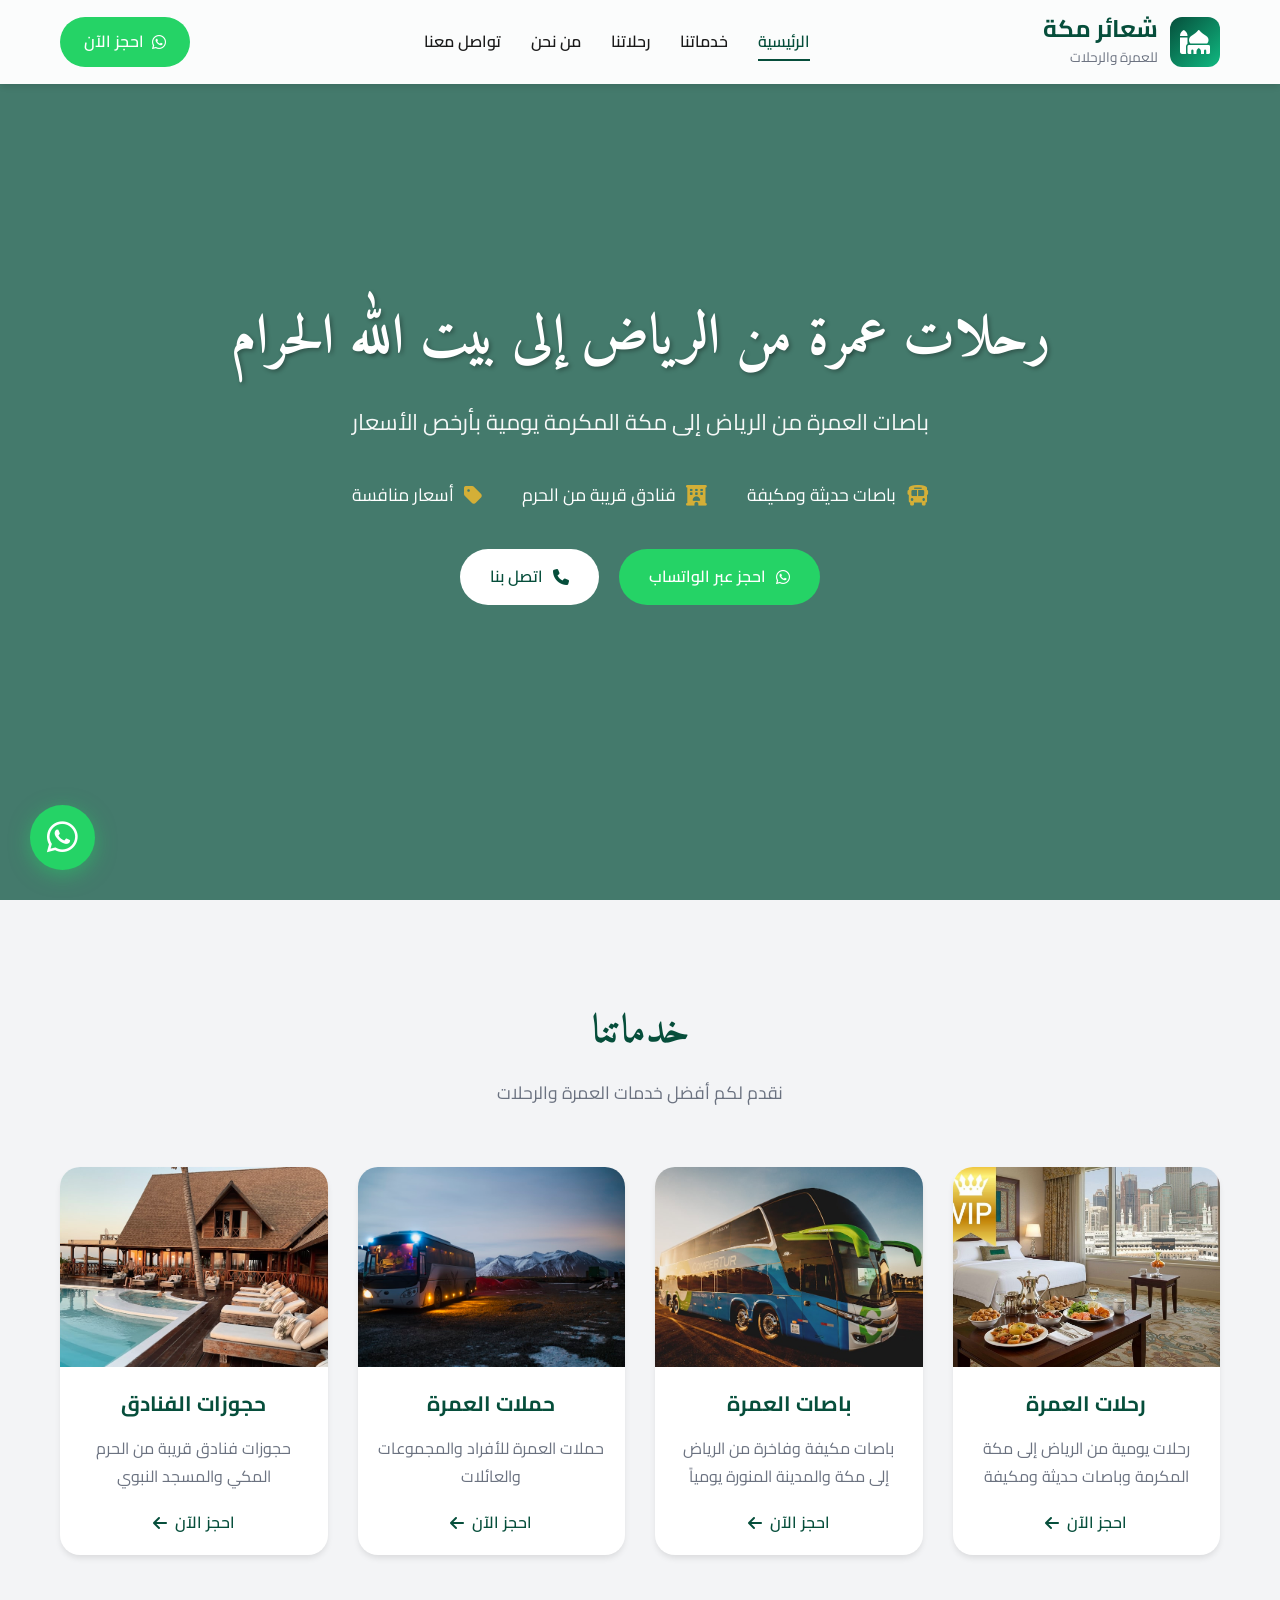
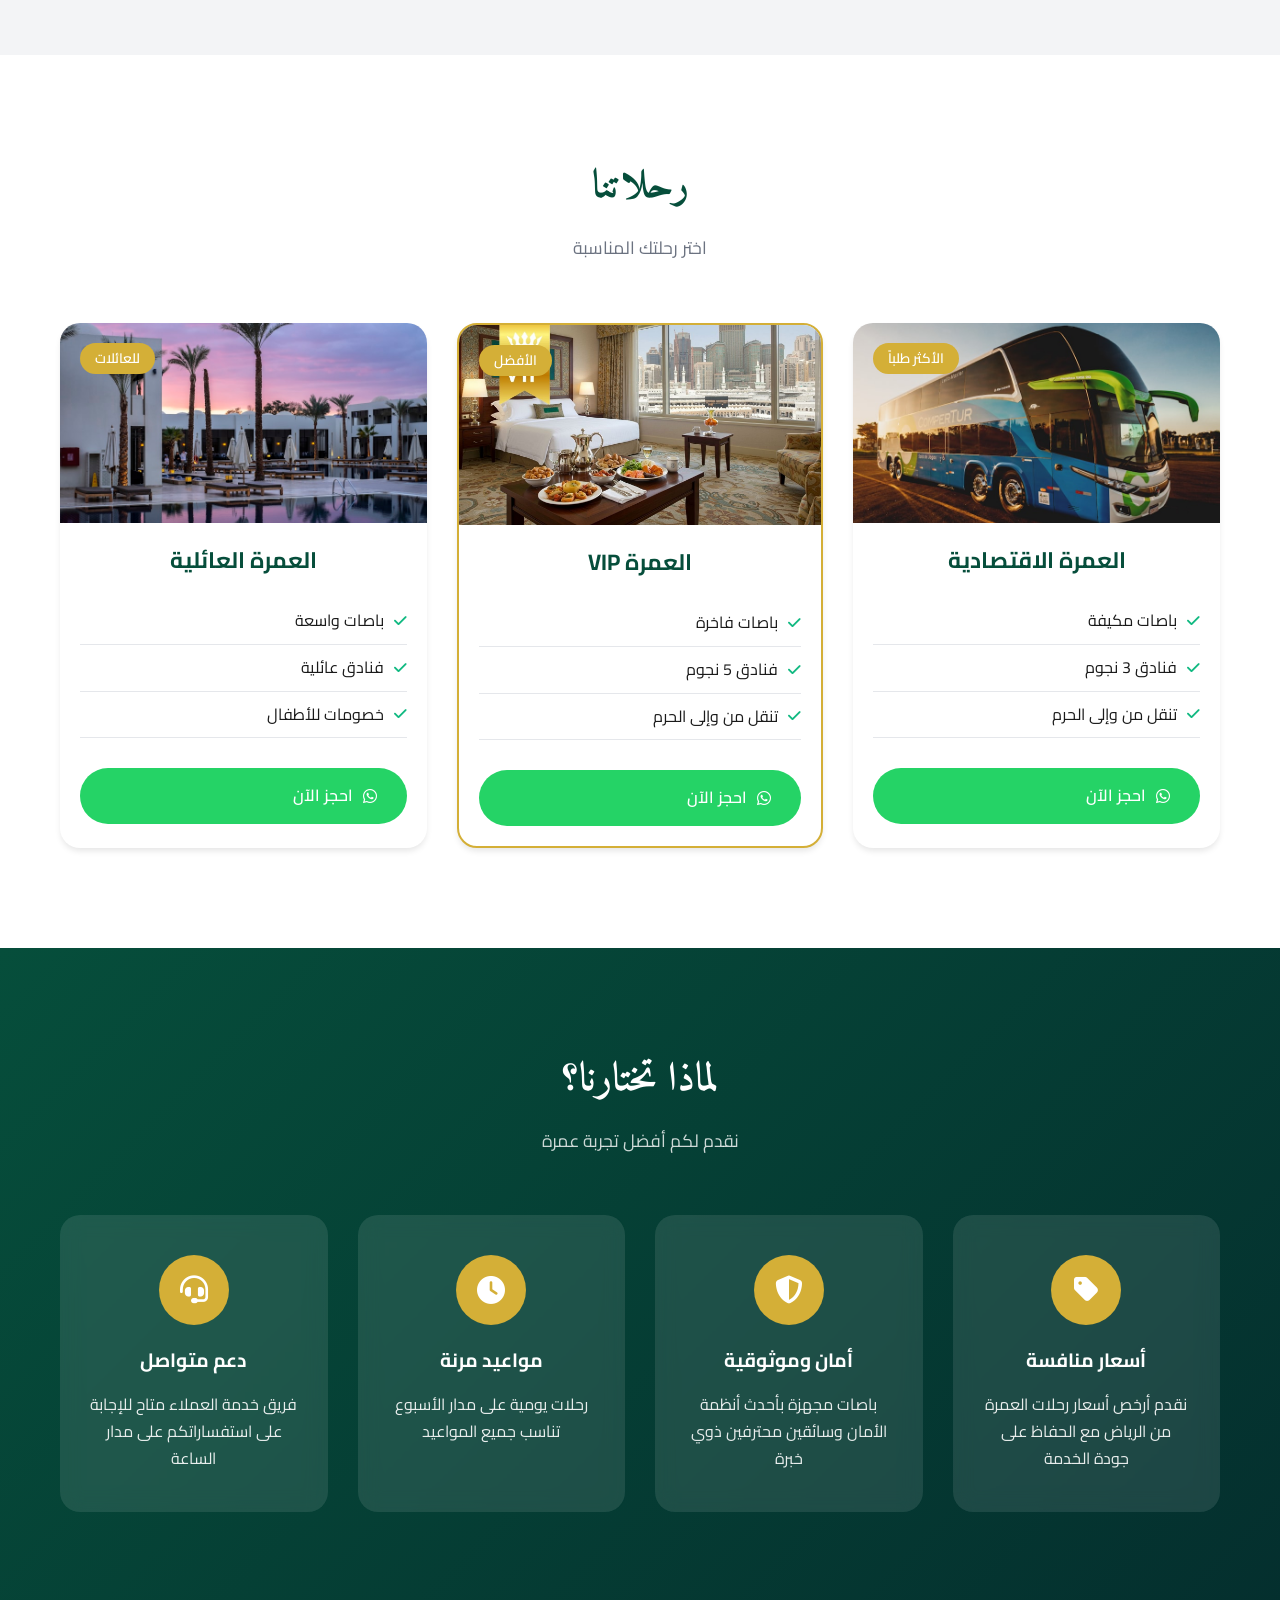
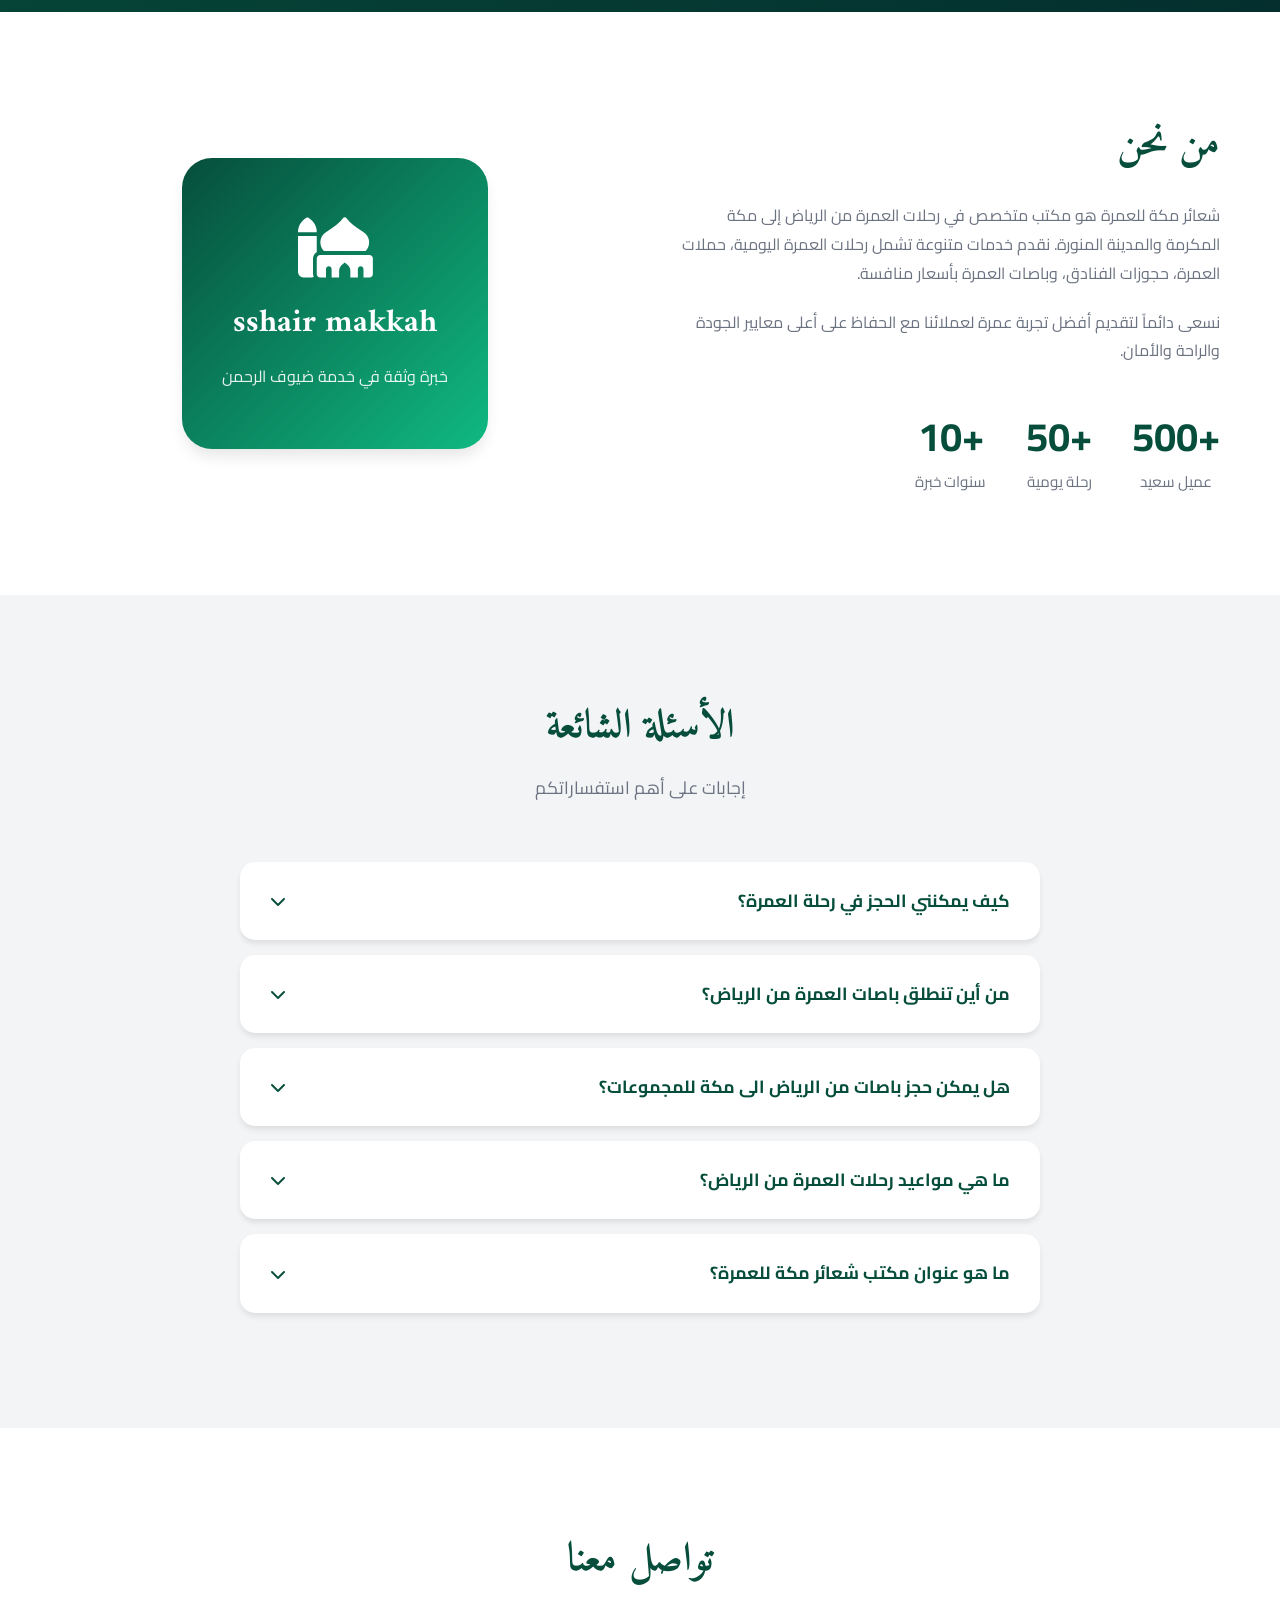
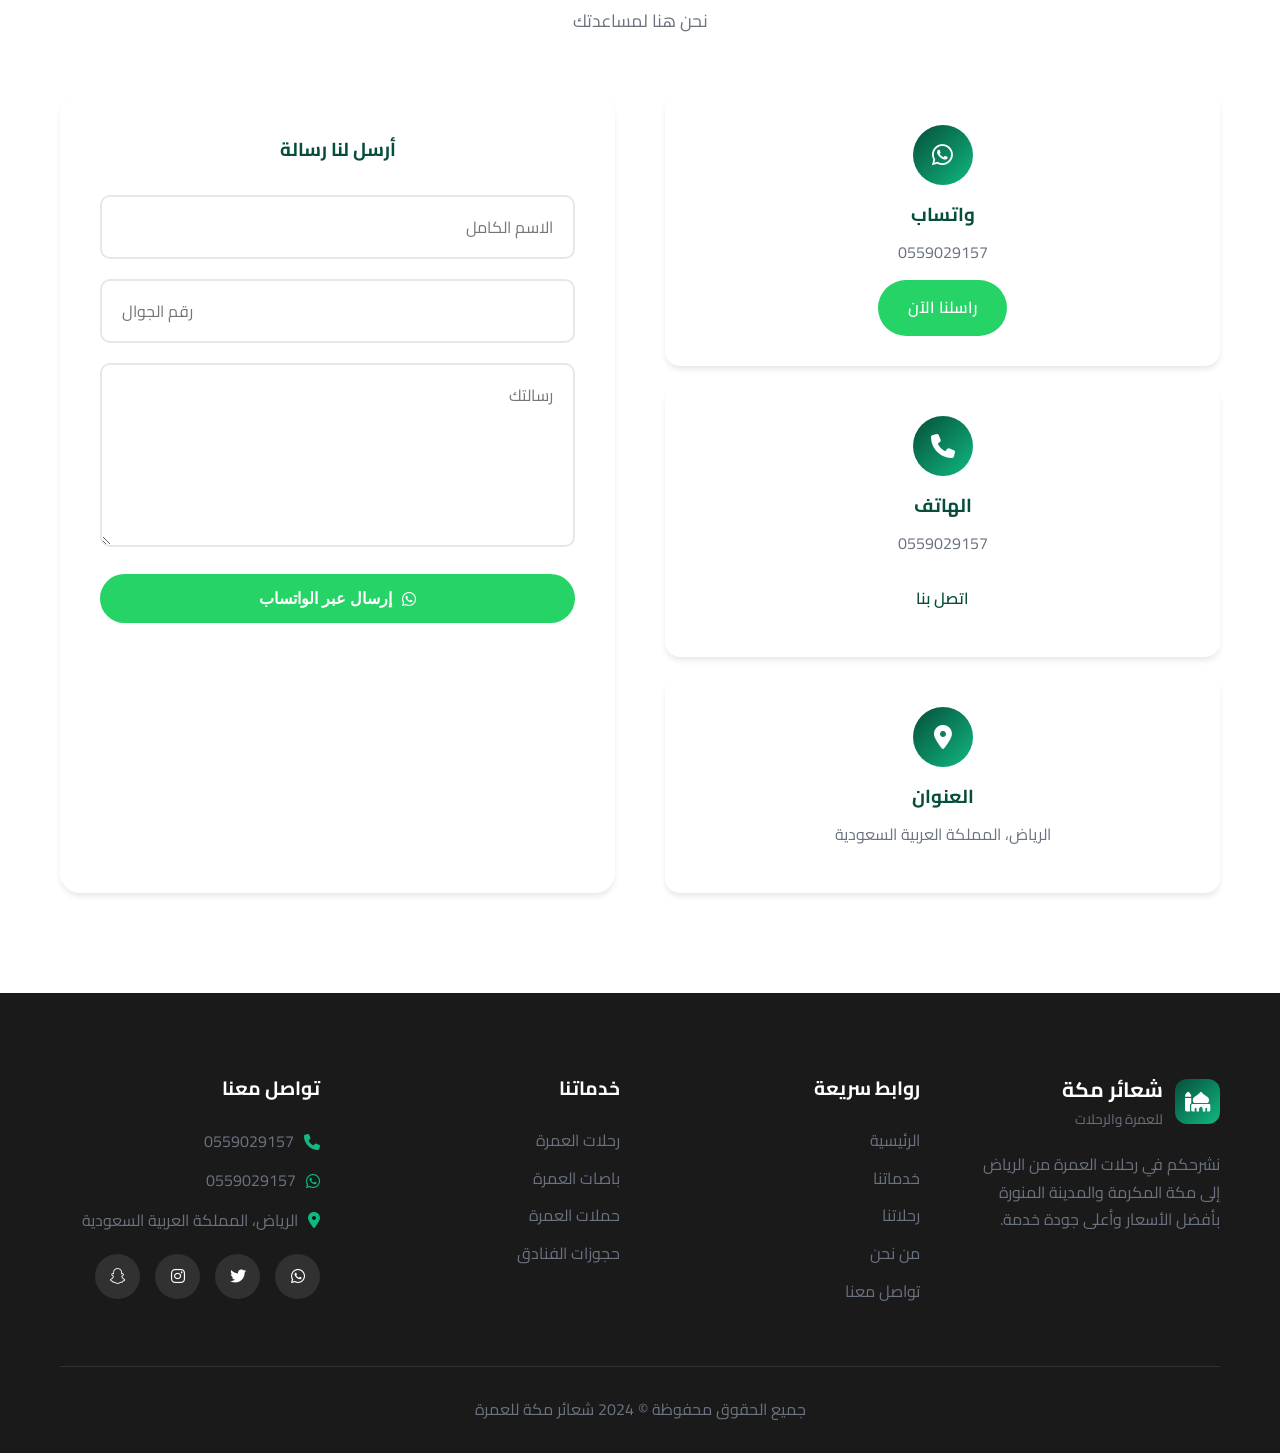
==== index.html @ 349fa2a7 "Add files via upload" ====
<!doctype html>
<html lang="ar" dir="rtl">
  <head>
    <meta charset="UTF-8" />
    <link rel="icon" type="image/x-icon" href="favicon.ico" />
    <meta name="viewport" content="width=device-width, initial-scale=1.0" />
    
    <!-- Primary Meta Tags -->
    <title>رحلات عمرة من الرياض | شعائر مكة للعمرة | حملات عمرة | باصات العمرة</title>
    <meta name="title" content="رحلات عمرة من الرياض | شعائر مكة للعمرة | حملات عمرة | باصات العمرة" />
    <meta name="description" content="رحلات عمرة من الرياض يومية بأرخص الأسعار ✅ باصات العمرة من الرياض إلى مكة حديثة ومكيفة ✅ حملات عمرة من الرياض للأفراد والمجموعات ✅ مكتب عمرة بالرياض ✅ ارخص حملات العمرة بالرياض ✅ احجز الآن" />
    <meta name="keywords" content="رحلات عمرة من الرياض, عمرة من الرياض, حملات عمرة من الرياض, ارخص حملات العمرة بالرياض, مكتب عمرة بالرياض, باصات من الرياض الي مكة, حجز باصات من الرياض الي مكه, باصات العمرة من الرياض, رحلات عمره من الرياض, عمره من الرياض, مكتب عمره بالرياض, باصات العمره من الرياض, حملات عمره من الرياض" />
    <meta name="author" content="شعائر مكة للعمرة" />
    <meta name="robots" content="index, follow, max-image-preview:large, max-snippet:-1, max-video-preview:-1" />
    <meta name="googlebot" content="index, follow, max-image-preview:large, max-snippet:-1, max-video-preview:-1" />
    
    <!-- Open Graph / Facebook -->
    <meta property="og:type" content="website" />
    <meta property="og:title" content="رحلات عمرة من الرياض | شعائر مكة للعمرة | حملات عمرة" />
    <meta property="og:description" content="رحلات عمرة من الرياض يومية بأرخص الأسعار ✅ باصات العمرة من الرياض إلى مكة حديثة ومكيفة ✅ حملات عمرة من الرياض للأفراد والمجموعات ✅ احجز الآن" />
    <meta property="og:locale" content="ar_SA" />
    <meta property="og:site_name" content="شعائر مكة للعمرة" />
    
    <!-- Twitter -->
    <meta property="twitter:card" content="summary_large_image" />
    <meta property="twitter:title" content="رحلات عمرة من الرياض | شعائر مكة للعمرة | باصات العمرة" />
    <meta property="twitter:description" content="رحلات عمرة من الرياض يومية بأرخص الأسعار ✅ باصات العمرة من الرياض إلى مكة ✅ حملات عمرة من الرياض للأفراد والمجموعات" />
    
    <!-- Additional Meta Tags -->
    <meta name="theme-color" content="#064e3b" />
    <meta name="msapplication-TileColor" content="#064e3b" />
    <meta name="application-name" content="شعائر مكة للعمرة" />
    <meta name="apple-mobile-web-app-title" content="شعائر مكة للعمرة" />
    <meta name="apple-mobile-web-app-capable" content="yes" />
    <meta name="apple-mobile-web-app-status-bar-style" content="default" />
    
    <!-- Fonts -->
    <link rel="preconnect" href="https://fonts.googleapis.com">
    <link rel="preconnect" href="https://fonts.gstatic.com" crossorigin>
    <link href="https://fonts.googleapis.com/css2?family=Cairo:wght@300;400;600;700;900&family=Amiri:wght@400;700&display=swap" rel="stylesheet">
    
    <!-- Font Awesome -->
    <link rel="stylesheet" href="https://cdnjs.cloudflare.com/ajax/libs/font-awesome/6.5.1/css/all.min.css">
    
    <!-- Styles -->
    <link rel="stylesheet" href="styles.css">
  </head>
  <body dir="rtl">
    <!-- Header -->
    <header class="header">
      <div class="container">
        <div class="header-content">
          <div class="logo">
            <div class="logo-icon">
              <i class="fas fa-mosque"></i>
            </div>
            <div class="logo-text">
              <h1>شعائر مكة</h1>
              <span>للعمرة والرحلات</span>
            </div>
          </div>
          <nav class="nav">
            <ul>
              <li><a href="#home" class="active">الرئيسية</a></li>
              <li><a href="#services">خدماتنا</a></li>
              <li><a href="#trips">رحلاتنا</a></li>
              <li><a href="#about">من نحن</a></li>
              <li><a href="#contact">تواصل معنا</a></li>
            </ul>
          </nav>
          <div class="header-actions">
            <a href="https://wa.me/966559029157" class="btn-whatsapp" target="_blank">
              <i class="fab fa-whatsapp"></i>
              احجز الآن
            </a>
          </div>
          <button class="menu-toggle" id="menuToggle">
            <span></span>
            <span></span>
            <span></span>
          </button>
        </div>
      </div>
    </header>

    <!-- Hero Section -->
    <section class="hero" id="home">
      <div class="hero-overlay"></div>
      <div class="hero-content">
        <h1 class="hero-title">رحلات عمرة من الرياض إلى بيت الله الحرام</h1>
        <p class="hero-subtitle">باصات العمرة من الرياض إلى مكة المكرمة يومية بأرخص الأسعار</p>
        <div class="hero-features">
          <div class="feature">
            <i class="fas fa-bus"></i>
            <span>باصات حديثة ومكيفة</span>
          </div>
          <div class="feature">
            <i class="fas fa-hotel"></i>
            <span>فنادق قريبة من الحرم</span>
          </div>
          <div class="feature">
            <i class="fas fa-tag"></i>
            <span>أسعار منافسة</span>
          </div>
        </div>
        <div class="hero-buttons">
          <a href="https://wa.me/966559029157?text=السلام عليكم، أريد الحجز في رحلة عمرة" class="btn btn-primary" target="_blank">
            <i class="fab fa-whatsapp"></i>
            احجز عبر الواتساب
          </a>
          <a href="tel:0559029157" class="btn btn-secondary">
            <i class="fas fa-phone"></i>
            اتصل بنا
          </a>
        </div>
      </div>
    </section>

    <!-- Services Section -->
    <section class="services" id="services">
      <div class="container">
        <div class="section-header">
          <h2>خدماتنا</h2>
          <p>نقدم لكم أفضل خدمات العمرة والرحلات</p>
        </div>
        <div class="services-grid">
          <div class="service-card">
            <div class="service-image">
              <img src="images/vip.jpg" alt="رحلات العمرة">
            </div>
            <h3>رحلات العمرة</h3>
            <p>رحلات يومية من الرياض إلى مكة المكرمة وباصات حديثة ومكيفة</p>
            <a href="https://wa.me/966559029157?text=السلام عليكم، أريد الاستفسار عن رحلات العمرة" class="btn-link" target="_blank">
              احجز الآن <i class="fas fa-arrow-left"></i>
            </a>
          </div>
          <div class="service-card">
            <div class="service-image">
              <img src="images/bus1.jpg" alt="باصات العمرة">
            </div>
            <h3>باصات العمرة</h3>
            <p>باصات مكيفة وفاخرة من الرياض إلى مكة والمدينة المنورة يومياً</p>
            <a href="https://wa.me/966559029157?text=السلام عليكم، أريد حجز باص للعمرة" class="btn-link" target="_blank">
              احجز الآن <i class="fas fa-arrow-left"></i>
            </a>
          </div>
          <div class="service-card">
            <div class="service-image">
              <img src="images/bus2.jpg" alt="حملات العمرة">
            </div>
            <h3>حملات العمرة</h3>
            <p>حملات العمرة للأفراد والمجموعات والعائلات</p>
            <a href="https://wa.me/966559029157?text=السلام عليكم، أريد الاستفسار عن حملات العمرة" class="btn-link" target="_blank">
              احجز الآن <i class="fas fa-arrow-left"></i>
            </a>
          </div>
          <div class="service-card">
            <div class="service-image">
              <img src="images/hotel1.jpg" alt="حجوزات الفنادق">
            </div>
            <h3>حجوزات الفنادق</h3>
            <p>حجوزات فنادق قريبة من الحرم المكي والمسجد النبوي</p>
            <a href="https://wa.me/966559029157?text=السلام عليكم، أريد حجز فندق للعمرة" class="btn-link" target="_blank">
              احجز الآن <i class="fas fa-arrow-left"></i>
            </a>
          </div>
        </div>
      </div>
    </section>

    <!-- Trips Section -->
    <section class="trips" id="trips">
      <div class="container">
        <div class="section-header">
          <h2>رحلاتنا</h2>
          <p>اختر رحلتك المناسبة</p>
        </div>
        <div class="trips-grid">
          <div class="trip-card">
            <div class="trip-image">
              <img src="images/bus1.jpg" alt="العمرة الاقتصادية">
            </div>
            <div class="trip-badge">الأكثر طلباً</div>
            <h3>العمرة الاقتصادية</h3>
            <ul class="trip-features">
              <li><i class="fas fa-check"></i> باصات مكيفة</li>
              <li><i class="fas fa-check"></i> فنادق 3 نجوم</li>
              <li><i class="fas fa-check"></i> تنقل من وإلى الحرم</li>
            </ul>
            <a href="https://wa.me/966559029157?text=السلام عليكم، أريد حجز رحلة العمرة الاقتصادية" class="btn btn-primary" target="_blank">
              <i class="fab fa-whatsapp"></i>
              احجز الآن
            </a>
          </div>
          <div class="trip-card featured">
            <div class="trip-image">
              <img src="images/vip.jpg" alt="العمرة VIP">
            </div>
            <div class="trip-badge">الأفضل</div>
            <h3>العمرة VIP</h3>
            <ul class="trip-features">
              <li><i class="fas fa-check"></i> باصات فاخرة</li>
              <li><i class="fas fa-check"></i> فنادق 5 نجوم</li>
              <li><i class="fas fa-check"></i> تنقل من وإلى الحرم</li>
            </ul>
            <a href="https://wa.me/966559029157?text=السلام عليهم، أريد حجز رحلة العمرة VIP" class="btn btn-primary" target="_blank">
              <i class="fab fa-whatsapp"></i>
              احجز الآن
            </a>
          </div>
          <div class="trip-card">
            <div class="trip-image">
              <img src="images/hotel2.jpg" alt="العمرة العائلية">
            </div>
            <div class="trip-badge">للعائلات</div>
            <h3>العمرة العائلية</h3>
            <ul class="trip-features">
              <li><i class="fas fa-check"></i> باصات واسعة</li>
              <li><i class="fas fa-check"></i> فنادق عائلية</li>
              <li><i class="fas fa-check"></i> خصومات للأطفال</li>
            </ul>
            <a href="https://wa.me/966559029157?text=السلام عليهم، أريد حجز رحلة العمرة العائلية" class="btn btn-primary" target="_blank">
              <i class="fab fa-whatsapp"></i>
              احجز الآن
            </a>
          </div>
        </div>
      </div>
    </section>

    <!-- Why Us Section -->
    <section class="why-us">
      <div class="container">
        <div class="section-header">
          <h2>لماذا تختارنا؟</h2>
          <p>نقدم لكم أفضل تجربة عمرة</p>
        </div>
        <div class="why-us-grid">
          <div class="why-us-card">
            <div class="why-us-icon">
              <i class="fas fa-tag"></i>
            </div>
            <h3>أسعار منافسة</h3>
            <p>نقدم أرخص أسعار رحلات العمرة من الرياض مع الحفاظ على جودة الخدمة</p>
          </div>
          <div class="why-us-card">
            <div class="why-us-icon">
              <i class="fas fa-shield-alt"></i>
            </div>
            <h3>أمان وموثوقية</h3>
            <p>باصات مجهزة بأحدث أنظمة الأمان وسائقين محترفين ذوي خبرة</p>
          </div>
          <div class="why-us-card">
            <div class="why-us-icon">
              <i class="fas fa-clock"></i>
            </div>
            <h3>مواعيد مرنة</h3>
            <p>رحلات يومية على مدار الأسبوع تناسب جميع المواعيد</p>
          </div>
          <div class="why-us-card">
            <div class="why-us-icon">
              <i class="fas fa-headset"></i>
            </div>
            <h3>دعم متواصل</h3>
            <p>فريق خدمة العملاء متاح للإجابة على استفساراتكم على مدار الساعة</p>
          </div>
        </div>
      </div>
    </section>

    <!-- About Section -->
    <section class="about" id="about">
      <div class="container">
        <div class="about-content">
          <div class="about-text">
            <h2>من نحن</h2>
            <p>شعائر مكة للعمرة هو مكتب متخصص في رحلات العمرة من الرياض إلى مكة المكرمة والمدينة المنورة. نقدم خدمات متنوعة تشمل رحلات العمرة اليومية، حملات العمرة، حجوزات الفنادق، وباصات العمرة بأسعار منافسة.</p>
            <p>نسعى دائماً لتقديم أفضل تجربة عمرة لعملائنا مع الحفاظ على أعلى معايير الجودة والراحة والأمان.</p>
            <div class="about-stats">
              <div class="stat">
                <span class="stat-number">+500</span>
                <span class="stat-label">عميل سعيد</span>
              </div>
              <div class="stat">
                <span class="stat-number">+50</span>
                <span class="stat-label">رحلة يومية</span>
              </div>
              <div class="stat">
                <span class="stat-number">+10</span>
                <span class="stat-label">سنوات خبرة</span>
              </div>
            </div>
          </div>
          <div class="about-image">
            <div class="about-card">
              <i class="fas fa-mosque"></i>
              <h3>sshair makkah</h3>
              <p>خبرة وثقة في خدمة ضيوف الرحمن</p>
            </div>
          </div>
        </div>
      </div>
    </section>

    <!-- FAQ Section -->
    <section class="faq">
      <div class="container">
        <div class="section-header">
          <h2>الأسئلة الشائعة</h2>
          <p>إجابات على أهم استفساراتكم</p>
        </div>
        <div class="faq-list">
          <div class="faq-item">
            <div class="faq-question">
              <h3>كيف يمكنني الحجز في رحلة العمرة؟</h3>
              <i class="fas fa-chevron-down"></i>
            </div>
            <div class="faq-answer">
              <p>يمكنك الحجز عبر التواصل معنا على الواتساب 0559029157 وسنقوم بمساعدتك في اختيار الرحلة المناسبة.</p>
            </div>
          </div>
          <div class="faq-item">
            <div class="faq-question">
              <h3>من أين تنطلق باصات العمرة من الرياض؟</h3>
              <i class="fas fa-chevron-down"></i>
            </div>
            <div class="faq-answer">
              <p>تنطلق باصات العمرة من الرياض من مكتبنا يومياً. يمكن التواصل على 0559029157 لمعرفة نقطة الانطلاق المحددة والمواعيد.</p>
            </div>
          </div>
          <div class="faq-item">
            <div class="faq-question">
              <h3>هل يمكن حجز باصات من الرياض الى مكة للمجموعات؟</h3>
              <i class="fas fa-chevron-down"></i>
            </div>
            <div class="faq-answer">
              <p>نعم، شعائر مكة يوفر حجز باصات كاملة من الرياض إلى مكة للمجموعات والعائلات والأفراد مع خصومات خاصة للحجوزات الكبيرة.</p>
            </div>
          </div>
          <div class="faq-item">
            <div class="faq-question">
              <h3>ما هي مواعيد رحلات العمرة من الرياض؟</h3>
              <i class="fas fa-chevron-down"></i>
            </div>
            <div class="faq-answer">
              <p>رحلات العمرة من الرياض مع شعائر مكة متاحة يومياً على مدار الأسبوع. يمكن التواصل على 0559029157 لمعرفة المواعيد المتاحة والحجز.</p>
            </div>
          </div>
          <div class="faq-item">
            <div class="faq-question">
              <h3>ما هو عنوان مكتب شعائر مكة للعمرة؟</h3>
              <i class="fas fa-chevron-down"></i>
            </div>
            <div class="faq-answer">
              <p>مكتب شعائر مكة في الرياض. يمكن التواصل على واتساب 0559029157 لمعرفة العنوان التفصيلي والحجز.</p>
            </div>
          </div>
        </div>
      </div>
    </section>

    <!-- Contact Section -->
    <section class="contact" id="contact">
      <div class="container">
        <div class="section-header">
          <h2>تواصل معنا</h2>
          <p>نحن هنا لمساعدتك</p>
        </div>
        <div class="contact-grid">
          <div class="contact-info">
            <div class="contact-card">
              <div class="contact-icon">
                <i class="fab fa-whatsapp"></i>
              </div>
              <h3>واتساب</h3>
              <p>0559029157</p>
              <a href="https://wa.me/966559029157" class="btn btn-primary" target="_blank">
                راسلنا الآن
              </a>
            </div>
            <div class="contact-card">
              <div class="contact-icon">
                <i class="fas fa-phone"></i>
              </div>
              <h3>الهاتف</h3>
              <p>0559029157</p>
              <a href="tel:0559029157" class="btn btn-secondary">
                اتصل بنا
              </a>
            </div>
            <div class="contact-card">
              <div class="contact-icon">
                <i class="fas fa-map-marker-alt"></i>
              </div>
              <h3>العنوان</h3>
              <p>الرياض، المملكة العربية السعودية</p>
            </div>
          </div>
          <div class="contact-form">
            <h3>أرسل لنا رسالة</h3>
            <form id="contactForm">
              <div class="form-group">
                <input type="text" id="name" name="name" placeholder="الاسم الكامل" required>
              </div>
              <div class="form-group">
                <input type="tel" id="phone" name="phone" placeholder="رقم الجوال" required>
              </div>
              <div class="form-group">
                <textarea id="message" name="message" placeholder="رسالتك" rows="5" required></textarea>
              </div>
              <button type="submit" class="btn btn-primary btn-block">
                <i class="fab fa-whatsapp"></i>
                إرسال عبر الواتساب
              </button>
            </form>
          </div>
        </div>
      </div>
    </section>

    <!-- Footer -->
    <footer class="footer">
      <div class="container">
        <div class="footer-content">
          <div class="footer-section">
            <div class="footer-logo">
              <div class="logo-icon">
                <i class="fas fa-mosque"></i>
              </div>
              <div class="logo-text">
                <h3>شعائر مكة</h3>
                <span>للعمرة والرحلات</span>
              </div>
            </div>
            <p>نشرحكم في رحلات العمرة من الرياض إلى مكة المكرمة والمدينة المنورة بأفضل الأسعار وأعلى جودة خدمة.</p>
          </div>
          <div class="footer-section">
            <h4>روابط سريعة</h4>
            <ul>
              <li><a href="#home">الرئيسية</a></li>
              <li><a href="#services">خدماتنا</a></li>
              <li><a href="#trips">رحلاتنا</a></li>
              <li><a href="#about">من نحن</a></li>
              <li><a href="#contact">تواصل معنا</a></li>
            </ul>
          </div>
          <div class="footer-section">
            <h4>خدماتنا</h4>
            <ul>
              <li><a href="#services">رحلات العمرة</a></li>
              <li><a href="#services">باصات العمرة</a></li>
              <li><a href="#services">حملات العمرة</a></li>
              <li><a href="#services">حجوزات الفنادق</a></li>
            </ul>
          </div>
          <div class="footer-section">
            <h4>تواصل معنا</h4>
            <div class="footer-contact">
              <p><i class="fas fa-phone"></i> 0559029157</p>
              <p><i class="fab fa-whatsapp"></i> 0559029157</p>
              <p><i class="fas fa-map-marker-alt"></i> الرياض، المملكة العربية السعودية</p>
            </div>
            <div class="social-links">
              <a href="https://wa.me/966559029157" target="_blank"><i class="fab fa-whatsapp"></i></a>
              <a href="#" target="_blank"><i class="fab fa-twitter"></i></a>
              <a href="#" target="_blank"><i class="fab fa-instagram"></i></a>
              <a href="#" target="_blank"><i class="fab fa-snapchat"></i></a>
            </div>
          </div>
        </div>
        <div class="footer-bottom">
          <p>جميع الحقوق محفوظة &copy; 2024 شعائر مكة للعمرة</p>
        </div>
      </div>
    </footer>

    <!-- WhatsApp Floating Button -->
    <a href="https://wa.me/966559029157?text=السلام عليكم، أريد الاستفسار عن رحلات العمرة" class="whatsapp-float" target="_blank" id="whatsappFloat">
      <i class="fab fa-whatsapp"></i>
    </a>

    <!-- Scroll to Top Button -->
    <button class="scroll-top" id="scrollTop">
      <i class="fas fa-chevron-up"></i>
    </button>

    <!-- Scripts -->
    <script src="script.js"></script>
  </body>
</html>
---- styles.css ----
/* CSS Variables */
:root {
  --primary-color: #064e3b;
  --primary-dark: #042f2e;
  --primary-light: #10b981;
  --secondary-color: #d4af37;
  --white: #ffffff;
  --black: #1a1a1a;
  --gray: #6b7280;
  --light-gray: #f3f4f6;
  --border-color: #e5e7eb;
  --shadow: 0 4px 6px -1px rgba(0, 0, 0, 0.1);
  --shadow-lg: 0 10px 15px -3px rgba(0, 0, 0, 0.1);
  --transition: all 0.3s ease;
}

/* Reset & Base Styles */
* {
  margin: 0;
  padding: 0;
  box-sizing: border-box;
}

html {
  scroll-behavior: smooth;
}

body {
  font-family: 'Cairo', sans-serif;
  background-color: var(--white);
  color: var(--black);
  line-height: 1.6;
  overflow-x: hidden;
}

a {
  text-decoration: none;
  color: inherit;
  transition: var(--transition);
}

ul {
  list-style: none;
}

img {
  max-width: 100%;
  height: auto;
}

.container {
  max-width: 1200px;
  margin: 0 auto;
  padding: 0 20px;
}

/* Header Styles */
.header {
  position: fixed;
  top: 0;
  right: 0;
  left: 0;
  background: rgba(255, 255, 255, 0.98);
  backdrop-filter: blur(10px);
  box-shadow: var(--shadow);
  z-index: 1000;
  padding: 15px 0;
}

.header-content {
  display: flex;
  align-items: center;
  justify-content: space-between;
}

.logo {
  display: flex;
  align-items: center;
  gap: 12px;
}

.logo-icon {
  width: 50px;
  height: 50px;
  background: linear-gradient(135deg, var(--primary-color), var(--primary-light));
  border-radius: 12px;
  display: flex;
  align-items: center;
  justify-content: center;
  color: var(--white);
  font-size: 24px;
}

.logo-text h1 {
  font-size: 1.5rem;
  font-weight: 700;
  color: var(--primary-color);
  line-height: 1.2;
}

.logo-text span {
  font-size: 0.85rem;
  color: var(--gray);
}

.nav ul {
  display: flex;
  gap: 30px;
}

.nav a {
  font-weight: 600;
  color: var(--black);
  position: relative;
  padding: 5px 0;
}

.nav a::after {
  content: '';
  position: absolute;
  bottom: 0;
  right: 0;
  width: 0;
  height: 2px;
  background: var(--primary-color);
  transition: var(--transition);
}

.nav a:hover::after,
.nav a.active::after {
  width: 100%;
}

.nav a:hover,
.nav a.active {
  color: var(--primary-color);
}

.header-actions .btn-whatsapp {
  display: inline-flex;
  align-items: center;
  gap: 8px;
  background: #25D366;
  color: var(--white);
  padding: 12px 24px;
  border-radius: 50px;
  font-weight: 600;
  transition: var(--transition);
}

.header-actions .btn-whatsapp:hover {
  background: #128C7E;
  transform: translateY(-2px);
}

.menu-toggle {
  display: none;
  flex-direction: column;
  gap: 5px;
  background: none;
  border: none;
  cursor: pointer;
  padding: 5px;
}

.menu-toggle span {
  width: 25px;
  height: 3px;
  background: var(--black);
  border-radius: 2px;
  transition: var(--transition);
}

/* Hero Section */
.hero {
  position: relative;
  min-height: 100vh;
  display: flex;
  align-items: center;
  justify-content: center;
  background: url('https://images.unsplash.com/photo-1565552645632-d725f8bfc19a?w=1920&q=80') center/cover no-repeat;
  overflow: hidden;
}

.hero::before {
  content: '';
  position: absolute;
  top: 0;
  left: 0;
  right: 0;
  bottom: 0;
  background: rgba(6, 78, 59, 0.75);
}

.hero-content {
  position: relative;
  text-align: center;
  color: var(--white);
  padding: 20px;
  max-width: 900px;
}

.hero-title {
  font-family: 'Amiri', serif;
  font-size: 3.5rem;
  font-weight: 700;
  margin-bottom: 20px;
  text-shadow: 2px 2px 4px rgba(0, 0, 0, 0.3);
}

.hero-subtitle {
  font-size: 1.4rem;
  margin-bottom: 40px;
  opacity: 0.95;
}

.hero-features {
  display: flex;
  justify-content: center;
  gap: 40px;
  margin-bottom: 40px;
  flex-wrap: wrap;
}

.feature {
  display: flex;
  align-items: center;
  gap: 10px;
  font-size: 1.1rem;
}

.feature i {
  font-size: 1.3rem;
  color: var(--secondary-color);
}

.hero-buttons {
  display: flex;
  justify-content: center;
  gap: 20px;
  flex-wrap: wrap;
}

/* Buttons */
.btn {
  display: inline-flex;
  align-items: center;
  gap: 10px;
  padding: 15px 30px;
  border-radius: 50px;
  font-weight: 600;
  font-size: 1rem;
  cursor: pointer;
  border: none;
  transition: var(--transition);
}

.btn-primary {
  background: #25D366;
  color: var(--white);
}

.btn-primary:hover {
  background: #128C7E;
  transform: translateY(-3px);
  box-shadow: 0 10px 20px rgba(37, 211, 102, 0.3);
}

.btn-secondary {
  background: var(--white);
  color: var(--primary-color);
}

.btn-secondary:hover {
  background: var(--light-gray);
  transform: translateY(-3px);
}

.btn-block {
  width: 100%;
  justify-content: center;
}

.btn-link {
  display: inline-flex;
  align-items: center;
  gap: 8px;
  color: var(--primary-color);
  font-weight: 600;
}

.btn-link:hover {
  color: var(--primary-light);
}

/* Section Styles */
section {
  padding: 100px 0;
}

.section-header {
  text-align: center;
  margin-bottom: 60px;
}

.section-header h2 {
  font-family: 'Amiri', serif;
  font-size: 2.5rem;
  color: var(--primary-color);
  margin-bottom: 15px;
}

.section-header p {
  color: var(--gray);
  font-size: 1.1rem;
}

/* Services Section */
.services {
  background: var(--light-gray);
}

.services-grid {
  display: grid;
  grid-template-columns: repeat(auto-fit, minmax(250px, 1fr));
  gap: 30px;
}

.service-card {
  background: var(--white);
  border-radius: 20px;
  text-align: center;
  box-shadow: var(--shadow);
  transition: var(--transition);
  overflow: hidden;
}

.service-card:hover {
  transform: translateY(-10px);
  box-shadow: var(--shadow-lg);
}

.service-image {
  width: 100%;
  height: 200px;
  overflow: hidden;
}

.service-image img {
  width: 100%;
  height: 100%;
  object-fit: cover;
  transition: transform 0.3s ease;
}

.service-card:hover .service-image img {
  transform: scale(1.1);
}

.service-card h3 {
  font-size: 1.3rem;
  color: var(--primary-color);
  margin-bottom: 15px;
  padding: 20px 20px 0;
}

.service-card p {
  color: var(--gray);
  margin-bottom: 20px;
  line-height: 1.7;
  padding: 0 20px;
}

.service-card .btn-link {
  margin-bottom: 20px;
}

/* Trips Section */
.trips-grid {
  display: grid;
  grid-template-columns: repeat(auto-fit, minmax(300px, 1fr));
  gap: 30px;
}

.trip-card {
  background: var(--white);
  border-radius: 20px;
  padding: 0;
  text-align: center;
  box-shadow: var(--shadow);
  transition: var(--transition);
  position: relative;
  overflow: hidden;
}

.trip-image {
  width: 100%;
  height: 200px;
  overflow: hidden;
}

.trip-image img {
  width: 100%;
  height: 100%;
  object-fit: cover;
  transition: transform 0.3s ease;
}

.trip-card:hover .trip-image img {
  transform: scale(1.1);
}

.trip-card.featured {
  border: 2px solid var(--secondary-color);
  transform: scale(1.05);
}

.trip-card:hover {
  transform: translateY(-10px);
  box-shadow: var(--shadow-lg);
}

.trip-card.featured:hover {
  transform: scale(1.05) translateY(-10px);
}

.trip-badge {
  position: absolute;
  top: 20px;
  left: 20px;
  background: var(--secondary-color);
  color: var(--white);
  padding: 5px 15px;
  border-radius: 20px;
  font-size: 0.85rem;
  font-weight: 600;
}

.trip-icon {
  width: 80px;
  height: 80px;
  background: linear-gradient(135deg, var(--primary-color), var(--primary-light));
  border-radius: 50%;
  display: flex;
  align-items: center;
  justify-content: center;
  margin: 0 auto 25px;
  color: var(--white);
  font-size: 32px;
}

.trip-card h3 {
  font-size: 1.4rem;
  color: var(--primary-color);
  margin-bottom: 20px;
  padding: 20px 20px 0;
}

.trip-features {
  text-align: right;
  margin-bottom: 30px;
  padding: 0 20px;
}

.trip-features li {
  padding: 10px 0;
  border-bottom: 1px solid var(--border-color);
  display: flex;
  align-items: center;
  gap: 10px;
}

.trip-features li i {
  color: var(--primary-light);
  font-size: 0.9rem;
}

.trip-card .btn {
  margin: 0 20px 20px;
  width: calc(100% - 40px);
}

/* Why Us Section */
.why-us {
  background: linear-gradient(135deg, var(--primary-color) 0%, var(--primary-dark) 100%);
  color: var(--white);
}

.why-us .section-header h2 {
  color: var(--white);
}

.why-us .section-header p {
  color: rgba(255, 255, 255, 0.8);
}

.why-us-grid {
  display: grid;
  grid-template-columns: repeat(auto-fit, minmax(250px, 1fr));
  gap: 30px;
}

.why-us-card {
  background: rgba(255, 255, 255, 0.1);
  padding: 40px 30px;
  border-radius: 20px;
  text-align: center;
  backdrop-filter: blur(10px);
  transition: var(--transition);
}

.why-us-card:hover {
  background: rgba(255, 255, 255, 0.15);
  transform: translateY(-5px);
}

.why-us-icon {
  width: 70px;
  height: 70px;
  background: var(--secondary-color);
  border-radius: 50%;
  display: flex;
  align-items: center;
  justify-content: center;
  margin: 0 auto 20px;
  font-size: 28px;
}

.why-us-card h3 {
  font-size: 1.2rem;
  margin-bottom: 15px;
}

.why-us-card p {
  opacity: 0.9;
  line-height: 1.7;
}

/* About Section */
.about-content {
  display: grid;
  grid-template-columns: 1fr 1fr;
  gap: 60px;
  align-items: center;
}

.about-text h2 {
  font-family: 'Amiri', serif;
  font-size: 2.5rem;
  color: var(--primary-color);
  margin-bottom: 25px;
}

.about-text p {
  color: var(--gray);
  margin-bottom: 20px;
  line-height: 1.8;
}

.about-stats {
  display: flex;
  gap: 40px;
  margin-top: 40px;
}

.stat {
  text-align: center;
}

.stat-number {
  display: block;
  font-size: 2.5rem;
  font-weight: 700;
  color: var(--primary-color);
}

.stat-label {
  color: var(--gray);
  font-size: 0.95rem;
}

.about-image {
  display: flex;
  justify-content: center;
}

.about-card {
  background: linear-gradient(135deg, var(--primary-color), var(--primary-light));
  padding: 60px 40px;
  border-radius: 30px;
  text-align: center;
  color: var(--white);
  box-shadow: var(--shadow-lg);
}

.about-card i {
  font-size: 60px;
  margin-bottom: 20px;
}

.about-card h3 {
  font-family: 'Amiri', serif;
  font-size: 2rem;
  margin-bottom: 15px;
}

.about-card p {
  opacity: 0.9;
}

/* FAQ Section */
.faq {
  background: var(--light-gray);
}

.faq-list {
  max-width: 800px;
  margin: 0 auto;
}

.faq-item {
  background: var(--white);
  border-radius: 15px;
  margin-bottom: 15px;
  overflow: hidden;
  box-shadow: var(--shadow);
}

.faq-question {
  padding: 25px 30px;
  display: flex;
  align-items: center;
  justify-content: space-between;
  cursor: pointer;
  transition: var(--transition);
}

.faq-question:hover {
  background: var(--light-gray);
}

.faq-question h3 {
  font-size: 1.1rem;
  color: var(--primary-color);
}

.faq-question i {
  color: var(--primary-color);
  transition: var(--transition);
}

.faq-item.active .faq-question i {
  transform: rotate(180deg);
}

.faq-answer {
  padding: 0 30px;
  max-height: 0;
  overflow: hidden;
  transition: var(--transition);
}

.faq-item.active .faq-answer {
  padding: 0 30px 25px;
  max-height: 200px;
}

.faq-answer p {
  color: var(--gray);
  line-height: 1.7;
}

/* Contact Section */
.contact-grid {
  display: grid;
  grid-template-columns: 1fr 1fr;
  gap: 50px;
}

.contact-info {
  display: flex;
  flex-direction: column;
  gap: 20px;
}

.contact-card {
  background: var(--white);
  padding: 30px;
  border-radius: 15px;
  box-shadow: var(--shadow);
  text-align: center;
}

.contact-icon {
  width: 60px;
  height: 60px;
  background: linear-gradient(135deg, var(--primary-color), var(--primary-light));
  border-radius: 50%;
  display: flex;
  align-items: center;
  justify-content: center;
  margin: 0 auto 15px;
  color: var(--white);
  font-size: 24px;
}

.contact-card h3 {
  color: var(--primary-color);
  margin-bottom: 10px;
}

.contact-card p {
  color: var(--gray);
  margin-bottom: 15px;
}

.contact-form {
  background: var(--white);
  padding: 40px;
  border-radius: 20px;
  box-shadow: var(--shadow);
}

.contact-form h3 {
  color: var(--primary-color);
  margin-bottom: 30px;
  text-align: center;
}

.form-group {
  margin-bottom: 20px;
}

.form-group input,
.form-group textarea {
  width: 100%;
  padding: 15px 20px;
  border: 2px solid var(--border-color);
  border-radius: 10px;
  font-family: 'Cairo', sans-serif;
  font-size: 1rem;
  transition: var(--transition);
}

.form-group input:focus,
.form-group textarea:focus {
  outline: none;
  border-color: var(--primary-color);
}

.form-group textarea {
  resize: vertical;
  min-height: 120px;
}

/* Footer */
.footer {
  background: var(--black);
  color: var(--white);
  padding: 80px 0 30px;
}

.footer-content {
  display: grid;
  grid-template-columns: repeat(auto-fit, minmax(250px, 1fr));
  gap: 40px;
  margin-bottom: 50px;
}

.footer-logo {
  display: flex;
  align-items: center;
  gap: 12px;
  margin-bottom: 20px;
}

.footer-logo .logo-icon {
  width: 45px;
  height: 45px;
  font-size: 20px;
}

.footer-logo h3 {
  font-size: 1.3rem;
  color: var(--white);
}

.footer-logo span {
  font-size: 0.85rem;
  color: var(--gray);
}

.footer-section p {
  color: var(--gray);
  line-height: 1.7;
}

.footer-section h4 {
  font-size: 1.2rem;
  margin-bottom: 25px;
  color: var(--white);
}

.footer-section ul li {
  margin-bottom: 12px;
}

.footer-section ul a {
  color: var(--gray);
  transition: var(--transition);
}

.footer-section ul a:hover {
  color: var(--primary-light);
  padding-right: 5px;
}

.footer-contact p {
  display: flex;
  align-items: center;
  gap: 10px;
  margin-bottom: 12px;
}

.footer-contact i {
  color: var(--primary-light);
}

.social-links {
  display: flex;
  gap: 15px;
  margin-top: 20px;
}

.social-links a {
  width: 45px;
  height: 45px;
  background: rgba(255, 255, 255, 0.1);
  border-radius: 50%;
  display: flex;
  align-items: center;
  justify-content: center;
  color: var(--white);
  transition: var(--transition);
}

.social-links a:hover {
  background: var(--primary-light);
  transform: translateY(-3px);
}

.footer-bottom {
  border-top: 1px solid rgba(255, 255, 255, 0.1);
  padding-top: 30px;
  text-align: center;
  color: var(--gray);
}

/* WhatsApp Floating Button */
.whatsapp-float {
  position: fixed;
  bottom: 30px;
  left: 30px;
  width: 65px;
  height: 65px;
  background: #25D366;
  border-radius: 50%;
  display: flex;
  align-items: center;
  justify-content: center;
  color: var(--white);
  font-size: 35px;
  box-shadow: 0 5px 20px rgba(37, 211, 102, 0.5);
  z-index: 999;
  transition: var(--transition);
  animation: pulse 2s infinite;
}

.whatsapp-float:hover {
  transform: scale(1.1);
  box-shadow: 0 8px 25px rgba(37, 211, 102, 0.6);
}

@keyframes pulse {
  0% {
    box-shadow: 0 0 0 0 rgba(37, 211, 102, 0.7);
  }
  70% {
    box-shadow: 0 0 0 15px rgba(37, 211, 102, 0);
  }
  100% {
    box-shadow: 0 0 0 0 rgba(37, 211, 102, 0);
  }
}

/* Scroll to Top Button */
.scroll-top {
  position: fixed;
  bottom: 30px;
  right: 30px;
  width: 50px;
  height: 50px;
  background: var(--primary-color);
  border-radius: 50%;
  display: flex;
  align-items: center;
  justify-content: center;
  color: var(--white);
  font-size: 20px;
  cursor: pointer;
  border: none;
  opacity: 0;
  visibility: hidden;
  transition: var(--transition);
  z-index: 998;
}

.scroll-top.visible {
  opacity: 1;
  visibility: visible;
}

.scroll-top:hover {
  background: var(--primary-light);
  transform: translateY(-3px);
}

/* Responsive Design */
@media (max-width: 992px) {
  .nav {
    display: none;
    position: absolute;
    top: 100%;
    right: 0;
    left: 0;
    background: var(--white);
    box-shadow: var(--shadow-lg);
    padding: 20px;
  }

  .nav.active {
    display: block;
  }

  .nav ul {
    flex-direction: column;
    gap: 15px;
  }

  .menu-toggle {
    display: flex;
  }

  .header-actions {
    display: none;
  }

  .hero-title {
    font-size: 2.5rem;
  }

  .hero-subtitle {
    font-size: 1.1rem;
  }

  .about-content {
    grid-template-columns: 1fr;
  }

  .about-image {
    order: -1;
  }

  .contact-grid {
    grid-template-columns: 1fr;
  }
}

@media (max-width: 768px) {
  .hero-title {
    font-size: 2rem;
  }

  .hero-features {
    flex-direction: column;
    gap: 15px;
  }

  .hero-buttons {
    flex-direction: column;
    gap: 15px;
  }

  .btn {
    width: 100%;
    justify-content: center;
  }

  .trips-grid {
    grid-template-columns: 1fr;
  }

  .trip-card.featured {
    transform: none;
  }

  .trip-card.featured:hover {
    transform: translateY(-10px);
  }

  .section-header h2 {
    font-size: 2rem;
  }

  .about-stats {
    flex-direction: column;
    gap: 25px;
  }

  .whatsapp-float {
    bottom: 20px;
    left: 20px;
    width: 55px;
    height: 55px;
    font-size: 30px;
  }

  .scroll-top {
    bottom: 20px;
    right: 20px;
    width: 40px;
    height: 40px;
  }
}

@media (max-width: 480px) {
  .hero-title {
    font-size: 1.7rem;
  }

  .feature span {
    font-size: 0.9rem;
  }

  .service-card,
  .trip-card,
  .contact-form {
    padding: 30px 20px;
  }

  .footer-content {
    grid-template-columns: 1fr;
    text-align: center;
  }

  .footer-logo {
    justify-content: center;
  }

  .social-links {
    justify-content: center;
  }
}
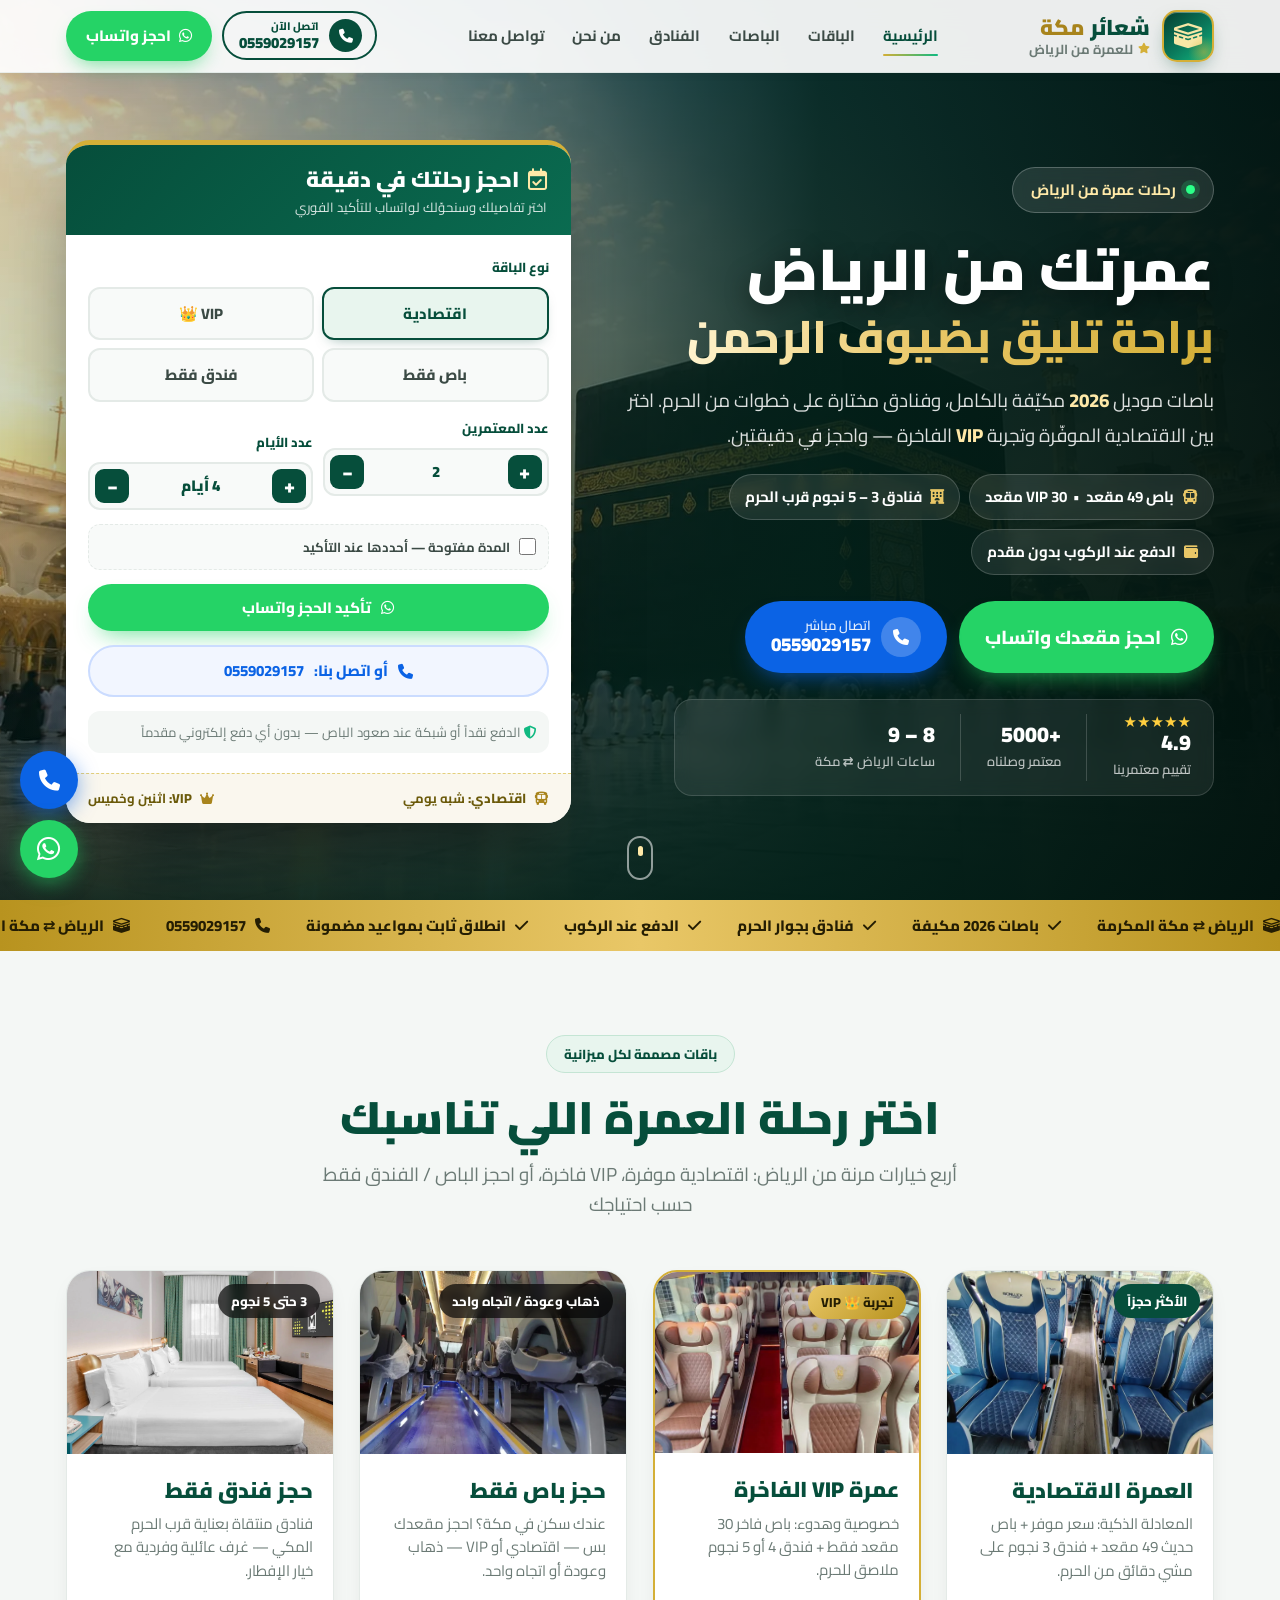
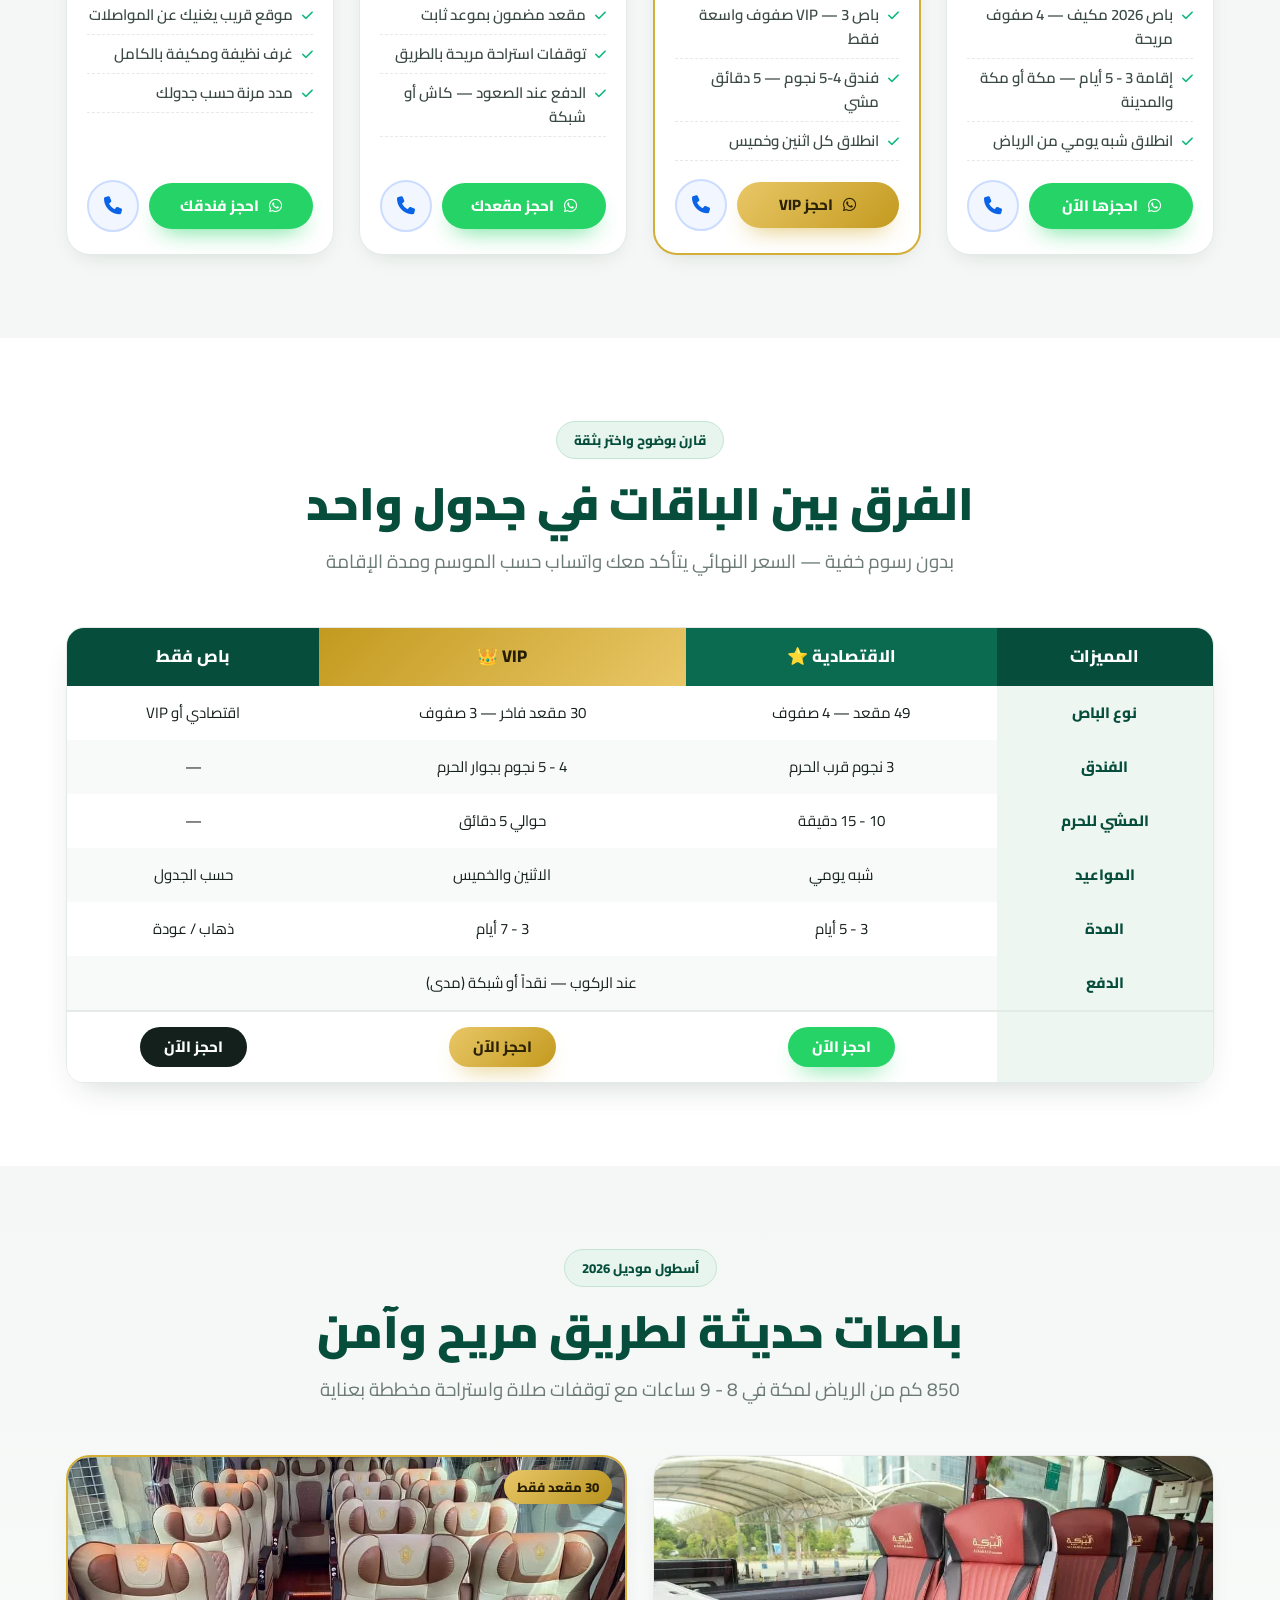
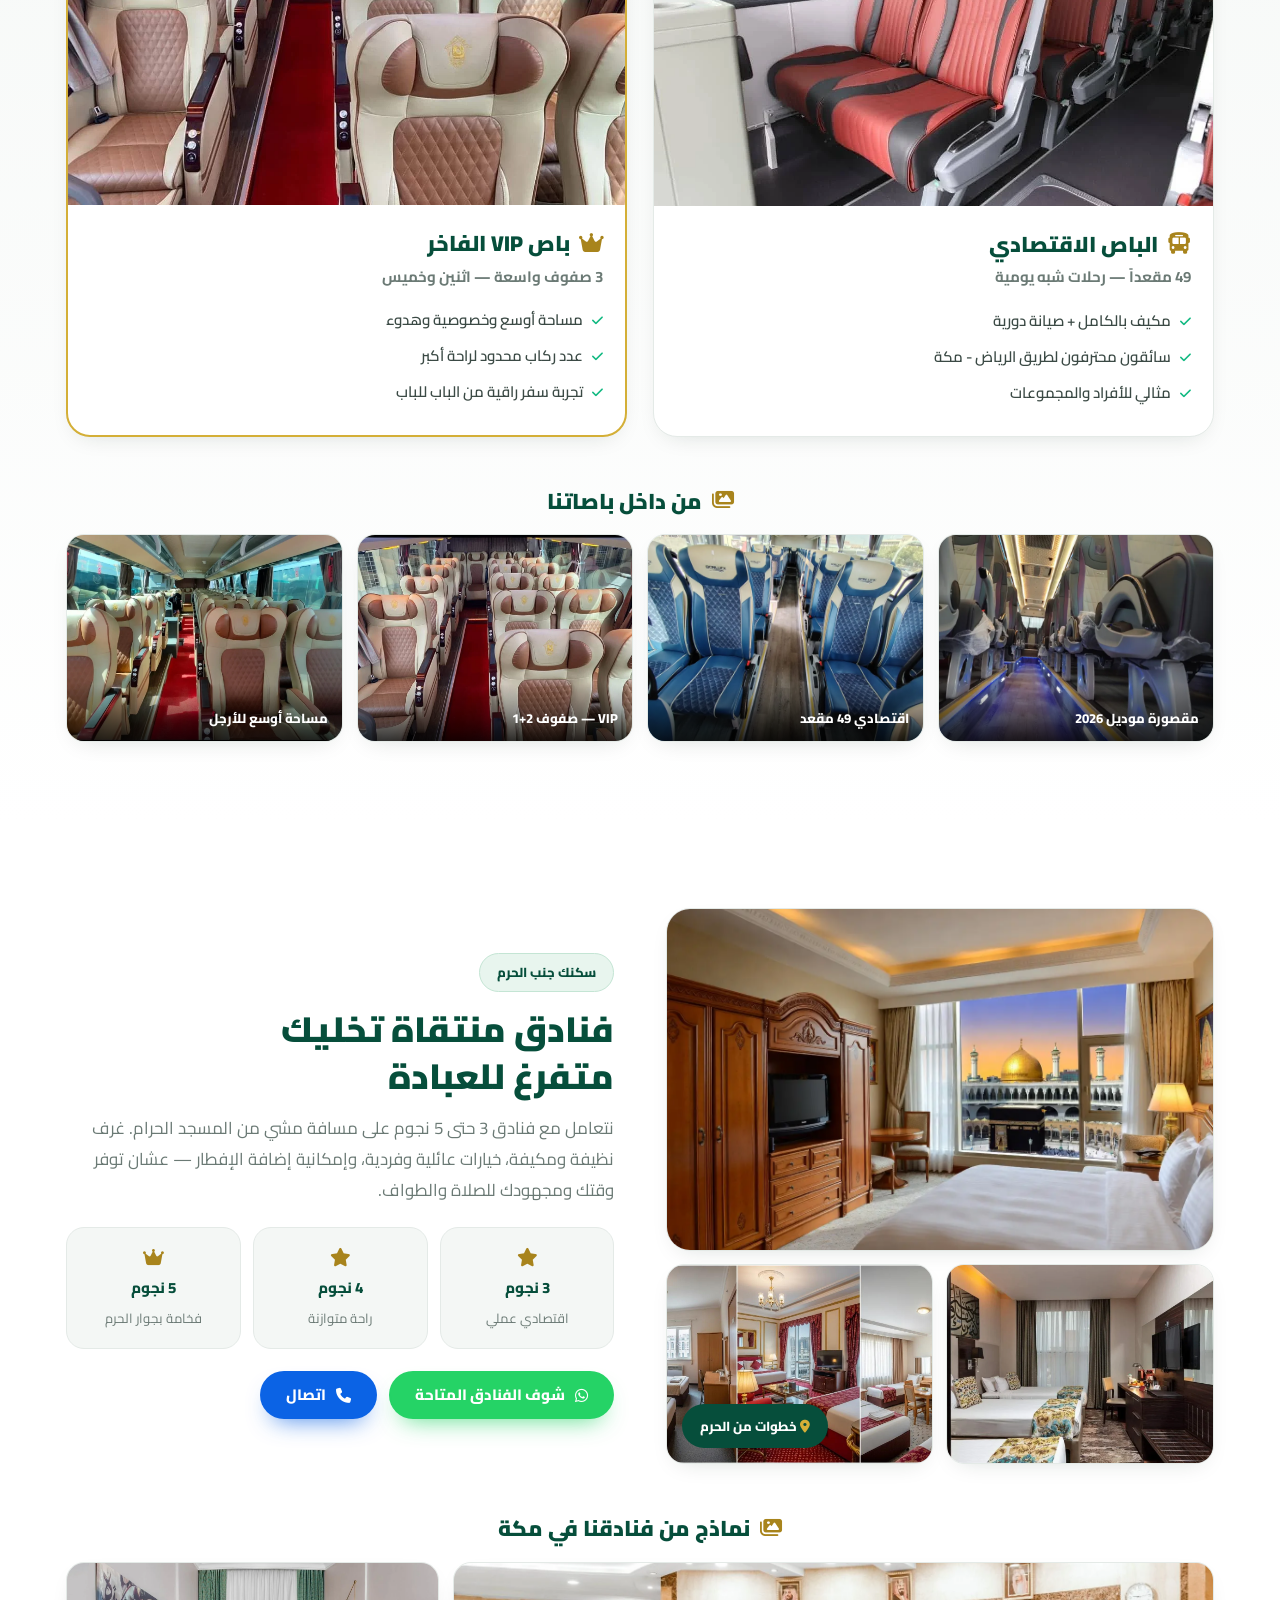
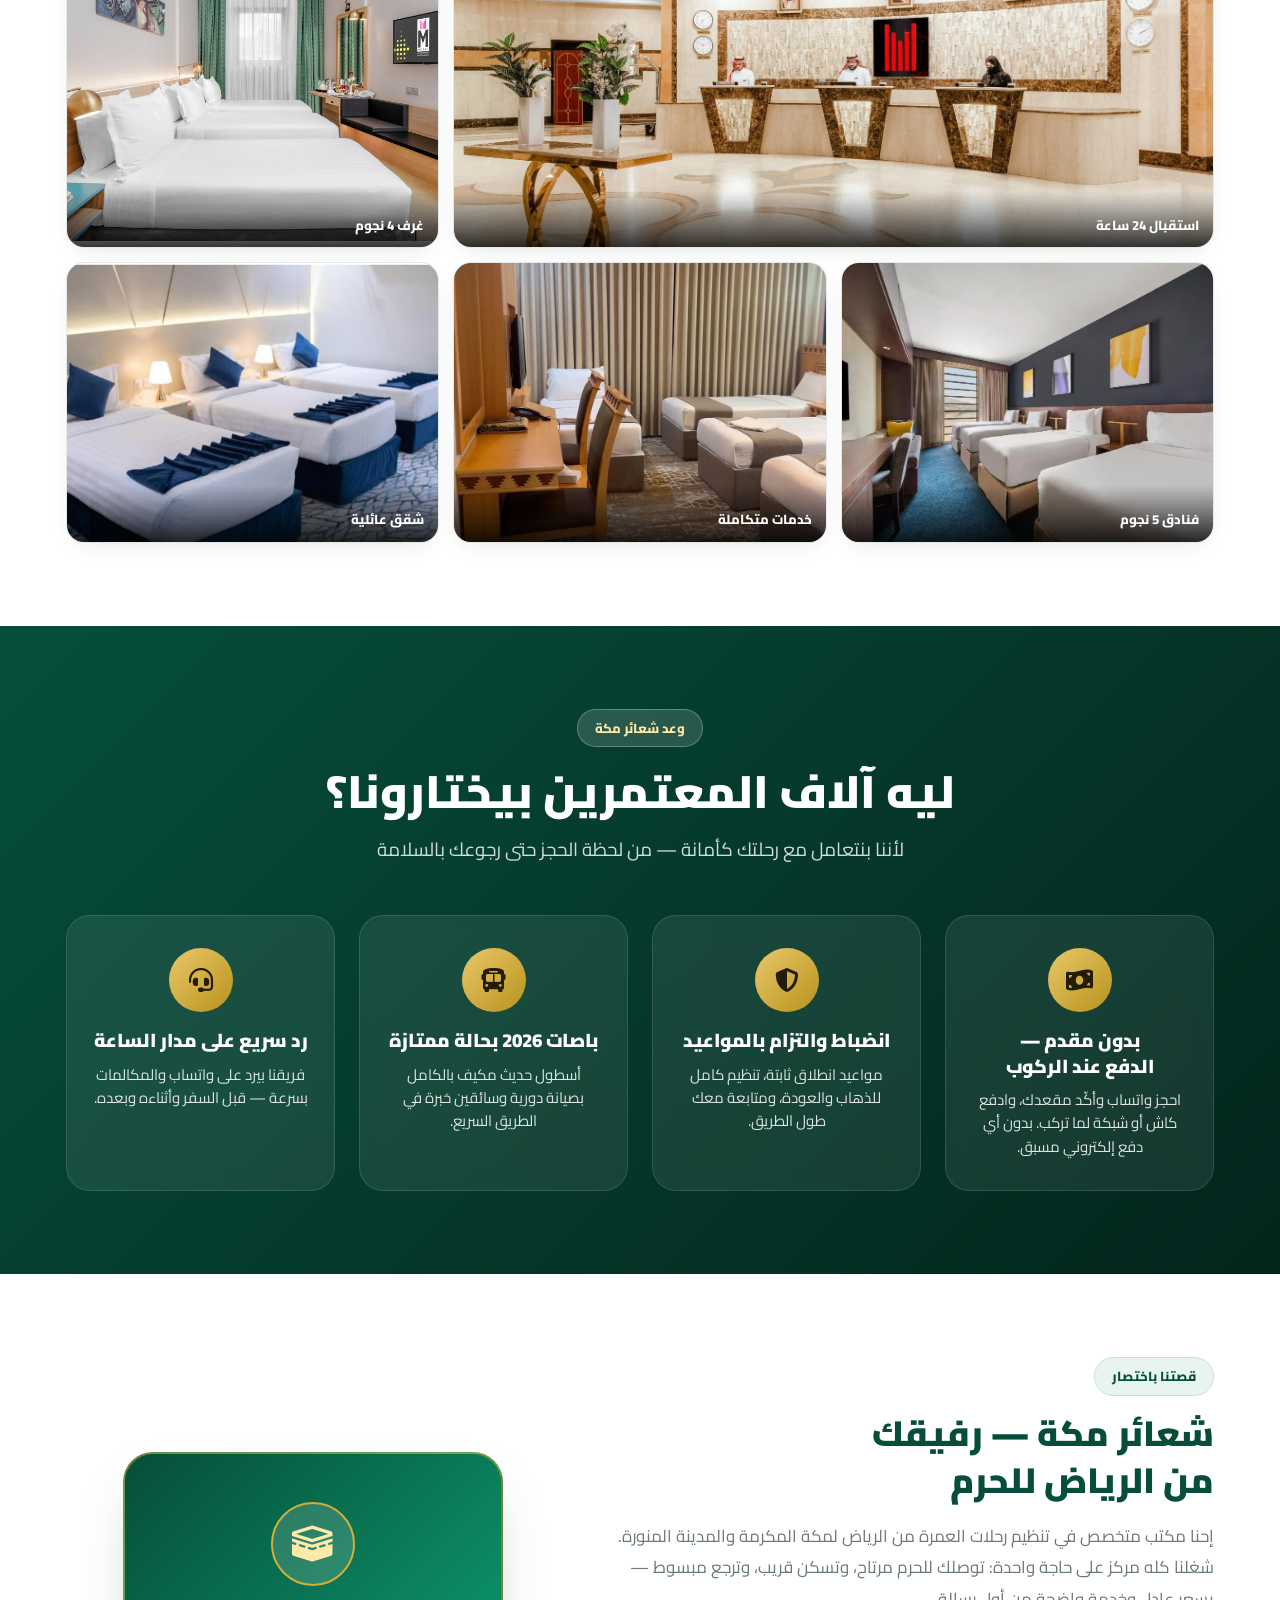
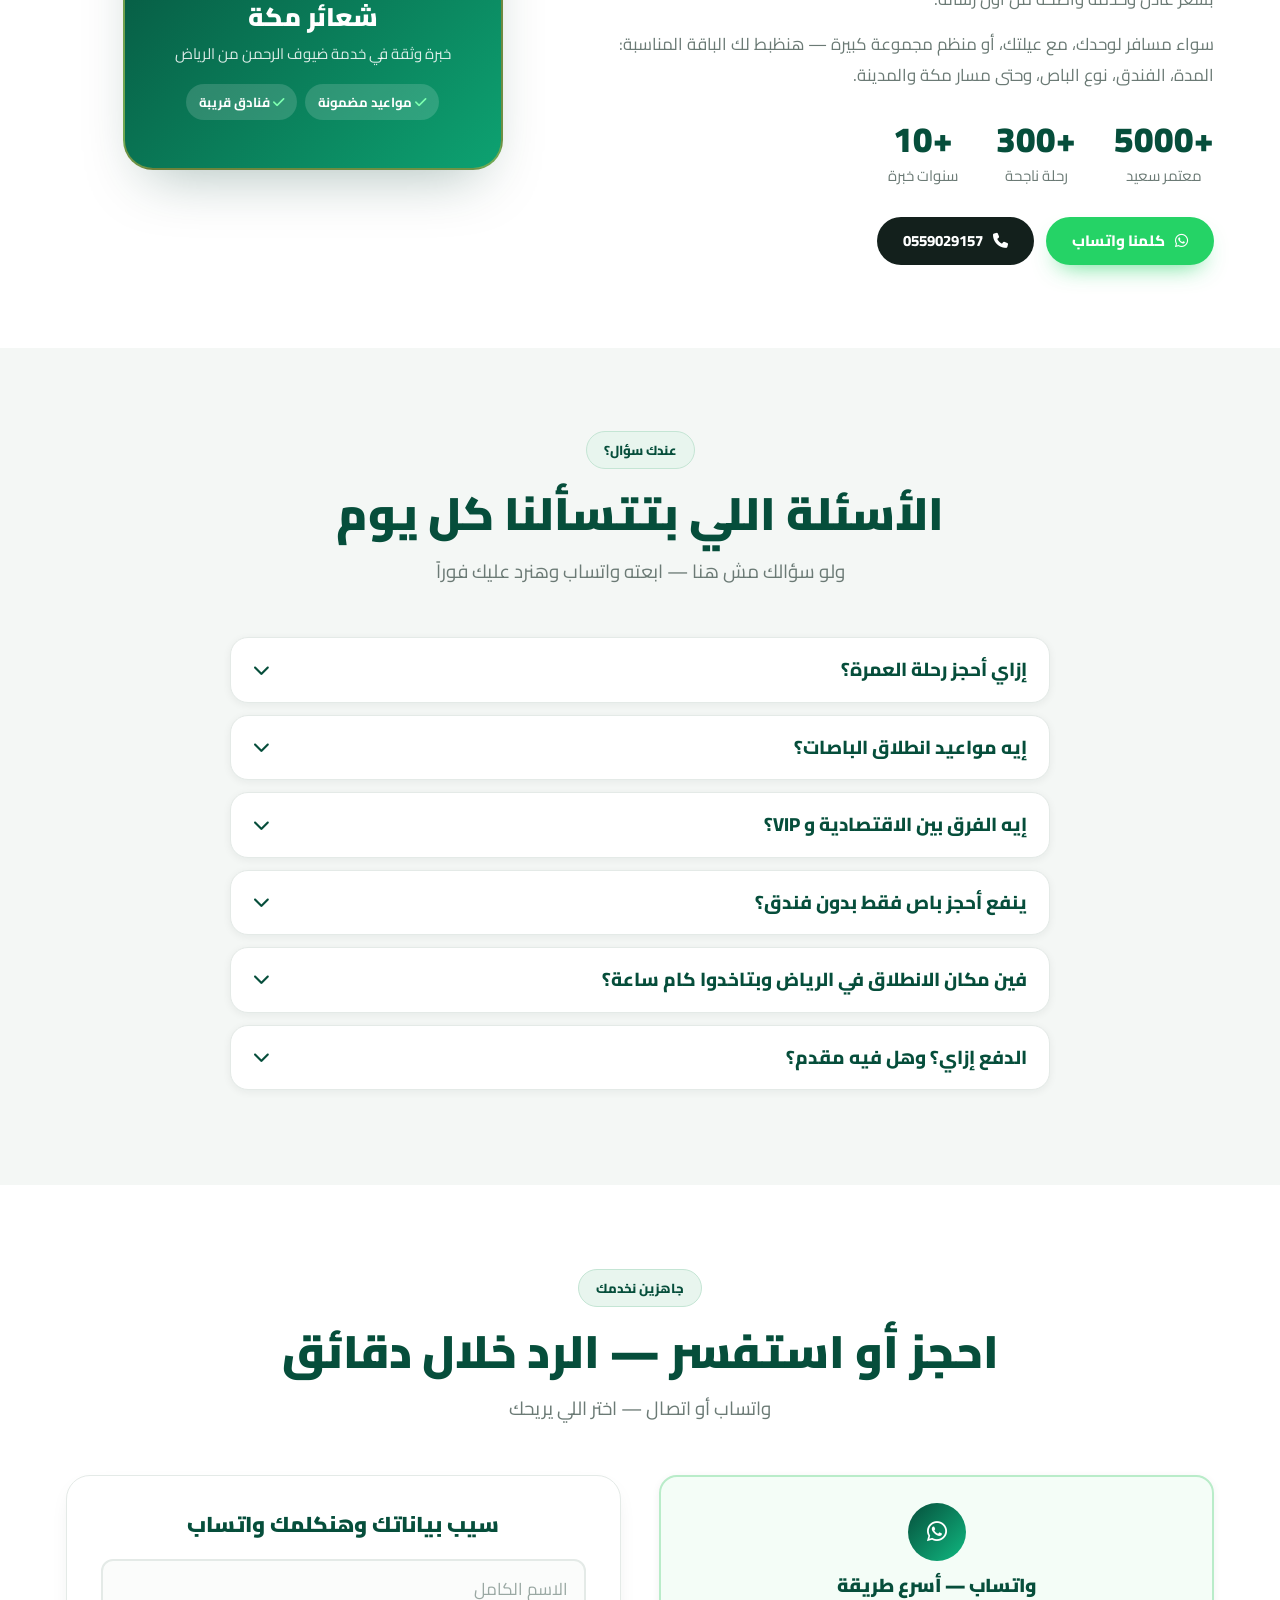
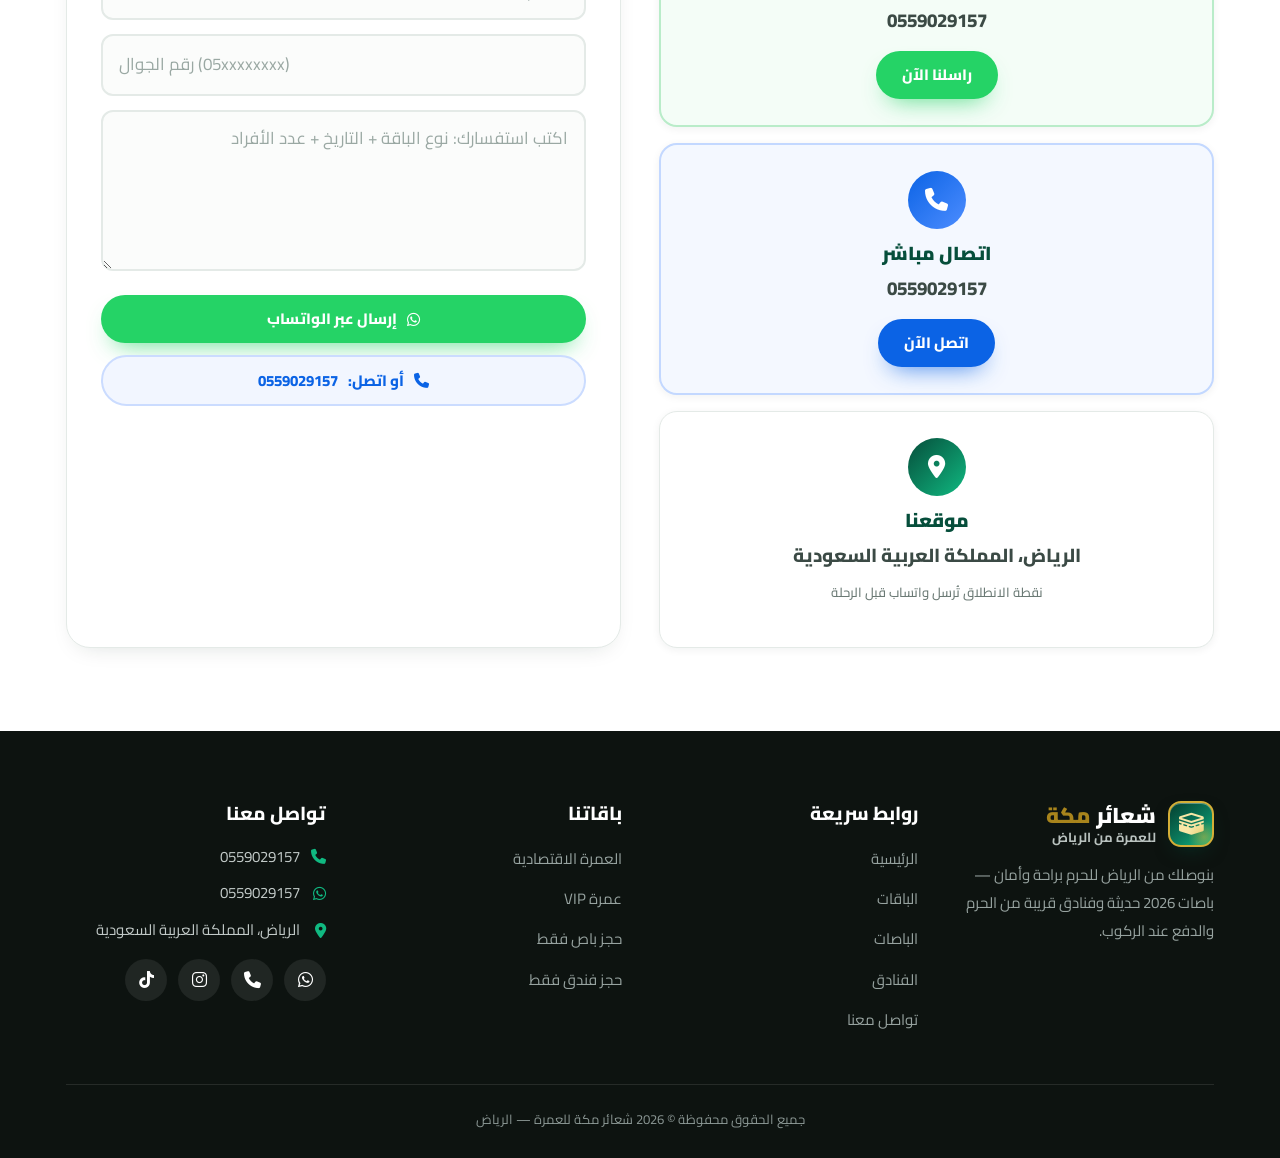
==== commit c5cfd871: "Add files via upload" ====
--- a/index.html
+++ b/index.html
@@ -4,77 +4,98 @@
     <meta charset="UTF-8" />
     <link rel="icon" type="image/x-icon" href="favicon.ico" />
     <meta name="viewport" content="width=device-width, initial-scale=1.0" />
-    
-    <!-- Primary Meta Tags -->
-    <title>رحلات عمرة من الرياض | شعائر مكة للعمرة | حملات عمرة | باصات العمرة</title>
-    <meta name="title" content="رحلات عمرة من الرياض | شعائر مكة للعمرة | حملات عمرة | باصات العمرة" />
-    <meta name="description" content="رحلات عمرة من الرياض يومية بأرخص الأسعار ✅ باصات العمرة من الرياض إلى مكة حديثة ومكيفة ✅ حملات عمرة من الرياض للأفراد والمجموعات ✅ مكتب عمرة بالرياض ✅ ارخص حملات العمرة بالرياض ✅ احجز الآن" />
-    <meta name="keywords" content="رحلات عمرة من الرياض, عمرة من الرياض, حملات عمرة من الرياض, ارخص حملات العمرة بالرياض, مكتب عمرة بالرياض, باصات من الرياض الي مكة, حجز باصات من الرياض الي مكه, باصات العمرة من الرياض, رحلات عمره من الرياض, عمره من الرياض, مكتب عمره بالرياض, باصات العمره من الرياض, حملات عمره من الرياض" />
+    <title>شعائر مكة | رحلات عمرة من الرياض - اقتصادي و VIP | باصات 2026</title>
+    <meta name="title" content="شعائر مكة | رحلات عمرة من الرياض - اقتصادي و VIP" />
+    <meta name="description" content="احجز رحلة عمرتك من الرياض مع شعائر مكة ✅ باصات حديثة موديل 2026 ✅ فنادق قريبة من الحرم ✅ باقات اقتصادية و VIP ✅ الدفع عند الركوب بدون مقدم ✅ رحلات شبه يومية" />
+    <meta name="keywords" content="رحلات عمرة من الرياض, عمرة من الرياض, حملات عمرة من الرياض, ارخص حملات العمرة بالرياض, مكتب عمرة بالرياض, باصات من الرياض الي مكة, باصات العمرة من الرياض" />
     <meta name="author" content="شعائر مكة للعمرة" />
-    <meta name="robots" content="index, follow, max-image-preview:large, max-snippet:-1, max-video-preview:-1" />
-    <meta name="googlebot" content="index, follow, max-image-preview:large, max-snippet:-1, max-video-preview:-1" />
-    
-    <!-- Open Graph / Facebook -->
+    <meta name="robots" content="index, follow" />
     <meta property="og:type" content="website" />
-    <meta property="og:title" content="رحلات عمرة من الرياض | شعائر مكة للعمرة | حملات عمرة" />
-    <meta property="og:description" content="رحلات عمرة من الرياض يومية بأرخص الأسعار ✅ باصات العمرة من الرياض إلى مكة حديثة ومكيفة ✅ حملات عمرة من الرياض للأفراد والمجموعات ✅ احجز الآن" />
+    <meta property="og:title" content="شعائر مكة | رحلات عمرة من الرياض" />
+    <meta property="og:description" content="باصات 2026 حديثة + فنادق بجوار الحرم + الدفع عند الركوب. اقتصادي و VIP من الرياض إلى مكة." />
     <meta property="og:locale" content="ar_SA" />
     <meta property="og:site_name" content="شعائر مكة للعمرة" />
-    
-    <!-- Twitter -->
-    <meta property="twitter:card" content="summary_large_image" />
-    <meta property="twitter:title" content="رحلات عمرة من الرياض | شعائر مكة للعمرة | باصات العمرة" />
-    <meta property="twitter:description" content="رحلات عمرة من الرياض يومية بأرخص الأسعار ✅ باصات العمرة من الرياض إلى مكة ✅ حملات عمرة من الرياض للأفراد والمجموعات" />
-    
-    <!-- Additional Meta Tags -->
     <meta name="theme-color" content="#064e3b" />
-    <meta name="msapplication-TileColor" content="#064e3b" />
-    <meta name="application-name" content="شعائر مكة للعمرة" />
-    <meta name="apple-mobile-web-app-title" content="شعائر مكة للعمرة" />
-    <meta name="apple-mobile-web-app-capable" content="yes" />
-    <meta name="apple-mobile-web-app-status-bar-style" content="default" />
-    
-    <!-- Fonts -->
+    <!-- Google tag (gtag.js) — إعلانات جوجل | هذه الصفحة فقط -->
+    <script async src="https://www.googletagmanager.com/gtag/js?id=AW-18457518877"></script>
+    <script>
+      window.dataLayer = window.dataLayer || [];
+      function gtag(){dataLayer.push(arguments);}
+      gtag('js', new Date());
+      gtag('config', 'AW-18457518877');
+
+      // تحويل: الضغط على زر واتساب (طلب عرض أسعار تقديري)
+      function gtag_report_whatsapp(url) {
+        var callback = function () {
+          if (typeof(url) != 'undefined') { window.location = url; }
+        };
+        gtag('event', 'conversion', {
+          'send_to': 'AW-18457518877/8ccVCN7c1P4cEJ3GneFE',
+          'value': 1.0,
+          'currency': 'SAR',
+          'event_callback': callback
+        });
+        return false;
+      }
+
+      // تحويل: الضغط على زر الاتصال (حجز موعد)
+      function gtag_report_call(url) {
+        var callback = function () {
+          if (typeof(url) != 'undefined') { window.location = url; }
+        };
+        gtag('event', 'conversion', {
+          'send_to': 'AW-18457518877/0OJ3CPv0zv4cEJ3GneFE',
+          'value': 1.0,
+          'currency': 'SAR',
+          'event_callback': callback
+        });
+        return false;
+      }
+    </script>
+
     <link rel="preconnect" href="https://fonts.googleapis.com">
     <link rel="preconnect" href="https://fonts.gstatic.com" crossorigin>
-    <link href="https://fonts.googleapis.com/css2?family=Cairo:wght@300;400;600;700;900&family=Amiri:wght@400;700&display=swap" rel="stylesheet">
-    
-    <!-- Font Awesome -->
+    <link href="https://fonts.googleapis.com/css2?family=Cairo:wght@400..900&display=swap" rel="stylesheet">
+    <link rel="preload" as="image" href="images/kaaba-hero.webp" fetchpriority="high">
     <link rel="stylesheet" href="https://cdnjs.cloudflare.com/ajax/libs/font-awesome/6.5.1/css/all.min.css">
-    
-    <!-- Styles -->
     <link rel="stylesheet" href="styles.css">
   </head>
   <body dir="rtl">
     <!-- Header -->
-    <header class="header">
+    <header class="header" id="siteHeader">
       <div class="container">
         <div class="header-content">
-          <div class="logo">
-            <div class="logo-icon">
-              <i class="fas fa-mosque"></i>
-            </div>
-            <div class="logo-text">
-              <h1>شعائر مكة</h1>
-              <span>للعمرة والرحلات</span>
-            </div>
-          </div>
-          <nav class="nav">
+          <a href="#home" class="logo" aria-label="شعائر مكة للعمرة">
+            <span class="logo-mark">
+              <i class="fa-solid fa-kaaba"></i>
+              <span class="logo-shine"></span>
+            </span>
+            <span class="logo-text">
+              <strong>شعائر <em>مكة</em></strong>
+              <small><i class="fa-solid fa-star"></i> للعمرة من الرياض</small>
+            </span>
+          </a>
+          <nav class="nav" id="mainNav">
             <ul>
               <li><a href="#home" class="active">الرئيسية</a></li>
-              <li><a href="#services">خدماتنا</a></li>
-              <li><a href="#trips">رحلاتنا</a></li>
+              <li><a href="#packages">الباقات</a></li>
+              <li><a href="#buses">الباصات</a></li>
+              <li><a href="#hotels">الفنادق</a></li>
               <li><a href="#about">من نحن</a></li>
               <li><a href="#contact">تواصل معنا</a></li>
             </ul>
           </nav>
           <div class="header-actions">
-            <a href="https://wa.me/966559029157" class="btn-whatsapp" target="_blank">
+            <a href="tel:0559029157" class="btn-call-top">
+              <i class="fas fa-phone"></i>
+              <span><small>اتصل الآن</small><bdo dir="ltr">0559029157</bdo></span>
+            </a>
+            <a href="https://wa.me/966559029157?text=%D8%A7%D9%84%D8%B3%D9%84%D8%A7%D9%85%20%D8%B9%D9%84%D9%8A%D9%83%D9%85%D8%8C%20%D8%A3%D8%B1%D9%8A%D8%AF%20%D8%AD%D8%AC%D8%B2%20%D8%B1%D8%AD%D9%84%D8%A9%20%D8%B9%D9%85%D8%B1%D8%A9" class="btn-whatsapp" target="_blank">
               <i class="fab fa-whatsapp"></i>
-              احجز الآن
+              احجز واتساب
             </a>
           </div>
-          <button class="menu-toggle" id="menuToggle">
+          <button class="menu-toggle" id="menuToggle" aria-label="القائمة">
             <span></span>
             <span></span>
             <span></span>
@@ -83,335 +104,488 @@
       </div>
     </header>
 
-    <!-- Hero Section -->
+    <!-- ===== HERO ===== -->
     <section class="hero" id="home">
-      <div class="hero-overlay"></div>
-      <div class="hero-content">
-        <h1 class="hero-title">رحلات عمرة من الرياض إلى بيت الله الحرام</h1>
-        <p class="hero-subtitle">باصات العمرة من الرياض إلى مكة المكرمة يومية بأرخص الأسعار</p>
-        <div class="hero-features">
-          <div class="feature">
-            <i class="fas fa-bus"></i>
-            <span>باصات حديثة ومكيفة</span>
-          </div>
-          <div class="feature">
-            <i class="fas fa-hotel"></i>
-            <span>فنادق قريبة من الحرم</span>
-          </div>
-          <div class="feature">
-            <i class="fas fa-tag"></i>
-            <span>أسعار منافسة</span>
-          </div>
-        </div>
-        <div class="hero-buttons">
-          <a href="https://wa.me/966559029157?text=السلام عليكم، أريد الحجز في رحلة عمرة" class="btn btn-primary" target="_blank">
-            <i class="fab fa-whatsapp"></i>
-            احجز عبر الواتساب
-          </a>
-          <a href="tel:0559029157" class="btn btn-secondary">
-            <i class="fas fa-phone"></i>
-            اتصل بنا
-          </a>
-        </div>
-      </div>
-    </section>
-
-    <!-- Services Section -->
-    <section class="services" id="services">
+      <div class="hero-bg" aria-hidden="true"></div>
+      <div class="hero-veil" aria-hidden="true"></div>
+
+      <div class="container hero-grid">
+        <!-- العمود الأيمن: الرسالة -->
+        <div class="hero-copy">
+          <span class="hero-pill">
+            <span class="dot" aria-hidden="true"></span>
+            رحلات عمرة من الرياض
+          </span>
+
+          <h1 class="hero-title">
+            <span class="t-main">عمرتك من الرياض</span>
+            <span class="t-gold">براحة تليق بضيوف الرحمن</span>
+          </h1>
+
+          <p class="hero-desc">
+            باصات موديل <b>2026</b> مكيّفة بالكامل، وفنادق مختارة على خطوات من الحرم.
+            اختر بين الاقتصادية الموفّرة وتجربة <b>VIP</b> الفاخرة — واحجز في دقيقتين.
+          </p>
+
+          <ul class="hero-chips">
+            <li><i class="fa-solid fa-bus" aria-hidden="true"></i> باص 49 مقعد &nbsp;•&nbsp; VIP 30 مقعد</li>
+            <li><i class="fa-solid fa-hotel" aria-hidden="true"></i> فنادق 3 – 5 نجوم قرب الحرم</li>
+            <li><i class="fa-solid fa-wallet" aria-hidden="true"></i> الدفع عند الركوب بدون مقدم</li>
+          </ul>
+
+          <div class="hero-cta">
+            <a href="https://wa.me/966559029157?text=%D8%A7%D9%84%D8%B3%D9%84%D8%A7%D9%85%20%D8%B9%D9%84%D9%8A%D9%83%D9%85%D8%8C%20%D8%A3%D8%B1%D9%8A%D8%AF%20%D8%AD%D8%AC%D8%B2%20%D8%B1%D8%AD%D9%84%D8%A9%20%D8%B9%D9%85%D8%B1%D8%A9" class="btn btn-primary btn-lg" target="_blank" rel="noopener">
+              <i class="fab fa-whatsapp" aria-hidden="true"></i>
+              احجز مقعدك واتساب
+            </a>
+            <a href="tel:0559029157" class="btn btn-call btn-lg">
+              <span class="call-ic" aria-hidden="true"><i class="fas fa-phone"></i></span>
+              <span class="call-tx"><small>اتصال مباشر</small><bdo dir="ltr">0559029157</bdo></span>
+            </a>
+          </div>
+
+          <div class="hero-trust">
+            <div class="trust-item">
+              <span class="stars" aria-hidden="true">★★★★★</span>
+              <strong>4.9</strong>
+              <small>تقييم معتمرينا</small>
+            </div>
+            <span class="trust-sep" aria-hidden="true"></span>
+            <div class="trust-item">
+              <strong>+5000</strong>
+              <small>معتمر وصلناه</small>
+            </div>
+            <span class="trust-sep" aria-hidden="true"></span>
+            <div class="trust-item">
+              <strong>8 – 9</strong>
+              <small>ساعات الرياض ⇄ مكة</small>
+            </div>
+          </div>
+        </div>
+
+        <!-- العمود الأيسر: كارت الحجز السريع -->
+        <aside class="hero-card" aria-label="حجز سريع">
+          <div class="hero-card-head">
+            <h3><i class="fa-regular fa-calendar-check" aria-hidden="true"></i> احجز رحلتك في دقيقة</h3>
+            <p>اختر تفاصيلك وسنحوّلك لواتساب للتأكيد الفوري</p>
+          </div>
+
+          <div class="hero-card-body">
+            <div class="field">
+              <span class="field-label">نوع الباقة</span>
+              <div class="pkg-pick" id="pkgPick" role="group" aria-label="نوع الباقة">
+                <button type="button" class="on" data-pkg="الباقة الاقتصادية (باص + فندق 3 نجوم)">اقتصادية</button>
+                <button type="button" data-pkg="باقة VIP (باص فاخر + فندق 4-5 نجوم)">VIP 👑</button>
+                <button type="button" data-pkg="حجز باص فقط">باص فقط</button>
+                <button type="button" data-pkg="حجز فندق فقط">فندق فقط</button>
+              </div>
+            </div>
+
+            <div class="hero-row">
+              <div class="field">
+                <span class="field-label">عدد المعتمرين</span>
+                <div class="counter">
+                  <button type="button" id="plusBtn" aria-label="زيادة عدد المعتمرين">+</button>
+                  <span class="counter-val" id="paxCount" aria-live="polite">2</span>
+                  <button type="button" id="minusBtn" aria-label="تقليل عدد المعتمرين">−</button>
+                </div>
+              </div>
+              <div class="field">
+                <span class="field-label">عدد الأيام</span>
+                <div class="counter" id="daysCounter">
+                  <button type="button" id="daysPlus" aria-label="زيادة عدد الأيام">+</button>
+                  <span class="counter-val" id="daysCount" aria-live="polite">4 أيام</span>
+                  <button type="button" id="daysMinus" aria-label="تقليل عدد الأيام">−</button>
+                </div>
+              </div>
+            </div>
+
+            <label class="switch-line" for="openDays">
+              <input type="checkbox" id="openDays">
+              <span>المدة مفتوحة — أحددها عند التأكيد</span>
+            </label>
+
+            <a href="https://wa.me/966559029157" class="btn btn-primary btn-block" id="quickBookBtn" target="_blank" rel="noopener">
+              <i class="fab fa-whatsapp" aria-hidden="true"></i> تأكيد الحجز واتساب
+            </a>
+            <a href="tel:0559029157" class="btn btn-outline-call btn-block">
+              <i class="fas fa-phone" aria-hidden="true"></i> أو اتصل بنا: <bdo dir="ltr">0559029157</bdo>
+            </a>
+
+            <p class="hero-note"><i class="fa-solid fa-shield-halved" aria-hidden="true"></i> الدفع نقداً أو شبكة عند صعود الباص — بدون أي دفع إلكتروني مقدماً</p>
+          </div>
+
+          <div class="hero-card-foot">
+            <span><i class="fa-solid fa-bus" aria-hidden="true"></i> <b>اقتصادي:</b> شبه يومي</span>
+            <span><i class="fa-solid fa-crown" aria-hidden="true"></i> <b>VIP:</b> اثنين وخميس</span>
+          </div>
+        </aside>
+      </div>
+
+      <a href="#packages" class="scroll-hint" aria-label="انزل للباقات"><span></span></a>
+    </section>
+
+    <!-- شريط مواعيد متحرك -->
+    <div class="marquee">
+      <div class="marquee-track">
+        <span><i class="fa-solid fa-kaaba"></i> الرياض ⇄ مكة المكرمة</span>
+        <span><i class="fa-solid fa-check"></i> باصات 2026 مكيفة</span>
+        <span><i class="fa-solid fa-check"></i> فنادق بجوار الحرم</span>
+        <span><i class="fa-solid fa-check"></i> الدفع عند الركوب</span>
+        <span><i class="fa-solid fa-check"></i> انطلاق ثابت بمواعيد مضمونة</span>
+        <span><i class="fa-solid fa-phone"></i> <bdo dir="ltr">0559029157</bdo></span>
+        <span><i class="fa-solid fa-kaaba"></i> الرياض ⇄ مكة المكرمة</span>
+        <span><i class="fa-solid fa-check"></i> باصات 2026 مكيفة</span>
+        <span><i class="fa-solid fa-check"></i> فنادق بجوار الحرم</span>
+        <span><i class="fa-solid fa-check"></i> الدفع عند الركوب</span>
+      </div>
+    </div>
+
+    <!-- الباقات الأربع -->
+    <section class="services" id="packages">
       <div class="container">
         <div class="section-header">
-          <h2>خدماتنا</h2>
-          <p>نقدم لكم أفضل خدمات العمرة والرحلات</p>
+          <span class="kicker">باقات مصممة لكل ميزانية</span>
+          <h2>اختر رحلة العمرة اللي تناسبك</h2>
+          <p>أربع خيارات مرنة من الرياض: اقتصادية موفرة، VIP فاخرة، أو احجز الباص / الفندق فقط حسب احتياجك</p>
         </div>
         <div class="services-grid">
           <div class="service-card">
             <div class="service-image">
-              <img src="images/vip.jpg" alt="رحلات العمرة">
-            </div>
-            <h3>رحلات العمرة</h3>
-            <p>رحلات يومية من الرياض إلى مكة المكرمة وباصات حديثة ومكيفة</p>
-            <a href="https://wa.me/966559029157?text=السلام عليكم، أريد الاستفسار عن رحلات العمرة" class="btn-link" target="_blank">
-              احجز الآن <i class="fas fa-arrow-left"></i>
-            </a>
+              <img src="images/bus-eco-2.webp" alt="باص العمرة الاقتصادي 49 مقعداً من الرياض إلى مكة" loading="lazy">
+              <span class="img-tag">الأكثر حجزاً</span>
+            </div>
+            <div class="service-body">
+              <h3>العمرة الاقتصادية</h3>
+              <p>المعادلة الذكية: سعر موفر + باص حديث 49 مقعد + فندق 3 نجوم على مشي دقائق من الحرم.</p>
+              <ul class="mini-list">
+                <li><i class="fas fa-check"></i> باص 2026 مكيف — 4 صفوف مريحة</li>
+                <li><i class="fas fa-check"></i> إقامة 3 - 5 أيام — مكة أو مكة والمدينة</li>
+                <li><i class="fas fa-check"></i> انطلاق شبه يومي من الرياض</li>
+              </ul>
+              <div class="card-actions">
+                <a href="https://wa.me/966559029157?text=%D8%A7%D9%84%D8%B3%D9%84%D8%A7%D9%85%20%D8%B9%D9%84%D9%8A%D9%83%D9%85%D8%8C%20%D8%A3%D8%B1%D9%8A%D8%AF%20%D8%AD%D8%AC%D8%B2%20%D8%A7%D9%84%D8%A8%D8%A7%D9%82%D8%A9%20%D8%A7%D9%84%D8%A7%D9%82%D8%AA%D8%B5%D8%A7%D8%AF%D9%8A%D8%A9" class="btn btn-primary" target="_blank"><i class="fab fa-whatsapp"></i> احجزها الآن</a>
+                <a href="tel:0559029157" class="icon-call" aria-label="اتصال"><i class="fas fa-phone"></i></a>
+              </div>
+            </div>
+          </div>
+          <div class="service-card vip-card">
+            <div class="service-image">
+              <img src="images/bus-vip-1.webp" alt="باص عمرة VIP فاخر 30 مقعداً بثلاثة صفوف واسعة" loading="lazy">
+              <span class="img-tag gold">تجربة 👑 VIP</span>
+            </div>
+            <div class="service-body">
+              <h3>عمرة VIP الفاخرة</h3>
+              <p>خصوصية وهدوء: باص فاخر 30 مقعد فقط + فندق 4 أو 5 نجوم ملاصق للحرم.</p>
+              <ul class="mini-list">
+                <li><i class="fas fa-check"></i> باص VIP — 3 صفوف واسعة فقط</li>
+                <li><i class="fas fa-check"></i> فندق 4-5 نجوم — 5 دقائق مشي</li>
+                <li><i class="fas fa-check"></i> انطلاق كل اثنين وخميس</li>
+              </ul>
+              <div class="card-actions">
+                <a href="https://wa.me/966559029157?text=%D8%A7%D9%84%D8%B3%D9%84%D8%A7%D9%85%20%D8%B9%D9%84%D9%8A%D9%83%D9%85%D8%8C%20%D8%A3%D8%B1%D9%8A%D8%AF%20%D8%AD%D8%AC%D8%B2%20%D8%A8%D8%A7%D9%82%D8%A9%20VIP" class="btn btn-gold" target="_blank"><i class="fab fa-whatsapp"></i> احجز VIP</a>
+                <a href="tel:0559029157" class="icon-call" aria-label="اتصال"><i class="fas fa-phone"></i></a>
+              </div>
+            </div>
           </div>
           <div class="service-card">
             <div class="service-image">
-              <img src="images/bus1.jpg" alt="باصات العمرة">
-            </div>
-            <h3>باصات العمرة</h3>
-            <p>باصات مكيفة وفاخرة من الرياض إلى مكة والمدينة المنورة يومياً</p>
-            <a href="https://wa.me/966559029157?text=السلام عليكم، أريد حجز باص للعمرة" class="btn-link" target="_blank">
-              احجز الآن <i class="fas fa-arrow-left"></i>
-            </a>
+              <img src="images/bus-eco-3.webp" alt="مقصورة باص عمرة موديل 2026 مكيفة بالكامل" loading="lazy">
+              <span class="img-tag dark">ذهاب وعودة / اتجاه واحد</span>
+            </div>
+            <div class="service-body">
+              <h3>حجز باص فقط</h3>
+              <p>عندك سكن في مكة؟ احجز مقعدك بس — اقتصادي أو VIP — ذهاب وعودة أو اتجاه واحد.</p>
+              <ul class="mini-list">
+                <li><i class="fas fa-check"></i> مقعد مضمون بموعد ثابت</li>
+                <li><i class="fas fa-check"></i> توقفات استراحة مريحة بالطريق</li>
+                <li><i class="fas fa-check"></i> الدفع عند الصعود — كاش أو شبكة</li>
+              </ul>
+              <div class="card-actions">
+                <a href="https://wa.me/966559029157?text=%D8%A7%D9%84%D8%B3%D9%84%D8%A7%D9%85%20%D8%B9%D9%84%D9%8A%D9%83%D9%85%D8%8C%20%D8%A3%D8%B1%D9%8A%D8%AF%20%D8%AD%D8%AC%D8%B2%20%D9%85%D9%82%D8%B9%D8%AF%20%D8%A8%D8%A7%D8%B5%20%D9%81%D9%82%D8%B7" class="btn btn-primary" target="_blank"><i class="fab fa-whatsapp"></i> احجز مقعدك</a>
+                <a href="tel:0559029157" class="icon-call" aria-label="اتصال"><i class="fas fa-phone"></i></a>
+              </div>
+            </div>
           </div>
           <div class="service-card">
             <div class="service-image">
-              <img src="images/bus2.jpg" alt="حملات العمرة">
-            </div>
-            <h3>حملات العمرة</h3>
-            <p>حملات العمرة للأفراد والمجموعات والعائلات</p>
-            <a href="https://wa.me/966559029157?text=السلام عليكم، أريد الاستفسار عن حملات العمرة" class="btn-link" target="_blank">
-              احجز الآن <i class="fas fa-arrow-left"></i>
-            </a>
-          </div>
-          <div class="service-card">
-            <div class="service-image">
-              <img src="images/hotel1.jpg" alt="حجوزات الفنادق">
-            </div>
-            <h3>حجوزات الفنادق</h3>
-            <p>حجوزات فنادق قريبة من الحرم المكي والمسجد النبوي</p>
-            <a href="https://wa.me/966559029157?text=السلام عليكم، أريد حجز فندق للعمرة" class="btn-link" target="_blank">
-              احجز الآن <i class="fas fa-arrow-left"></i>
-            </a>
-          </div>
-        </div>
-      </div>
-    </section>
-
-    <!-- Trips Section -->
-    <section class="trips" id="trips">
+              <img src="images/hotel-2.webp" alt="غرفة فندقية نظيفة قرب الحرم المكي" loading="lazy">
+              <span class="img-tag dark">3 حتى 5 نجوم</span>
+            </div>
+            <div class="service-body">
+              <h3>حجز فندق فقط</h3>
+              <p>فنادق منتقاة بعناية قرب الحرم المكي — غرف عائلية وفردية مع خيار الإفطار.</p>
+              <ul class="mini-list">
+                <li><i class="fas fa-check"></i> موقع قريب يغنيك عن المواصلات</li>
+                <li><i class="fas fa-check"></i> غرف نظيفة ومكيفة بالكامل</li>
+                <li><i class="fas fa-check"></i> مدد مرنة حسب جدولك</li>
+              </ul>
+              <div class="card-actions">
+                <a href="https://wa.me/966559029157?text=%D8%A7%D9%84%D8%B3%D9%84%D8%A7%D9%85%20%D8%B9%D9%84%D9%8A%D9%83%D9%85%D8%8C%20%D8%A3%D8%B1%D9%8A%D8%AF%20%D8%AD%D8%AC%D8%B2%20%D9%81%D9%86%D8%AF%D9%82%20%D9%81%D9%82%D8%B7" class="btn btn-primary" target="_blank"><i class="fab fa-whatsapp"></i> احجز فندقك</a>
+                <a href="tel:0559029157" class="icon-call" aria-label="اتصال"><i class="fas fa-phone"></i></a>
+              </div>
+            </div>
+          </div>
+        </div>
+      </div>
+    </section>
+
+    <!-- جدول المقارنة -->
+    <section class="compare" id="trips">
       <div class="container">
         <div class="section-header">
-          <h2>رحلاتنا</h2>
-          <p>اختر رحلتك المناسبة</p>
-        </div>
-        <div class="trips-grid">
-          <div class="trip-card">
-            <div class="trip-image">
-              <img src="images/bus1.jpg" alt="العمرة الاقتصادية">
-            </div>
-            <div class="trip-badge">الأكثر طلباً</div>
-            <h3>العمرة الاقتصادية</h3>
-            <ul class="trip-features">
-              <li><i class="fas fa-check"></i> باصات مكيفة</li>
-              <li><i class="fas fa-check"></i> فنادق 3 نجوم</li>
-              <li><i class="fas fa-check"></i> تنقل من وإلى الحرم</li>
-            </ul>
-            <a href="https://wa.me/966559029157?text=السلام عليكم، أريد حجز رحلة العمرة الاقتصادية" class="btn btn-primary" target="_blank">
-              <i class="fab fa-whatsapp"></i>
-              احجز الآن
-            </a>
-          </div>
-          <div class="trip-card featured">
-            <div class="trip-image">
-              <img src="images/vip.jpg" alt="العمرة VIP">
-            </div>
-            <div class="trip-badge">الأفضل</div>
-            <h3>العمرة VIP</h3>
-            <ul class="trip-features">
-              <li><i class="fas fa-check"></i> باصات فاخرة</li>
-              <li><i class="fas fa-check"></i> فنادق 5 نجوم</li>
-              <li><i class="fas fa-check"></i> تنقل من وإلى الحرم</li>
-            </ul>
-            <a href="https://wa.me/966559029157?text=السلام عليهم، أريد حجز رحلة العمرة VIP" class="btn btn-primary" target="_blank">
-              <i class="fab fa-whatsapp"></i>
-              احجز الآن
-            </a>
-          </div>
-          <div class="trip-card">
-            <div class="trip-image">
-              <img src="images/hotel2.jpg" alt="العمرة العائلية">
-            </div>
-            <div class="trip-badge">للعائلات</div>
-            <h3>العمرة العائلية</h3>
-            <ul class="trip-features">
-              <li><i class="fas fa-check"></i> باصات واسعة</li>
-              <li><i class="fas fa-check"></i> فنادق عائلية</li>
-              <li><i class="fas fa-check"></i> خصومات للأطفال</li>
-            </ul>
-            <a href="https://wa.me/966559029157?text=السلام عليهم، أريد حجز رحلة العمرة العائلية" class="btn btn-primary" target="_blank">
-              <i class="fab fa-whatsapp"></i>
-              احجز الآن
-            </a>
-          </div>
-        </div>
-      </div>
-    </section>
-
-    <!-- Why Us Section -->
+          <span class="kicker">قارن بوضوح واختر بثقة</span>
+          <h2>الفرق بين الباقات في جدول واحد</h2>
+          <p>بدون رسوم خفية — السعر النهائي يتأكد معك واتساب حسب الموسم ومدة الإقامة</p>
+        </div>
+        <div class="table-wrap">
+          <table class="compare-table">
+            <thead>
+              <tr>
+                <th>المميزات</th>
+                <th class="hl">الاقتصادية ⭐</th>
+                <th class="vip">VIP 👑</th>
+                <th>باص فقط</th>
+              </tr>
+            </thead>
+            <tbody>
+              <tr><td>نوع الباص</td><td>49 مقعد — 4 صفوف</td><td>30 مقعد فاخر — 3 صفوف</td><td>اقتصادي أو VIP</td></tr>
+              <tr><td>الفندق</td><td>3 نجوم قرب الحرم</td><td>4 - 5 نجوم بجوار الحرم</td><td>—</td></tr>
+              <tr><td>المشي للحرم</td><td>10 - 15 دقيقة</td><td>حوالي 5 دقائق</td><td>—</td></tr>
+              <tr><td>المواعيد</td><td>شبه يومي</td><td>الاثنين والخميس</td><td>حسب الجدول</td></tr>
+              <tr><td>المدة</td><td>3 - 5 أيام</td><td>3 - 7 أيام</td><td>ذهاب / عودة</td></tr>
+              <tr><td>الدفع</td><td colspan="3">عند الركوب — نقداً أو شبكة (مدى)</td></tr>
+              <tr class="cta-row">
+                <td></td>
+                <td><a class="btn btn-primary btn-sm" target="_blank" href="https://wa.me/966559029157?text=%D8%A3%D8%B1%D9%8A%D8%AF%20%D8%A7%D9%84%D8%A8%D8%A7%D9%82%D8%A9%20%D8%A7%D9%84%D8%A7%D9%82%D8%AA%D8%B5%D8%A7%D8%AF%D9%8A%D8%A9">احجز الآن</a></td>
+                <td><a class="btn btn-gold btn-sm" target="_blank" href="https://wa.me/966559029157?text=%D8%A3%D8%B1%D9%8A%D8%AF%20%D8%A8%D8%A7%D9%82%D8%A9%20VIP">احجز الآن</a></td>
+                <td><a class="btn btn-dark btn-sm" target="_blank" href="https://wa.me/966559029157?text=%D8%A3%D8%B1%D9%8A%D8%AF%20%D8%AD%D8%AC%D8%B2%20%D8%A8%D8%A7%D8%B5%20%D9%81%D9%82%D8%B7">احجز الآن</a></td>
+              </tr>
+            </tbody>
+          </table>
+        </div>
+      </div>
+    </section>
+
+    <!-- الباصات -->
+    <section class="buses" id="buses">
+      <div class="container">
+        <div class="section-header">
+          <span class="kicker">أسطول موديل 2026</span>
+          <h2>باصات حديثة لطريق مريح وآمن</h2>
+          <p>850 كم من الرياض لمكة في 8 - 9 ساعات مع توقفات صلاة واستراحة مخططة بعناية</p>
+        </div>
+        <div class="buses-grid">
+          <div class="bus-card">
+            <div class="bus-img"><img src="images/bus-eco-1.webp" alt="مقاعد الباص الاقتصادي المريحة لرحلة الرياض مكة" loading="lazy"></div>
+            <div class="bus-body">
+              <h3><i class="fa-solid fa-bus"></i> الباص الاقتصادي</h3>
+              <p class="bus-sub">49 مقعداً — رحلات شبه يومية</p>
+              <ul>
+                <li><i class="fa-solid fa-check"></i> مكيف بالكامل + صيانة دورية</li>
+                <li><i class="fa-solid fa-check"></i> سائقون محترفون لطريق الرياض - مكة</li>
+                <li><i class="fa-solid fa-check"></i> مثالي للأفراد والمجموعات</li>
+              </ul>
+            </div>
+          </div>
+          <div class="bus-card vip">
+            <div class="bus-img"><img src="images/bus-vip-1.webp" alt="مقاعد باص VIP الواسعة بصفوف 2+1" loading="lazy"><span class="img-tag gold">30 مقعد فقط</span></div>
+            <div class="bus-body">
+              <h3><i class="fa-solid fa-crown"></i> باص VIP الفاخر</h3>
+              <p class="bus-sub">3 صفوف واسعة — اثنين وخميس</p>
+              <ul>
+                <li><i class="fa-solid fa-check"></i> مساحة أوسع وخصوصية وهدوء</li>
+                <li><i class="fa-solid fa-check"></i> عدد ركاب محدود لراحة أكبر</li>
+                <li><i class="fa-solid fa-check"></i> تجربة سفر راقية من الباب للباب</li>
+              </ul>
+            </div>
+          </div>
+        </div>
+
+        <h3 class="gallery-title"><i class="fa-solid fa-images" aria-hidden="true"></i> من داخل باصاتنا</h3>
+        <div class="gallery gallery-4">
+          <figure><img src="images/bus-eco-3.webp" alt="مقصورة باص العمرة بإضاءة حديثة وأرضية خشبية" loading="lazy"><figcaption>مقصورة موديل 2026</figcaption></figure>
+          <figure><img src="images/bus-eco-2.webp" alt="صفوف مقاعد الباص الاقتصادي 49 مقعداً" loading="lazy"><figcaption>اقتصادي 49 مقعد</figcaption></figure>
+          <figure><img src="images/bus-vip-1.webp" alt="مقاعد باص VIP الجلدية الفاخرة بصفوف واسعة" loading="lazy"><figcaption>VIP — صفوف 2+1</figcaption></figure>
+          <figure><img src="images/bus-vip-2.webp" alt="ممشى باص VIP بين المقاعد الواسعة" loading="lazy"><figcaption>مساحة أوسع للأرجل</figcaption></figure>
+        </div>
+      </div>
+    </section>
+
+    <!-- الفنادق -->
+    <section class="hotels" id="hotels">
+      <div class="container hotels-grid">
+        <div class="hotels-imgs">
+          <img class="big" src="images/hotel-kaaba-view.webp" alt="غرفة فندق 5 نجوم بإطلالة على الكعبة والمسجد الحرام" loading="lazy">
+          <img class="small" src="images/hotel-1.webp" alt="غرفة ثلاثية مكيفة في فندق قرب الحرم" loading="lazy">
+          <img class="small" src="images/hotel-rooms.webp" alt="نماذج غرف وشقق فندقية في مكة المكرمة" loading="lazy">
+          <div class="hotels-badge"><i class="fa-solid fa-location-dot"></i> خطوات من الحرم</div>
+        </div>
+        <div class="hotels-copy">
+          <span class="kicker">سكنك جنب الحرم</span>
+          <h2>فنادق منتقاة تخليك متفرغ للعبادة</h2>
+          <p>نتعامل مع فنادق 3 حتى 5 نجوم على مسافة مشي من المسجد الحرام. غرف نظيفة ومكيفة، خيارات عائلية وفردية، وإمكانية إضافة الإفطار — عشان توفر وقتك ومجهودك للصلاة والطواف.</p>
+          <div class="hotels-points">
+            <div><i class="fa-solid fa-star"></i><b>3 نجوم</b><small>اقتصادي عملي</small></div>
+            <div><i class="fa-solid fa-star"></i><b>4 نجوم</b><small>راحة متوازنة</small></div>
+            <div><i class="fa-solid fa-crown"></i><b>5 نجوم</b><small>فخامة بجوار الحرم</small></div>
+          </div>
+          <div class="hotels-cta">
+            <a href="https://wa.me/966559029157?text=%D8%A3%D8%B1%D9%8A%D8%AF%20%D8%A7%D9%84%D8%A7%D8%B3%D8%AA%D9%81%D8%B3%D8%A7%D8%B1%20%D8%B9%D9%86%20%D8%A7%D9%84%D9%81%D9%86%D8%A7%D8%AF%D9%82%20%D8%A7%D9%84%D9%85%D8%AA%D8%A7%D8%AD%D8%A9" class="btn btn-primary" target="_blank"><i class="fab fa-whatsapp"></i> شوف الفنادق المتاحة</a>
+            <a href="tel:0559029157" class="btn btn-call"><i class="fas fa-phone"></i> اتصال</a>
+          </div>
+        </div>
+      </div>
+
+      <div class="container">
+        <h3 class="gallery-title"><i class="fa-solid fa-images" aria-hidden="true"></i> نماذج من فنادقنا في مكة</h3>
+        <div class="gallery gallery-5">
+          <figure class="wide"><img src="images/hotel-lobby.webp" alt="بهو فندق فخم في مكة باستقبال على مدار الساعة" loading="lazy"><figcaption>استقبال 24 ساعة</figcaption></figure>
+          <figure><img src="images/hotel-2.webp" alt="غرفة فندقية عصرية بثلاثة أسرّة قرب الحرم" loading="lazy"><figcaption>غرف 4 نجوم</figcaption></figure>
+          <figure><img src="images/hotel-3.webp" alt="غرفة فندق 5 نجوم قرب المسجد الحرام" loading="lazy"><figcaption>فنادق 5 نجوم</figcaption></figure>
+          <figure><img src="images/hotel-4.webp" alt="غرفة فندقية مريحة بخدمات متكاملة في مكة" loading="lazy"><figcaption>خدمات متكاملة</figcaption></figure>
+          <figure><img src="images/hotel-family.webp" alt="شقة فندقية عائلية واسعة في مكة" loading="lazy"><figcaption>شقق عائلية</figcaption></figure>
+        </div>
+      </div>
+    </section>
+
+    <!-- لماذا نحن -->
     <section class="why-us">
       <div class="container">
         <div class="section-header">
-          <h2>لماذا تختارنا؟</h2>
-          <p>نقدم لكم أفضل تجربة عمرة</p>
+          <span class="kicker light">وعد شعائر مكة</span>
+          <h2>ليه آلاف المعتمرين بيختارونا؟</h2>
+          <p>لأننا بنتعامل مع رحلتك كأمانة — من لحظة الحجز حتى رجوعك بالسلامة</p>
         </div>
         <div class="why-us-grid">
           <div class="why-us-card">
-            <div class="why-us-icon">
-              <i class="fas fa-tag"></i>
-            </div>
-            <h3>أسعار منافسة</h3>
-            <p>نقدم أرخص أسعار رحلات العمرة من الرياض مع الحفاظ على جودة الخدمة</p>
+            <div class="why-us-icon"><i class="fas fa-money-bill-wave"></i></div>
+            <h3>بدون مقدم — الدفع عند الركوب</h3>
+            <p>احجز واتساب وأكّد مقعدك، وادفع كاش أو شبكة لما تركب. بدون أي دفع إلكتروني مسبق.</p>
           </div>
           <div class="why-us-card">
-            <div class="why-us-icon">
-              <i class="fas fa-shield-alt"></i>
-            </div>
-            <h3>أمان وموثوقية</h3>
-            <p>باصات مجهزة بأحدث أنظمة الأمان وسائقين محترفين ذوي خبرة</p>
+            <div class="why-us-icon"><i class="fas fa-shield-halved"></i></div>
+            <h3>انضباط والتزام بالمواعيد</h3>
+            <p>مواعيد انطلاق ثابتة، تنظيم كامل للذهاب والعودة، ومتابعة معك طول الطريق.</p>
           </div>
           <div class="why-us-card">
-            <div class="why-us-icon">
-              <i class="fas fa-clock"></i>
-            </div>
-            <h3>مواعيد مرنة</h3>
-            <p>رحلات يومية على مدار الأسبوع تناسب جميع المواعيد</p>
+            <div class="why-us-icon"><i class="fas fa-bus"></i></div>
+            <h3>باصات 2026 بحالة ممتازة</h3>
+            <p>أسطول حديث مكيف بالكامل بصيانة دورية وسائقين خبرة في الطريق السريع.</p>
           </div>
           <div class="why-us-card">
-            <div class="why-us-icon">
-              <i class="fas fa-headset"></i>
-            </div>
-            <h3>دعم متواصل</h3>
-            <p>فريق خدمة العملاء متاح للإجابة على استفساراتكم على مدار الساعة</p>
-          </div>
-        </div>
-      </div>
-    </section>
-
-    <!-- About Section -->
+            <div class="why-us-icon"><i class="fas fa-headset"></i></div>
+            <h3>رد سريع على مدار الساعة</h3>
+            <p>فريقنا بيرد على واتساب والمكالمات بسرعة — قبل السفر وأثناءه وبعده.</p>
+          </div>
+        </div>
+      </div>
+    </section>
+
+    <!-- من نحن -->
     <section class="about" id="about">
       <div class="container">
         <div class="about-content">
           <div class="about-text">
-            <h2>من نحن</h2>
-            <p>شعائر مكة للعمرة هو مكتب متخصص في رحلات العمرة من الرياض إلى مكة المكرمة والمدينة المنورة. نقدم خدمات متنوعة تشمل رحلات العمرة اليومية، حملات العمرة، حجوزات الفنادق، وباصات العمرة بأسعار منافسة.</p>
-            <p>نسعى دائماً لتقديم أفضل تجربة عمرة لعملائنا مع الحفاظ على أعلى معايير الجودة والراحة والأمان.</p>
+            <span class="kicker">قصتنا باختصار</span>
+            <h2>شعائر مكة — رفيقك من الرياض للحرم</h2>
+            <p>إحنا مكتب متخصص في تنظيم رحلات العمرة من الرياض لمكة المكرمة والمدينة المنورة. شغلنا كله مركز على حاجة واحدة: توصلك للحرم مرتاح، وتسكن قريب، وترجع مبسوط — بسعر عادل وخدمة واضحة من أول رسالة.</p>
+            <p>سواء مسافر لوحدك، مع عيلتك، أو منظم مجموعة كبيرة — هنظبط لك الباقة المناسبة: المدة، الفندق، نوع الباص، وحتى مسار مكة والمدينة.</p>
             <div class="about-stats">
-              <div class="stat">
-                <span class="stat-number">+500</span>
-                <span class="stat-label">عميل سعيد</span>
-              </div>
-              <div class="stat">
-                <span class="stat-number">+50</span>
-                <span class="stat-label">رحلة يومية</span>
-              </div>
-              <div class="stat">
-                <span class="stat-number">+10</span>
-                <span class="stat-label">سنوات خبرة</span>
-              </div>
+              <div class="stat"><span class="stat-number">+5000</span><span class="stat-label">معتمر سعيد</span></div>
+              <div class="stat"><span class="stat-number">+300</span><span class="stat-label">رحلة ناجحة</span></div>
+              <div class="stat"><span class="stat-number">+10</span><span class="stat-label">سنوات خبرة</span></div>
+            </div>
+            <div class="about-cta">
+              <a href="https://wa.me/966559029157" class="btn btn-primary" target="_blank"><i class="fab fa-whatsapp"></i> كلمنا واتساب</a>
+              <a href="tel:0559029157" class="btn btn-dark"><i class="fas fa-phone"></i> <bdo dir="ltr">0559029157</bdo></a>
             </div>
           </div>
           <div class="about-image">
             <div class="about-card">
-              <i class="fas fa-mosque"></i>
-              <h3>sshair makkah</h3>
-              <p>خبرة وثقة في خدمة ضيوف الرحمن</p>
-            </div>
-          </div>
-        </div>
-      </div>
-    </section>
-
-    <!-- FAQ Section -->
+              <span class="about-kaaba"><i class="fa-solid fa-kaaba"></i></span>
+              <h3>شعائر مكة</h3>
+              <p>خبرة وثقة في خدمة ضيوف الرحمن من الرياض</p>
+              <div class="about-mini"><span><i class="fa-solid fa-check"></i> مواعيد مضمونة</span><span><i class="fa-solid fa-check"></i> فنادق قريبة</span></div>
+            </div>
+          </div>
+        </div>
+      </div>
+    </section>
+
+    <!-- الأسئلة الشائعة -->
     <section class="faq">
       <div class="container">
         <div class="section-header">
-          <h2>الأسئلة الشائعة</h2>
-          <p>إجابات على أهم استفساراتكم</p>
+          <span class="kicker">عندك سؤال؟</span>
+          <h2>الأسئلة اللي بتتسألنا كل يوم</h2>
+          <p>ولو سؤالك مش هنا — ابعته واتساب وهنرد عليك فوراً</p>
         </div>
         <div class="faq-list">
           <div class="faq-item">
-            <div class="faq-question">
-              <h3>كيف يمكنني الحجز في رحلة العمرة؟</h3>
-              <i class="fas fa-chevron-down"></i>
-            </div>
-            <div class="faq-answer">
-              <p>يمكنك الحجز عبر التواصل معنا على الواتساب 0559029157 وسنقوم بمساعدتك في اختيار الرحلة المناسبة.</p>
-            </div>
+            <div class="faq-question"><h3>إزاي أحجز رحلة العمرة؟</h3><i class="fas fa-chevron-down"></i></div>
+            <div class="faq-answer"><p>بضغطة واحدة: دوس زر الواتساب، ابعت نوع الباقة + التاريخ + عدد الأفراد، وهنأكد لك التوفر والسعر النهائي خلال دقائق. أو اتصل على <bdo dir="ltr">0559029157</bdo> مباشرة.</p></div>
           </div>
           <div class="faq-item">
-            <div class="faq-question">
-              <h3>من أين تنطلق باصات العمرة من الرياض؟</h3>
-              <i class="fas fa-chevron-down"></i>
-            </div>
-            <div class="faq-answer">
-              <p>تنطلق باصات العمرة من الرياض من مكتبنا يومياً. يمكن التواصل على 0559029157 لمعرفة نقطة الانطلاق المحددة والمواعيد.</p>
-            </div>
+            <div class="faq-question"><h3>إيه مواعيد انطلاق الباصات؟</h3><i class="fas fa-chevron-down"></i></div>
+            <div class="faq-answer"><p>الباص الاقتصادي (49 مقعد) بيتحرك شبه يومي، وباص VIP الفاخر (30 مقعد) بيتحرك كل اثنين وخميس. ابعتلنا تاريخك وهنقولك أقرب رحلة متاحة.</p></div>
           </div>
           <div class="faq-item">
-            <div class="faq-question">
-              <h3>هل يمكن حجز باصات من الرياض الى مكة للمجموعات؟</h3>
-              <i class="fas fa-chevron-down"></i>
-            </div>
-            <div class="faq-answer">
-              <p>نعم، شعائر مكة يوفر حجز باصات كاملة من الرياض إلى مكة للمجموعات والعائلات والأفراد مع خصومات خاصة للحجوزات الكبيرة.</p>
-            </div>
+            <div class="faq-question"><h3>إيه الفرق بين الاقتصادية و VIP؟</h3><i class="fas fa-chevron-down"></i></div>
+            <div class="faq-answer"><p>الاقتصادية: باص 49 مقعد + فندق 3 نجوم — قيمة ممتازة مقابل السعر. الـVIP: باص فاخر 30 مقعد بمساحة أوسع + فندق 4 أو 5 نجوم جنب الحرم — راحة وخصوصية أعلى.</p></div>
           </div>
           <div class="faq-item">
-            <div class="faq-question">
-              <h3>ما هي مواعيد رحلات العمرة من الرياض؟</h3>
-              <i class="fas fa-chevron-down"></i>
-            </div>
-            <div class="faq-answer">
-              <p>رحلات العمرة من الرياض مع شعائر مكة متاحة يومياً على مدار الأسبوع. يمكن التواصل على 0559029157 لمعرفة المواعيد المتاحة والحجز.</p>
-            </div>
+            <div class="faq-question"><h3>ينفع أحجز باص فقط بدون فندق؟</h3><i class="fas fa-chevron-down"></i></div>
+            <div class="faq-answer"><p>أيوه، متاح ذهاب وعودة أو اتجاه واحد (الرياض ⇄ مكة). مناسب لو عندك سكن خاص أو أقارب في مكة.</p></div>
           </div>
           <div class="faq-item">
-            <div class="faq-question">
-              <h3>ما هو عنوان مكتب شعائر مكة للعمرة؟</h3>
-              <i class="fas fa-chevron-down"></i>
-            </div>
-            <div class="faq-answer">
-              <p>مكتب شعائر مكة في الرياض. يمكن التواصل على واتساب 0559029157 لمعرفة العنوان التفصيلي والحجز.</p>
-            </div>
-          </div>
-        </div>
-      </div>
-    </section>
-
-    <!-- Contact Section -->
+            <div class="faq-question"><h3>فين مكان الانطلاق في الرياض وبتاخدوا كام ساعة؟</h3><i class="fas fa-chevron-down"></i></div>
+            <div class="faq-answer"><p>نقطة التجمع بتتأكد معك واتساب قبل الرحلة بيوم. الطريق حوالي 850 كم وبياخد 8 - 9 ساعات مع توقفات مريحة للصلاة والأكل.</p></div>
+          </div>
+          <div class="faq-item">
+            <div class="faq-question"><h3>الدفع إزاي؟ وهل فيه مقدم؟</h3><i class="fas fa-chevron-down"></i></div>
+            <div class="faq-answer"><p>مفيش أي دفع مقدم. بتحجز وتأكد، وتدفع نقداً أو شبكة (مدى) لما تركب الباص. الأسعار النهائية حسب الباقة والموسم والمدة — هنبعتهالك بشفافية قبل التأكيد.</p></div>
+          </div>
+        </div>
+      </div>
+    </section>
+
+    <!-- تواصل -->
     <section class="contact" id="contact">
       <div class="container">
         <div class="section-header">
-          <h2>تواصل معنا</h2>
-          <p>نحن هنا لمساعدتك</p>
+          <span class="kicker">جاهزين نخدمك</span>
+          <h2>احجز أو استفسر — الرد خلال دقائق</h2>
+          <p>واتساب أو اتصال — اختر اللي يريحك</p>
         </div>
         <div class="contact-grid">
           <div class="contact-info">
+            <div class="contact-card wa">
+              <div class="contact-icon"><i class="fab fa-whatsapp"></i></div>
+              <h3>واتساب — أسرع طريقة</h3>
+              <p><bdo dir="ltr">0559029157</bdo></p>
+              <a href="https://wa.me/966559029157?text=%D8%A7%D9%84%D8%B3%D9%84%D8%A7%D9%85%20%D8%B9%D9%84%D9%8A%D9%83%D9%85%D8%8C%20%D8%A3%D8%B1%D9%8A%D8%AF%20%D8%A7%D9%84%D8%A7%D8%B3%D8%AA%D9%81%D8%B3%D8%A7%D8%B1%20%D8%B9%D9%86%20%D8%B1%D8%AD%D9%84%D8%A7%D8%AA%20%D8%A7%D9%84%D8%B9%D9%85%D8%B1%D8%A9" class="btn btn-primary" target="_blank">راسلنا الآن</a>
+            </div>
+            <div class="contact-card call">
+              <div class="contact-icon"><i class="fas fa-phone"></i></div>
+              <h3>اتصال مباشر</h3>
+              <p><bdo dir="ltr">0559029157</bdo></p>
+              <a href="tel:0559029157" class="btn btn-call">اتصل الآن</a>
+            </div>
             <div class="contact-card">
-              <div class="contact-icon">
-                <i class="fab fa-whatsapp"></i>
-              </div>
-              <h3>واتساب</h3>
-              <p>0559029157</p>
-              <a href="https://wa.me/966559029157" class="btn btn-primary" target="_blank">
-                راسلنا الآن
-              </a>
-            </div>
-            <div class="contact-card">
-              <div class="contact-icon">
-                <i class="fas fa-phone"></i>
-              </div>
-              <h3>الهاتف</h3>
-              <p>0559029157</p>
-              <a href="tel:0559029157" class="btn btn-secondary">
-                اتصل بنا
-              </a>
-            </div>
-            <div class="contact-card">
-              <div class="contact-icon">
-                <i class="fas fa-map-marker-alt"></i>
-              </div>
-              <h3>العنوان</h3>
-              <p>الرياض، المملكة العربية السعودية</p>
+              <div class="contact-icon"><i class="fas fa-map-marker-alt"></i></div>
+              <h3>موقعنا</h3>
+              <p>الرياض، المملكة العربية السعودية<br><small>نقطة الانطلاق تُرسل واتساب قبل الرحلة</small></p>
             </div>
           </div>
           <div class="contact-form">
-            <h3>أرسل لنا رسالة</h3>
+            <h3>سيب بياناتك وهنكلمك واتساب</h3>
             <form id="contactForm">
-              <div class="form-group">
-                <input type="text" id="name" name="name" placeholder="الاسم الكامل" required>
-              </div>
-              <div class="form-group">
-                <input type="tel" id="phone" name="phone" placeholder="رقم الجوال" required>
-              </div>
-              <div class="form-group">
-                <textarea id="message" name="message" placeholder="رسالتك" rows="5" required></textarea>
-              </div>
-              <button type="submit" class="btn btn-primary btn-block">
-                <i class="fab fa-whatsapp"></i>
-                إرسال عبر الواتساب
-              </button>
+              <div class="form-group"><input type="text" id="name" name="name" placeholder="الاسم الكامل" required></div>
+              <div class="form-group"><input type="tel" id="phone" name="phone" placeholder="رقم الجوال (05xxxxxxxx)" required></div>
+              <div class="form-group"><textarea id="message" name="message" placeholder="اكتب استفسارك: نوع الباقة + التاريخ + عدد الأفراد" rows="5" required></textarea></div>
+              <button type="submit" class="btn btn-primary btn-block"><i class="fab fa-whatsapp"></i> إرسال عبر الواتساب</button>
+              <a href="tel:0559029157" class="btn btn-outline-call btn-block" style="margin-top:12px"><i class="fas fa-phone"></i> أو اتصل: <bdo dir="ltr">0559029157</bdo></a>
             </form>
           </div>
         </div>
@@ -424,67 +598,56 @@
         <div class="footer-content">
           <div class="footer-section">
             <div class="footer-logo">
-              <div class="logo-icon">
-                <i class="fas fa-mosque"></i>
-              </div>
-              <div class="logo-text">
-                <h3>شعائر مكة</h3>
-                <span>للعمرة والرحلات</span>
-              </div>
-            </div>
-            <p>نشرحكم في رحلات العمرة من الرياض إلى مكة المكرمة والمدينة المنورة بأفضل الأسعار وأعلى جودة خدمة.</p>
+              <span class="logo-mark sm"><i class="fa-solid fa-kaaba"></i></span>
+              <div class="logo-text light"><strong>شعائر <em>مكة</em></strong><small>للعمرة من الرياض</small></div>
+            </div>
+            <p>بنوصلك من الرياض للحرم براحة وأمان — باصات 2026 حديثة وفنادق قريبة من الحرم والدفع عند الركوب.</p>
           </div>
           <div class="footer-section">
             <h4>روابط سريعة</h4>
             <ul>
               <li><a href="#home">الرئيسية</a></li>
-              <li><a href="#services">خدماتنا</a></li>
-              <li><a href="#trips">رحلاتنا</a></li>
-              <li><a href="#about">من نحن</a></li>
+              <li><a href="#packages">الباقات</a></li>
+              <li><a href="#buses">الباصات</a></li>
+              <li><a href="#hotels">الفنادق</a></li>
               <li><a href="#contact">تواصل معنا</a></li>
             </ul>
           </div>
           <div class="footer-section">
-            <h4>خدماتنا</h4>
+            <h4>باقاتنا</h4>
             <ul>
-              <li><a href="#services">رحلات العمرة</a></li>
-              <li><a href="#services">باصات العمرة</a></li>
-              <li><a href="#services">حملات العمرة</a></li>
-              <li><a href="#services">حجوزات الفنادق</a></li>
+              <li><a href="#packages">العمرة الاقتصادية</a></li>
+              <li><a href="#packages">عمرة VIP</a></li>
+              <li><a href="#packages">حجز باص فقط</a></li>
+              <li><a href="#packages">حجز فندق فقط</a></li>
             </ul>
           </div>
           <div class="footer-section">
             <h4>تواصل معنا</h4>
             <div class="footer-contact">
-              <p><i class="fas fa-phone"></i> 0559029157</p>
-              <p><i class="fab fa-whatsapp"></i> 0559029157</p>
+              <p><i class="fas fa-phone"></i> <bdo dir="ltr">0559029157</bdo></p>
+              <p><i class="fab fa-whatsapp"></i> <bdo dir="ltr">0559029157</bdo></p>
               <p><i class="fas fa-map-marker-alt"></i> الرياض، المملكة العربية السعودية</p>
             </div>
             <div class="social-links">
-              <a href="https://wa.me/966559029157" target="_blank"><i class="fab fa-whatsapp"></i></a>
-              <a href="#" target="_blank"><i class="fab fa-twitter"></i></a>
-              <a href="#" target="_blank"><i class="fab fa-instagram"></i></a>
-              <a href="#" target="_blank"><i class="fab fa-snapchat"></i></a>
-            </div>
-          </div>
-        </div>
-        <div class="footer-bottom">
-          <p>جميع الحقوق محفوظة &copy; 2024 شعائر مكة للعمرة</p>
-        </div>
+              <a href="https://wa.me/966559029157" target="_blank" aria-label="واتساب"><i class="fab fa-whatsapp"></i></a>
+              <a href="tel:0559029157" aria-label="اتصال"><i class="fas fa-phone"></i></a>
+              <a href="#" target="_blank" aria-label="انستقرام"><i class="fab fa-instagram"></i></a>
+              <a href="#" target="_blank" aria-label="تيك توك"><i class="fab fa-tiktok"></i></a>
+            </div>
+          </div>
+        </div>
+        <div class="footer-bottom"><p>جميع الحقوق محفوظة &copy; 2026 شعائر مكة للعمرة — الرياض</p></div>
       </div>
     </footer>
 
-    <!-- WhatsApp Floating Button -->
-    <a href="https://wa.me/966559029157?text=السلام عليكم، أريد الاستفسار عن رحلات العمرة" class="whatsapp-float" target="_blank" id="whatsappFloat">
-      <i class="fab fa-whatsapp"></i>
-    </a>
-
-    <!-- Scroll to Top Button -->
-    <button class="scroll-top" id="scrollTop">
-      <i class="fas fa-chevron-up"></i>
-    </button>
-
-    <!-- Scripts -->
+    <!-- أزرار عائمة: واتساب + اتصال -->
+    <div class="float-stack">
+      <a href="tel:0559029157" class="call-float" aria-label="اتصال سريع"><i class="fas fa-phone"></i><span class="tip">اتصال</span></a>
+      <a href="https://wa.me/966559029157?text=%D8%A7%D9%84%D8%B3%D9%84%D8%A7%D9%85%20%D8%B9%D9%84%D9%8A%D9%83%D9%85%D8%8C%20%D8%A3%D8%B1%D9%8A%D8%AF%20%D8%A7%D9%84%D8%A7%D8%B3%D8%AA%D9%81%D8%B3%D8%A7%D8%B1%20%D8%B9%D9%86%20%D8%B1%D8%AD%D9%84%D8%A7%D8%AA%20%D8%A7%D9%84%D8%B9%D9%85%D8%B1%D8%A9" class="whatsapp-float" target="_blank" aria-label="واتساب"><i class="fab fa-whatsapp"></i><span class="tip">واتساب</span></a>
+    </div>
+    <button class="scroll-top" id="scrollTop" aria-label="العودة للأعلى"><i class="fas fa-chevron-up"></i></button>
+
     <script src="script.js"></script>
   </body>
-</html>+</html>
--- a/styles.css
+++ b/styles.css
@@ -1,1063 +1,601 @@
-/* CSS Variables */
-:root {
-  --primary-color: #064e3b;
-  --primary-dark: #042f2e;
-  --primary-light: #10b981;
-  --secondary-color: #d4af37;
-  --white: #ffffff;
-  --black: #1a1a1a;
-  --gray: #6b7280;
-  --light-gray: #f3f4f6;
-  --border-color: #e5e7eb;
-  --shadow: 0 4px 6px -1px rgba(0, 0, 0, 0.1);
-  --shadow-lg: 0 10px 15px -3px rgba(0, 0, 0, 0.1);
-  --transition: all 0.3s ease;
-}
-
-/* Reset & Base Styles */
-* {
-  margin: 0;
-  padding: 0;
-  box-sizing: border-box;
-}
-
-html {
-  scroll-behavior: smooth;
-}
-
-body {
-  font-family: 'Cairo', sans-serif;
-  background-color: var(--white);
-  color: var(--black);
-  line-height: 1.6;
-  overflow-x: hidden;
-}
-
-a {
-  text-decoration: none;
-  color: inherit;
-  transition: var(--transition);
-}
-
-ul {
-  list-style: none;
-}
-
-img {
-  max-width: 100%;
-  height: auto;
-}
-
-.container {
-  max-width: 1200px;
-  margin: 0 auto;
-  padding: 0 20px;
-}
-
-/* Header Styles */
-.header {
-  position: fixed;
-  top: 0;
-  right: 0;
-  left: 0;
-  background: rgba(255, 255, 255, 0.98);
-  backdrop-filter: blur(10px);
-  box-shadow: var(--shadow);
-  z-index: 1000;
-  padding: 15px 0;
-}
-
-.header-content {
-  display: flex;
-  align-items: center;
-  justify-content: space-between;
-}
-
-.logo {
-  display: flex;
-  align-items: center;
-  gap: 12px;
-}
-
-.logo-icon {
-  width: 50px;
-  height: 50px;
-  background: linear-gradient(135deg, var(--primary-color), var(--primary-light));
-  border-radius: 12px;
-  display: flex;
-  align-items: center;
-  justify-content: center;
-  color: var(--white);
-  font-size: 24px;
-}
-
-.logo-text h1 {
-  font-size: 1.5rem;
-  font-weight: 700;
-  color: var(--primary-color);
-  line-height: 1.2;
-}
-
-.logo-text span {
-  font-size: 0.85rem;
-  color: var(--gray);
-}
-
-.nav ul {
-  display: flex;
-  gap: 30px;
-}
-
-.nav a {
-  font-weight: 600;
-  color: var(--black);
-  position: relative;
-  padding: 5px 0;
-}
-
-.nav a::after {
-  content: '';
-  position: absolute;
-  bottom: 0;
-  right: 0;
-  width: 0;
-  height: 2px;
-  background: var(--primary-color);
-  transition: var(--transition);
-}
-
-.nav a:hover::after,
-.nav a.active::after {
-  width: 100%;
-}
-
-.nav a:hover,
-.nav a.active {
-  color: var(--primary-color);
-}
-
-.header-actions .btn-whatsapp {
-  display: inline-flex;
-  align-items: center;
-  gap: 8px;
-  background: #25D366;
-  color: var(--white);
-  padding: 12px 24px;
-  border-radius: 50px;
-  font-weight: 600;
-  transition: var(--transition);
-}
-
-.header-actions .btn-whatsapp:hover {
-  background: #128C7E;
-  transform: translateY(-2px);
-}
-
-.menu-toggle {
-  display: none;
-  flex-direction: column;
-  gap: 5px;
-  background: none;
-  border: none;
-  cursor: pointer;
-  padding: 5px;
-}
-
-.menu-toggle span {
-  width: 25px;
-  height: 3px;
-  background: var(--black);
-  border-radius: 2px;
-  transition: var(--transition);
-}
-
-/* Hero Section */
-.hero {
-  position: relative;
-  min-height: 100vh;
-  display: flex;
-  align-items: center;
-  justify-content: center;
-  background: url('https://images.unsplash.com/photo-1565552645632-d725f8bfc19a?w=1920&q=80') center/cover no-repeat;
-  overflow: hidden;
-}
-
-.hero::before {
-  content: '';
-  position: absolute;
-  top: 0;
-  left: 0;
-  right: 0;
-  bottom: 0;
-  background: rgba(6, 78, 59, 0.75);
-}
-
-.hero-content {
-  position: relative;
-  text-align: center;
-  color: var(--white);
-  padding: 20px;
-  max-width: 900px;
-}
-
-.hero-title {
-  font-family: 'Amiri', serif;
-  font-size: 3.5rem;
-  font-weight: 700;
-  margin-bottom: 20px;
-  text-shadow: 2px 2px 4px rgba(0, 0, 0, 0.3);
-}
-
-.hero-subtitle {
-  font-size: 1.4rem;
-  margin-bottom: 40px;
-  opacity: 0.95;
-}
-
-.hero-features {
-  display: flex;
-  justify-content: center;
-  gap: 40px;
-  margin-bottom: 40px;
-  flex-wrap: wrap;
-}
-
-.feature {
-  display: flex;
-  align-items: center;
-  gap: 10px;
-  font-size: 1.1rem;
-}
-
-.feature i {
-  font-size: 1.3rem;
-  color: var(--secondary-color);
-}
-
-.hero-buttons {
-  display: flex;
-  justify-content: center;
-  gap: 20px;
-  flex-wrap: wrap;
-}
-
-/* Buttons */
-.btn {
-  display: inline-flex;
-  align-items: center;
-  gap: 10px;
-  padding: 15px 30px;
-  border-radius: 50px;
-  font-weight: 600;
-  font-size: 1rem;
-  cursor: pointer;
-  border: none;
-  transition: var(--transition);
-}
-
-.btn-primary {
-  background: #25D366;
-  color: var(--white);
-}
-
-.btn-primary:hover {
-  background: #128C7E;
-  transform: translateY(-3px);
-  box-shadow: 0 10px 20px rgba(37, 211, 102, 0.3);
-}
-
-.btn-secondary {
-  background: var(--white);
-  color: var(--primary-color);
-}
-
-.btn-secondary:hover {
-  background: var(--light-gray);
-  transform: translateY(-3px);
-}
-
-.btn-block {
-  width: 100%;
-  justify-content: center;
-}
-
-.btn-link {
-  display: inline-flex;
-  align-items: center;
-  gap: 8px;
-  color: var(--primary-color);
-  font-weight: 600;
-}
-
-.btn-link:hover {
-  color: var(--primary-light);
-}
-
-/* Section Styles */
-section {
-  padding: 100px 0;
-}
-
-.section-header {
-  text-align: center;
-  margin-bottom: 60px;
-}
-
-.section-header h2 {
-  font-family: 'Amiri', serif;
-  font-size: 2.5rem;
-  color: var(--primary-color);
-  margin-bottom: 15px;
-}
-
-.section-header p {
-  color: var(--gray);
-  font-size: 1.1rem;
-}
-
-/* Services Section */
-.services {
-  background: var(--light-gray);
-}
-
-.services-grid {
-  display: grid;
-  grid-template-columns: repeat(auto-fit, minmax(250px, 1fr));
-  gap: 30px;
-}
-
-.service-card {
-  background: var(--white);
-  border-radius: 20px;
-  text-align: center;
-  box-shadow: var(--shadow);
-  transition: var(--transition);
-  overflow: hidden;
-}
-
-.service-card:hover {
-  transform: translateY(-10px);
-  box-shadow: var(--shadow-lg);
-}
-
-.service-image {
-  width: 100%;
-  height: 200px;
-  overflow: hidden;
-}
-
-.service-image img {
-  width: 100%;
-  height: 100%;
-  object-fit: cover;
-  transition: transform 0.3s ease;
-}
-
-.service-card:hover .service-image img {
-  transform: scale(1.1);
-}
-
-.service-card h3 {
-  font-size: 1.3rem;
-  color: var(--primary-color);
-  margin-bottom: 15px;
-  padding: 20px 20px 0;
-}
-
-.service-card p {
-  color: var(--gray);
-  margin-bottom: 20px;
-  line-height: 1.7;
-  padding: 0 20px;
-}
-
-.service-card .btn-link {
-  margin-bottom: 20px;
-}
-
-/* Trips Section */
-.trips-grid {
-  display: grid;
-  grid-template-columns: repeat(auto-fit, minmax(300px, 1fr));
-  gap: 30px;
-}
-
-.trip-card {
-  background: var(--white);
-  border-radius: 20px;
-  padding: 0;
-  text-align: center;
-  box-shadow: var(--shadow);
-  transition: var(--transition);
-  position: relative;
-  overflow: hidden;
-}
-
-.trip-image {
-  width: 100%;
-  height: 200px;
-  overflow: hidden;
-}
-
-.trip-image img {
-  width: 100%;
-  height: 100%;
-  object-fit: cover;
-  transition: transform 0.3s ease;
-}
-
-.trip-card:hover .trip-image img {
-  transform: scale(1.1);
-}
-
-.trip-card.featured {
-  border: 2px solid var(--secondary-color);
-  transform: scale(1.05);
-}
-
-.trip-card:hover {
-  transform: translateY(-10px);
-  box-shadow: var(--shadow-lg);
-}
-
-.trip-card.featured:hover {
-  transform: scale(1.05) translateY(-10px);
-}
-
-.trip-badge {
-  position: absolute;
-  top: 20px;
-  left: 20px;
-  background: var(--secondary-color);
-  color: var(--white);
-  padding: 5px 15px;
-  border-radius: 20px;
-  font-size: 0.85rem;
-  font-weight: 600;
-}
-
-.trip-icon {
-  width: 80px;
-  height: 80px;
-  background: linear-gradient(135deg, var(--primary-color), var(--primary-light));
-  border-radius: 50%;
-  display: flex;
-  align-items: center;
-  justify-content: center;
-  margin: 0 auto 25px;
-  color: var(--white);
-  font-size: 32px;
-}
-
-.trip-card h3 {
-  font-size: 1.4rem;
-  color: var(--primary-color);
-  margin-bottom: 20px;
-  padding: 20px 20px 0;
-}
-
-.trip-features {
-  text-align: right;
-  margin-bottom: 30px;
-  padding: 0 20px;
-}
-
-.trip-features li {
-  padding: 10px 0;
-  border-bottom: 1px solid var(--border-color);
-  display: flex;
-  align-items: center;
-  gap: 10px;
-}
-
-.trip-features li i {
-  color: var(--primary-light);
-  font-size: 0.9rem;
-}
-
-.trip-card .btn {
-  margin: 0 20px 20px;
-  width: calc(100% - 40px);
-}
-
-/* Why Us Section */
-.why-us {
-  background: linear-gradient(135deg, var(--primary-color) 0%, var(--primary-dark) 100%);
-  color: var(--white);
-}
-
-.why-us .section-header h2 {
-  color: var(--white);
-}
-
-.why-us .section-header p {
-  color: rgba(255, 255, 255, 0.8);
-}
-
-.why-us-grid {
-  display: grid;
-  grid-template-columns: repeat(auto-fit, minmax(250px, 1fr));
-  gap: 30px;
-}
-
-.why-us-card {
-  background: rgba(255, 255, 255, 0.1);
-  padding: 40px 30px;
-  border-radius: 20px;
-  text-align: center;
-  backdrop-filter: blur(10px);
-  transition: var(--transition);
-}
-
-.why-us-card:hover {
-  background: rgba(255, 255, 255, 0.15);
-  transform: translateY(-5px);
-}
-
-.why-us-icon {
-  width: 70px;
-  height: 70px;
-  background: var(--secondary-color);
-  border-radius: 50%;
-  display: flex;
-  align-items: center;
-  justify-content: center;
-  margin: 0 auto 20px;
-  font-size: 28px;
-}
-
-.why-us-card h3 {
-  font-size: 1.2rem;
-  margin-bottom: 15px;
-}
-
-.why-us-card p {
-  opacity: 0.9;
-  line-height: 1.7;
-}
-
-/* About Section */
-.about-content {
-  display: grid;
-  grid-template-columns: 1fr 1fr;
-  gap: 60px;
-  align-items: center;
-}
-
-.about-text h2 {
-  font-family: 'Amiri', serif;
-  font-size: 2.5rem;
-  color: var(--primary-color);
-  margin-bottom: 25px;
-}
-
-.about-text p {
-  color: var(--gray);
-  margin-bottom: 20px;
-  line-height: 1.8;
-}
-
-.about-stats {
-  display: flex;
-  gap: 40px;
-  margin-top: 40px;
-}
-
-.stat {
-  text-align: center;
-}
-
-.stat-number {
-  display: block;
-  font-size: 2.5rem;
-  font-weight: 700;
-  color: var(--primary-color);
-}
-
-.stat-label {
-  color: var(--gray);
-  font-size: 0.95rem;
-}
-
-.about-image {
-  display: flex;
-  justify-content: center;
-}
-
-.about-card {
-  background: linear-gradient(135deg, var(--primary-color), var(--primary-light));
-  padding: 60px 40px;
-  border-radius: 30px;
-  text-align: center;
-  color: var(--white);
-  box-shadow: var(--shadow-lg);
-}
-
-.about-card i {
-  font-size: 60px;
-  margin-bottom: 20px;
-}
-
-.about-card h3 {
-  font-family: 'Amiri', serif;
-  font-size: 2rem;
-  margin-bottom: 15px;
-}
-
-.about-card p {
-  opacity: 0.9;
-}
-
-/* FAQ Section */
-.faq {
-  background: var(--light-gray);
-}
-
-.faq-list {
-  max-width: 800px;
-  margin: 0 auto;
-}
-
-.faq-item {
-  background: var(--white);
-  border-radius: 15px;
-  margin-bottom: 15px;
-  overflow: hidden;
-  box-shadow: var(--shadow);
-}
-
-.faq-question {
-  padding: 25px 30px;
-  display: flex;
-  align-items: center;
-  justify-content: space-between;
-  cursor: pointer;
-  transition: var(--transition);
-}
-
-.faq-question:hover {
-  background: var(--light-gray);
-}
-
-.faq-question h3 {
-  font-size: 1.1rem;
-  color: var(--primary-color);
-}
-
-.faq-question i {
-  color: var(--primary-color);
-  transition: var(--transition);
-}
-
-.faq-item.active .faq-question i {
-  transform: rotate(180deg);
-}
-
-.faq-answer {
-  padding: 0 30px;
-  max-height: 0;
-  overflow: hidden;
-  transition: var(--transition);
-}
-
-.faq-item.active .faq-answer {
-  padding: 0 30px 25px;
-  max-height: 200px;
-}
-
-.faq-answer p {
-  color: var(--gray);
-  line-height: 1.7;
-}
-
-/* Contact Section */
-.contact-grid {
-  display: grid;
-  grid-template-columns: 1fr 1fr;
-  gap: 50px;
-}
-
-.contact-info {
-  display: flex;
-  flex-direction: column;
-  gap: 20px;
-}
-
-.contact-card {
-  background: var(--white);
-  padding: 30px;
-  border-radius: 15px;
-  box-shadow: var(--shadow);
-  text-align: center;
-}
-
-.contact-icon {
-  width: 60px;
-  height: 60px;
-  background: linear-gradient(135deg, var(--primary-color), var(--primary-light));
-  border-radius: 50%;
-  display: flex;
-  align-items: center;
-  justify-content: center;
-  margin: 0 auto 15px;
-  color: var(--white);
-  font-size: 24px;
-}
-
-.contact-card h3 {
-  color: var(--primary-color);
-  margin-bottom: 10px;
-}
-
-.contact-card p {
-  color: var(--gray);
-  margin-bottom: 15px;
-}
-
-.contact-form {
-  background: var(--white);
-  padding: 40px;
-  border-radius: 20px;
-  box-shadow: var(--shadow);
-}
-
-.contact-form h3 {
-  color: var(--primary-color);
-  margin-bottom: 30px;
-  text-align: center;
-}
-
-.form-group {
-  margin-bottom: 20px;
-}
-
-.form-group input,
-.form-group textarea {
-  width: 100%;
-  padding: 15px 20px;
-  border: 2px solid var(--border-color);
-  border-radius: 10px;
-  font-family: 'Cairo', sans-serif;
-  font-size: 1rem;
-  transition: var(--transition);
-}
-
-.form-group input:focus,
-.form-group textarea:focus {
-  outline: none;
-  border-color: var(--primary-color);
-}
-
-.form-group textarea {
-  resize: vertical;
-  min-height: 120px;
-}
-
-/* Footer */
-.footer {
-  background: var(--black);
-  color: var(--white);
-  padding: 80px 0 30px;
-}
-
-.footer-content {
-  display: grid;
-  grid-template-columns: repeat(auto-fit, minmax(250px, 1fr));
-  gap: 40px;
-  margin-bottom: 50px;
-}
-
-.footer-logo {
-  display: flex;
-  align-items: center;
-  gap: 12px;
-  margin-bottom: 20px;
-}
-
-.footer-logo .logo-icon {
-  width: 45px;
-  height: 45px;
-  font-size: 20px;
-}
-
-.footer-logo h3 {
-  font-size: 1.3rem;
-  color: var(--white);
-}
-
-.footer-logo span {
-  font-size: 0.85rem;
-  color: var(--gray);
-}
-
-.footer-section p {
-  color: var(--gray);
-  line-height: 1.7;
-}
-
-.footer-section h4 {
-  font-size: 1.2rem;
-  margin-bottom: 25px;
-  color: var(--white);
-}
-
-.footer-section ul li {
-  margin-bottom: 12px;
-}
-
-.footer-section ul a {
-  color: var(--gray);
-  transition: var(--transition);
-}
-
-.footer-section ul a:hover {
-  color: var(--primary-light);
-  padding-right: 5px;
-}
-
-.footer-contact p {
-  display: flex;
-  align-items: center;
-  gap: 10px;
-  margin-bottom: 12px;
-}
-
-.footer-contact i {
-  color: var(--primary-light);
-}
-
-.social-links {
-  display: flex;
-  gap: 15px;
-  margin-top: 20px;
-}
-
-.social-links a {
-  width: 45px;
-  height: 45px;
-  background: rgba(255, 255, 255, 0.1);
-  border-radius: 50%;
-  display: flex;
-  align-items: center;
-  justify-content: center;
-  color: var(--white);
-  transition: var(--transition);
-}
-
-.social-links a:hover {
-  background: var(--primary-light);
-  transform: translateY(-3px);
-}
-
-.footer-bottom {
-  border-top: 1px solid rgba(255, 255, 255, 0.1);
-  padding-top: 30px;
-  text-align: center;
-  color: var(--gray);
-}
-
-/* WhatsApp Floating Button */
-.whatsapp-float {
-  position: fixed;
-  bottom: 30px;
-  left: 30px;
-  width: 65px;
-  height: 65px;
-  background: #25D366;
-  border-radius: 50%;
-  display: flex;
-  align-items: center;
-  justify-content: center;
-  color: var(--white);
-  font-size: 35px;
-  box-shadow: 0 5px 20px rgba(37, 211, 102, 0.5);
-  z-index: 999;
-  transition: var(--transition);
-  animation: pulse 2s infinite;
-}
-
-.whatsapp-float:hover {
-  transform: scale(1.1);
-  box-shadow: 0 8px 25px rgba(37, 211, 102, 0.6);
-}
-
-@keyframes pulse {
-  0% {
-    box-shadow: 0 0 0 0 rgba(37, 211, 102, 0.7);
-  }
-  70% {
-    box-shadow: 0 0 0 15px rgba(37, 211, 102, 0);
-  }
-  100% {
-    box-shadow: 0 0 0 0 rgba(37, 211, 102, 0);
-  }
-}
-
-/* Scroll to Top Button */
-.scroll-top {
-  position: fixed;
-  bottom: 30px;
-  right: 30px;
-  width: 50px;
-  height: 50px;
-  background: var(--primary-color);
-  border-radius: 50%;
-  display: flex;
-  align-items: center;
-  justify-content: center;
-  color: var(--white);
-  font-size: 20px;
-  cursor: pointer;
-  border: none;
-  opacity: 0;
-  visibility: hidden;
-  transition: var(--transition);
-  z-index: 998;
-}
-
-.scroll-top.visible {
-  opacity: 1;
-  visibility: visible;
-}
-
-.scroll-top:hover {
-  background: var(--primary-light);
-  transform: translateY(-3px);
-}
-
-/* Responsive Design */
-@media (max-width: 992px) {
-  .nav {
-    display: none;
-    position: absolute;
-    top: 100%;
-    right: 0;
-    left: 0;
-    background: var(--white);
-    box-shadow: var(--shadow-lg);
-    padding: 20px;
-  }
-
-  .nav.active {
-    display: block;
-  }
-
-  .nav ul {
-    flex-direction: column;
-    gap: 15px;
-  }
-
-  .menu-toggle {
-    display: flex;
-  }
-
-  .header-actions {
-    display: none;
-  }
-
-  .hero-title {
-    font-size: 2.5rem;
-  }
-
-  .hero-subtitle {
-    font-size: 1.1rem;
-  }
-
-  .about-content {
-    grid-template-columns: 1fr;
-  }
-
-  .about-image {
-    order: -1;
-  }
-
-  .contact-grid {
-    grid-template-columns: 1fr;
-  }
-}
-
-@media (max-width: 768px) {
-  .hero-title {
-    font-size: 2rem;
-  }
-
-  .hero-features {
-    flex-direction: column;
-    gap: 15px;
-  }
-
-  .hero-buttons {
-    flex-direction: column;
-    gap: 15px;
-  }
-
-  .btn {
-    width: 100%;
-    justify-content: center;
-  }
-
-  .trips-grid {
-    grid-template-columns: 1fr;
-  }
-
-  .trip-card.featured {
-    transform: none;
-  }
-
-  .trip-card.featured:hover {
-    transform: translateY(-10px);
-  }
-
-  .section-header h2 {
-    font-size: 2rem;
-  }
-
-  .about-stats {
-    flex-direction: column;
-    gap: 25px;
-  }
-
-  .whatsapp-float {
-    bottom: 20px;
-    left: 20px;
-    width: 55px;
-    height: 55px;
-    font-size: 30px;
-  }
-
-  .scroll-top {
-    bottom: 20px;
-    right: 20px;
-    width: 40px;
-    height: 40px;
-  }
-}
-
-@media (max-width: 480px) {
-  .hero-title {
-    font-size: 1.7rem;
-  }
-
-  .feature span {
-    font-size: 0.9rem;
-  }
-
-  .service-card,
-  .trip-card,
-  .contact-form {
-    padding: 30px 20px;
-  }
-
-  .footer-content {
-    grid-template-columns: 1fr;
-    text-align: center;
-  }
-
-  .footer-logo {
-    justify-content: center;
-  }
-
-  .social-links {
-    justify-content: center;
-  }
-}+/* ============================================================
+   شعائر مكة — نظام التصميم
+   الخط: Cairo (خط متغيّر 400..900) لكل الموقع
+   ============================================================ */
+:root{
+  /* ---------- الخطوط ---------- */
+  --font:'Cairo',system-ui,-apple-system,'Segoe UI',Tahoma,sans-serif;
+
+  /* سلّم أحجام مرن (يتمدد مع عرض الشاشة) */
+  --fs-xs:clamp(.76rem,.74rem + .1vw,.83rem);
+  --fs-sm:clamp(.86rem,.83rem + .14vw,.94rem);
+  --fs-base:clamp(.97rem,.94rem + .16vw,1.06rem);
+  --fs-md:clamp(1.05rem,1rem + .25vw,1.18rem);
+  --fs-lg:clamp(1.15rem,1.06rem + .38vw,1.35rem);
+  --fs-xl:clamp(1.3rem,1.15rem + .6vw,1.6rem);
+  --fs-2xl:clamp(1.6rem,1.32rem + 1.1vw,2.2rem);
+  --fs-3xl:clamp(1.95rem,1.5rem + 1.9vw,2.85rem);
+  --fs-4xl:clamp(2.15rem,1.5rem + 3.1vw,3.6rem);
+
+  /* ارتفاعات أسطر مناسبة للعربية */
+  --lh-tight:1.35;
+  --lh-snug:1.55;
+  --lh-body:1.85;
+
+  /* ---------- الألوان ---------- */
+  --primary-color:#064e3b;
+  --primary-dark:#03251c;
+  --primary-mid:#0a6b50;
+  --primary-light:#10b981;
+  --secondary-color:#d4af37;
+  --secondary-light:#e9c767;
+  --secondary-dark:#a8841c;
+  --sand:#faf7ee;
+  --wa:#25D366;
+  --wa-dark:#128C7E;
+  --call:#0b63e5;
+  --call-dark:#084cb0;
+  --white:#fff;
+  --ink:#16201d;
+  --ink-soft:#3b4a45;
+  --gray:#6b7a75;
+  --light-gray:#f4f7f5;
+  --border-color:#e4eae7;
+
+  /* ---------- المسافات والحدود ---------- */
+  --space-section:clamp(64px,6.5vw,104px);
+  --radius-sm:12px;
+  --radius:18px;
+  --radius-lg:24px;
+  --radius-xl:30px;
+
+  --shadow-xs:0 2px 8px rgba(6,40,30,.06);
+  --shadow:0 8px 24px -12px rgba(6,40,30,.18);
+  --shadow-md:0 14px 34px -16px rgba(6,40,30,.24);
+  --shadow-lg:0 26px 60px -24px rgba(6,60,45,.35);
+  --transition:all .3s cubic-bezier(.4,0,.2,1);
+}
+
+/* ===== الأساسيات ===== */
+*{margin:0;padding:0;box-sizing:border-box}
+html{scroll-behavior:smooth;-webkit-text-size-adjust:100%}
+body{
+  font-family:var(--font);
+  font-size:var(--fs-base);
+  font-weight:400;
+  line-height:var(--lh-body);
+  letter-spacing:0;              /* العربية لا تُباعد حروفها */
+  color:var(--ink);
+  background:var(--white);
+  overflow-x:hidden;
+  -webkit-font-smoothing:antialiased;
+  text-rendering:optimizeLegibility;
+}
+h1,h2,h3,h4,h5{
+  font-family:var(--font);
+  font-weight:900;
+  line-height:var(--lh-tight);
+  color:var(--primary-color);
+  text-wrap:balance;
+}
+h4,h5{font-weight:800}
+p{text-wrap:pretty}
+a{text-decoration:none;color:inherit;transition:var(--transition)}
+ul{list-style:none}
+img{max-width:100%;height:auto;display:block}
+button,input,select,textarea{font:inherit;letter-spacing:0}
+b,strong{font-weight:800}
+bdo,.num{font-variant-numeric:tabular-nums}
+
+:focus-visible{outline:3px solid var(--secondary-color);outline-offset:3px;border-radius:6px}
+
+.container{width:100%;max-width:1200px;margin-inline:auto;padding-inline:clamp(16px,4vw,26px)}
+section{padding-block:var(--space-section)}
+
+/* ===== الهيدر ===== */
+.header{
+  position:fixed;top:0;right:0;left:0;z-index:1000;
+  background:rgba(255,255,255,.92);
+  backdrop-filter:blur(14px);
+  border-bottom:1px solid rgba(6,78,59,.07);
+  box-shadow:var(--shadow-xs);
+  padding-block:10px;
+  transition:transform .35s ease,box-shadow .3s ease;
+}
+.header.header-hidden{transform:translateY(-110%)}
+.header-content{display:flex;align-items:center;justify-content:space-between;gap:16px}
+
+/* الشعار */
+.logo{display:flex;align-items:center;gap:12px}
+.logo-mark{
+  position:relative;width:52px;height:52px;flex:0 0 52px;
+  background:linear-gradient(140deg,#053f30 0%,#0a7a5c 55%,#12b981 100%);
+  border:2px solid var(--secondary-color);
+  border-radius:15px;
+  display:grid;place-items:center;
+  color:#f7e7a6;font-size:25px;
+  box-shadow:0 8px 20px -8px rgba(6,78,59,.55),inset 0 1px 0 rgba(255,255,255,.35);
+  overflow:hidden;
+}
+.logo-mark::after{content:'';position:absolute;inset:auto -8px -8px auto;width:32px;height:32px;background:radial-gradient(circle,rgba(212,175,55,.5),transparent 70%)}
+.logo-shine{position:absolute;top:0;right:-60%;width:50%;height:100%;background:linear-gradient(100deg,transparent,rgba(255,255,255,.45),transparent);transform:skewX(-20deg);animation:shine 4s infinite}
+@keyframes shine{0%{right:-60%}60%,100%{right:140%}}
+.logo-mark.sm{width:46px;height:46px;flex-basis:46px;font-size:22px;border-radius:13px}
+.logo-text{display:flex;flex-direction:column;line-height:1.25}
+.logo-text strong{font-size:var(--fs-lg);font-weight:900;color:var(--primary-color)}
+.logo-text strong em{font-style:normal;color:var(--secondary-dark)}
+.logo-text small{font-size:var(--fs-xs);color:var(--gray);font-weight:700;display:flex;align-items:center;gap:5px}
+.logo-text small i{color:var(--secondary-color);font-size:.66rem}
+.logo-text.light strong{color:#fff}
+.logo-text.light small{color:#b9c2bf}
+
+/* القائمة */
+.nav ul{display:flex;gap:clamp(16px,2.2vw,30px)}
+.nav a{font-weight:700;font-size:var(--fs-sm);color:var(--ink-soft);position:relative;padding-block:6px}
+.nav a::after{content:'';position:absolute;bottom:0;right:0;width:0;height:2.5px;border-radius:99px;background:linear-gradient(90deg,var(--secondary-color),var(--primary-light));transition:var(--transition)}
+.nav a:hover::after,.nav a.active::after{width:100%}
+.nav a:hover,.nav a.active{color:var(--primary-color)}
+
+.header-actions{display:flex;align-items:center;gap:10px}
+.btn-call-top{
+  display:flex;align-items:center;gap:10px;
+  border:2px solid var(--primary-color);color:var(--primary-color);
+  padding:6px 13px 6px 15px;border-radius:99px;font-weight:800;line-height:1.2;
+}
+.btn-call-top i{background:var(--primary-color);color:#fff;width:33px;height:33px;border-radius:50%;display:grid;place-items:center;font-size:14px;transition:var(--transition)}
+.btn-call-top span{display:flex;flex-direction:column;font-size:var(--fs-xs)}
+.btn-call-top span bdo{font-size:var(--fs-sm);font-weight:900}
+.btn-call-top:hover{background:var(--primary-color);color:#fff}
+.btn-call-top:hover i{background:#fff;color:var(--primary-color)}
+.header-actions .btn-whatsapp{
+  display:inline-flex;align-items:center;gap:8px;background:var(--wa);color:#fff;
+  padding:11px 20px;border-radius:99px;font-weight:800;font-size:var(--fs-sm);
+  box-shadow:0 10px 20px -8px rgba(37,211,102,.65);
+}
+.header-actions .btn-whatsapp:hover{background:var(--wa-dark);transform:translateY(-2px)}
+.menu-toggle{display:none;flex-direction:column;gap:5px;background:none;border:none;cursor:pointer;padding:8px}
+.menu-toggle span{width:26px;height:3px;background:var(--primary-color);border-radius:2px;transition:var(--transition)}
+.menu-toggle.active span:nth-child(1){transform:translateY(8px) rotate(45deg)}
+.menu-toggle.active span:nth-child(2){opacity:0}
+.menu-toggle.active span:nth-child(3){transform:translateY(-8px) rotate(-45deg)}
+
+/* ===== الأزرار ===== */
+.btn{
+  display:inline-flex;align-items:center;justify-content:center;gap:10px;
+  padding:14px 26px;border-radius:99px;
+  font-weight:800;font-size:var(--fs-sm);line-height:1.3;
+  cursor:pointer;border:none;transition:var(--transition);text-align:center;
+}
+.btn-primary{background:var(--wa);color:#fff;box-shadow:0 12px 24px -12px rgba(37,211,102,.8)}
+.btn-primary:hover{background:var(--wa-dark);transform:translateY(-3px)}
+.btn-gold{background:linear-gradient(135deg,var(--secondary-light),#c39a1f);color:#2b2103;box-shadow:0 12px 24px -12px rgba(212,175,55,.8)}
+.btn-gold:hover{transform:translateY(-3px);filter:brightness(1.05)}
+.btn-dark{background:#13201c;color:#fff}
+.btn-dark:hover{background:#000;transform:translateY(-3px)}
+.btn-call{background:var(--call);color:#fff;box-shadow:0 12px 24px -12px rgba(11,99,229,.8)}
+.btn-call:hover{background:var(--call-dark);transform:translateY(-3px)}
+.btn-outline-call{border:2px solid #cbdcff;color:var(--call);background:#f2f6ff}
+.btn-outline-call:hover{background:var(--call);border-color:var(--call);color:#fff}
+.btn-lg,.btn-big{padding:16px 26px;font-size:var(--fs-md)}
+.btn-sm{padding:10px 24px;font-size:var(--fs-sm)}
+.btn-block{width:100%}
+.icon-call{width:52px;height:52px;flex:0 0 52px;border-radius:50%;background:#f2f6ff;color:var(--call);display:grid;place-items:center;font-size:18px;border:2px solid #cbdcff}
+.icon-call:hover{background:var(--call);color:#fff;transform:translateY(-3px)}
+
+/* ===== عناوين الأقسام ===== */
+.section-header{text-align:center;margin-inline:auto;margin-bottom:clamp(34px,4vw,54px);max-width:740px}
+.kicker{
+  display:inline-block;background:#e8f5ee;color:var(--primary-color);
+  border:1px solid #c4e5d4;font-weight:800;font-size:var(--fs-xs);
+  padding:6px 17px;border-radius:99px;margin-bottom:14px;
+}
+.kicker.light{background:rgba(255,255,255,.14);color:#ffe9a8;border-color:rgba(255,255,255,.28)}
+.section-header h2{font-size:var(--fs-3xl);margin-bottom:12px}
+.section-header p{color:var(--gray);font-size:var(--fs-md);line-height:var(--lh-snug)}
+.why-us .section-header h2{color:#fff}
+.why-us .section-header p{color:rgba(255,255,255,.82)}
+
+/* ============================================================
+   الهيرو — خلفية الكعبة
+   ============================================================ */
+.hero{
+  position:relative;display:flex;align-items:center;
+  min-height:100svh;
+  padding-block:clamp(120px,15vh,168px) clamp(64px,8vh,92px);
+  overflow:hidden;background:var(--primary-dark);
+}
+.hero-bg{
+  position:absolute;inset:0;
+  background:url('images/kaaba-hero.webp') center 32%/cover no-repeat;
+  transform:scale(1.04);
+}
+.hero-veil{
+  position:absolute;inset:0;
+  background:
+    linear-gradient(to left,rgba(2,20,15,.96) 0%,rgba(3,34,26,.9) 36%,rgba(4,45,34,.5) 64%,rgba(4,45,34,.18) 100%),
+    linear-gradient(to top,rgba(2,18,14,.88) 0%,transparent 45%);
+}
+.hero-grid{
+  position:relative;z-index:2;
+  display:grid;grid-template-columns:minmax(0,1.08fr) minmax(0,.92fr);
+  gap:clamp(30px,4vw,56px);align-items:center;
+}
+
+/* شريط علوي */
+.hero-pill{
+  display:inline-flex;align-items:center;gap:10px;
+  background:rgba(255,255,255,.1);border:1px solid rgba(255,255,255,.24);
+  color:#ffe9a8;font-weight:700;font-size:var(--fs-sm);
+  padding:8px 18px;border-radius:99px;backdrop-filter:blur(8px);margin-bottom:20px;
+}
+.hero-pill .dot{width:9px;height:9px;border-radius:50%;background:#2bff88;box-shadow:0 0 0 5px rgba(43,255,136,.18);animation:blink 1.8s infinite}
+@keyframes blink{50%{opacity:.45}}
+
+/* العنوان الرئيسي — خط Cairo */
+.hero-title{
+  font-family:var(--font);
+  font-weight:900;
+  color:#fff;
+  line-height:1.28;
+  margin-bottom:16px;
+  display:flex;flex-direction:column;gap:2px;
+}
+.hero-title .t-main{font-size:var(--fs-4xl);text-shadow:0 4px 24px rgba(0,0,0,.45)}
+.hero-title .t-gold{
+  font-size:var(--fs-3xl);font-weight:800;
+  background:linear-gradient(90deg,#fff3cd 0%,var(--secondary-light) 45%,var(--secondary-color) 100%);
+  -webkit-background-clip:text;background-clip:text;color:transparent;
+  width:fit-content;
+}
+.hero-desc{
+  color:rgba(255,255,255,.86);font-size:var(--fs-md);
+  line-height:var(--lh-body);max-width:56ch;margin-bottom:22px;
+}
+.hero-desc b{color:#ffe9a8;font-weight:800}
+
+/* شرائح المزايا */
+.hero-chips{display:flex;flex-wrap:wrap;gap:9px;margin-bottom:26px}
+.hero-chips li{
+  display:inline-flex;align-items:center;gap:8px;
+  background:rgba(255,255,255,.09);border:1px solid rgba(255,255,255,.18);
+  color:#fff;font-size:var(--fs-sm);font-weight:700;
+  padding:8px 15px;border-radius:99px;backdrop-filter:blur(6px);
+}
+.hero-chips i{color:var(--secondary-light);font-size:.95em}
+
+/* أزرار الحجز */
+.hero-cta{display:flex;gap:12px;flex-wrap:wrap;margin-bottom:26px}
+.btn-call .call-ic{width:40px;height:40px;border-radius:50%;background:rgba(255,255,255,.22);display:grid;place-items:center;font-size:16px;animation:ring 2s infinite}
+@keyframes ring{0%{box-shadow:0 0 0 0 rgba(255,255,255,.45)}70%{box-shadow:0 0 0 12px rgba(255,255,255,0)}100%{box-shadow:0 0 0 0 rgba(255,255,255,0)}}
+.btn-call .call-tx{display:flex;flex-direction:column;align-items:flex-start;line-height:1.25}
+.btn-call .call-tx small{font-size:var(--fs-xs);opacity:.9;font-weight:600}
+.btn-call .call-tx bdo{font-size:var(--fs-md);font-weight:900}
+
+/* شريط الثقة */
+.hero-trust{
+  display:flex;align-items:center;gap:clamp(14px,2vw,26px);
+  background:rgba(255,255,255,.07);border:1px solid rgba(255,255,255,.14);
+  border-radius:var(--radius);padding:14px 22px;max-width:540px;backdrop-filter:blur(8px);
+}
+.trust-item{display:flex;flex-direction:column;gap:1px}
+.trust-item strong{color:#fff;font-size:var(--fs-lg);font-weight:900;line-height:1.2}
+.trust-item small{color:rgba(255,255,255,.7);font-size:var(--fs-xs);font-weight:600}
+.trust-item .stars{color:#ffcf3f;font-size:var(--fs-sm);line-height:1}
+.trust-sep{width:1px;align-self:stretch;min-height:40px;background:rgba(255,255,255,.18)}
+
+/* ---------- كارت الحجز السريع ---------- */
+.hero-card{
+  background:#fff;border-radius:var(--radius-lg);overflow:hidden;
+  box-shadow:0 34px 70px -28px rgba(0,0,0,.6);
+  border-top:5px solid var(--secondary-color);
+}
+.hero-card-head{background:linear-gradient(135deg,var(--primary-color),var(--primary-mid));color:#fff;padding:20px 24px 18px}
+.hero-card-head h3{font-size:var(--fs-lg);color:#fff;margin-bottom:3px;display:flex;align-items:center;gap:9px}
+.hero-card-head h3 i{color:#ffe9a8}
+.hero-card-head p{font-size:var(--fs-xs);opacity:.85;line-height:1.5}
+.hero-card-body{padding:20px 22px}
+
+.field{display:block}
+.field + .field,.hero-row,.switch-line,.hero-card-body > .btn,.hero-note{margin-top:14px}
+.field-label{display:block;font-weight:800;font-size:var(--fs-xs);color:var(--primary-color);margin-bottom:7px}
+
+.pkg-pick{display:grid;grid-template-columns:1fr 1fr;gap:8px}
+.pkg-pick button{
+  border:2px solid var(--border-color);background:#f8faf9;border-radius:var(--radius-sm);
+  padding:11px 8px;font-weight:800;font-size:var(--fs-sm);cursor:pointer;
+  color:var(--ink-soft);transition:var(--transition);
+}
+.pkg-pick button:hover{border-color:#bfe0cf;background:#f1f9f4}
+.pkg-pick button.on{border-color:var(--primary-color);background:#e8f5ee;color:var(--primary-color);box-shadow:0 6px 14px -8px rgba(6,78,59,.5)}
+
+.hero-row{display:grid;grid-template-columns:1fr 1fr;gap:10px}
+.counter{
+  display:flex;align-items:center;justify-content:space-between;gap:4px;
+  background:#f8faf9;border:2px solid var(--border-color);border-radius:var(--radius-sm);padding:5px;
+}
+.counter button{
+  width:34px;height:34px;flex:0 0 34px;border-radius:9px;border:none;
+  background:var(--primary-color);color:#fff;font-size:1.25rem;font-weight:900;
+  cursor:pointer;display:grid;place-items:center;line-height:1;transition:var(--transition);
+}
+.counter button:hover{background:var(--primary-mid)}
+.counter button:disabled{background:#c8d3cf;cursor:not-allowed}
+.counter-val{flex:1;text-align:center;font-weight:900;font-size:var(--fs-sm);color:var(--primary-color);white-space:nowrap}
+.counter.is-off{opacity:.45}
+
+.switch-line{display:flex;align-items:center;gap:9px;cursor:pointer;font-size:var(--fs-xs);font-weight:700;color:var(--ink-soft);background:#f8faf9;border:1px dashed var(--border-color);border-radius:var(--radius-sm);padding:10px 12px}
+.switch-line input{width:17px;height:17px;accent-color:var(--primary-color);cursor:pointer;flex:0 0 17px}
+.switch-line:hover{border-color:#bfe0cf;background:#f1f9f4}
+
+.hero-note{font-size:var(--fs-xs);color:var(--gray);background:var(--light-gray);border-radius:var(--radius-sm);padding:10px 12px;line-height:1.7}
+.hero-note i{color:var(--primary-light)}
+.hero-card-foot{
+  display:flex;flex-wrap:wrap;gap:8px 16px;justify-content:space-between;
+  background:var(--sand);border-top:1px dashed #e3cf7a;
+  padding:12px 22px;font-size:var(--fs-xs);color:#6b5a0a;font-weight:700;
+}
+.hero-card-foot i{color:var(--secondary-dark);margin-left:5px}
+
+/* سهم النزول */
+.scroll-hint{position:absolute;bottom:20px;left:50%;transform:translateX(-50%);width:26px;height:44px;border:2px solid rgba(255,255,255,.55);border-radius:99px;display:flex;justify-content:center;padding-top:8px;z-index:3}
+.scroll-hint span{width:5px;height:10px;border-radius:99px;background:#ffe9a8;animation:drop 1.7s infinite}
+@keyframes drop{0%{transform:translateY(0);opacity:1}100%{transform:translateY(14px);opacity:0}}
+
+/* ===== الشريط المتحرك ===== */
+.marquee{background:linear-gradient(90deg,#b8931f,var(--secondary-light),#b8931f);overflow:hidden;padding:10px 0;white-space:nowrap}
+.marquee-track{display:inline-flex;gap:36px;animation:slide 24s linear infinite;color:#241d03;font-weight:800;font-size:var(--fs-sm)}
+.marquee:hover .marquee-track{animation-play-state:paused}
+@keyframes slide{to{transform:translateX(50%)}}
+.marquee-track i{margin-left:6px}
+
+/* ===== الباقات ===== */
+.services{background:var(--light-gray)}
+.services-grid{display:grid;grid-template-columns:repeat(auto-fit,minmax(255px,1fr));gap:clamp(18px,2vw,26px)}
+.service-card{background:#fff;border-radius:var(--radius-lg);overflow:hidden;box-shadow:var(--shadow);border:1px solid var(--border-color);display:flex;flex-direction:column;transition:var(--transition)}
+.service-card:hover{transform:translateY(-8px);box-shadow:var(--shadow-lg)}
+.vip-card{border:2px solid var(--secondary-color)}
+.service-image{position:relative;aspect-ratio:16/11;overflow:hidden}
+.service-image img{width:100%;height:100%;object-fit:cover;transition:transform .5s ease}
+.service-card:hover .service-image img{transform:scale(1.07)}
+.img-tag{position:absolute;top:13px;right:13px;background:var(--primary-color);color:#fff;font-size:var(--fs-xs);font-weight:800;padding:5px 13px;border-radius:99px;box-shadow:var(--shadow)}
+.img-tag.gold{background:linear-gradient(135deg,var(--secondary-light),#b8931f);color:#241d03}
+.img-tag.dark{background:rgba(0,0,0,.68);backdrop-filter:blur(4px)}
+.service-body{padding:22px 20px;display:flex;flex-direction:column;flex:1}
+.service-body h3{font-size:var(--fs-lg);margin-bottom:7px}
+.service-body p{color:var(--gray);font-size:var(--fs-sm);line-height:var(--lh-snug);margin-bottom:14px}
+.mini-list{margin-bottom:18px}
+.mini-list li{display:flex;align-items:flex-start;gap:9px;padding:7px 0;border-bottom:1px dashed var(--border-color);font-size:var(--fs-sm);font-weight:600;color:var(--ink-soft);line-height:1.6}
+.mini-list li i{color:var(--primary-light);font-size:.78rem;margin-top:7px}
+.card-actions{margin-top:auto;display:flex;gap:10px;align-items:center}
+.card-actions .btn{flex:1;padding:13px 10px}
+
+/* ===== جدول المقارنة ===== */
+.compare{background:#fff}
+.table-wrap{overflow-x:auto;border-radius:var(--radius);box-shadow:var(--shadow-md);border:1px solid var(--border-color);-webkit-overflow-scrolling:touch}
+.compare-table{width:100%;border-collapse:collapse;min-width:640px;background:#fff}
+.compare-table th,.compare-table td{padding:15px 13px;text-align:center;font-size:var(--fs-sm);line-height:1.6}
+.compare-table thead th{background:var(--primary-color);color:#fff;font-size:var(--fs-base);font-weight:800}
+.compare-table thead th.hl{background:var(--primary-mid)}
+.compare-table thead th.vip{background:linear-gradient(135deg,#c39a1f,var(--secondary-light));color:#241d03}
+.compare-table tbody tr:nth-child(even){background:#f7faf8}
+.compare-table tbody td:first-child{font-weight:800;color:var(--primary-color);background:#eef6f1}
+.compare-table .cta-row td{background:#fff;border-top:2px solid var(--border-color)}
+
+/* ===== الباصات ===== */
+.buses{background:linear-gradient(180deg,var(--light-gray),#fff)}
+.buses-grid{display:grid;grid-template-columns:1fr 1fr;gap:clamp(18px,2vw,26px)}
+.bus-card{background:#fff;border-radius:var(--radius-lg);overflow:hidden;box-shadow:var(--shadow);border:1px solid var(--border-color);transition:var(--transition)}
+.bus-card:hover{transform:translateY(-8px);box-shadow:var(--shadow-lg)}
+.bus-card.vip{border:2px solid var(--secondary-color)}
+.bus-img{position:relative;aspect-ratio:16/10;overflow:hidden}
+.bus-img img{width:100%;height:100%;object-fit:cover;transition:transform .5s ease}
+.bus-card:hover .bus-img img{transform:scale(1.05)}
+.bus-body{padding:24px 22px}
+.bus-body h3{font-size:var(--fs-lg);margin-bottom:4px;display:flex;align-items:center;gap:9px}
+.bus-body h3 i{color:var(--secondary-dark)}
+.bus-sub{color:var(--gray);font-weight:700;font-size:var(--fs-sm);margin-bottom:12px}
+.bus-body ul li{display:flex;gap:9px;align-items:flex-start;padding:6px 0;font-weight:600;font-size:var(--fs-sm);color:var(--ink-soft);line-height:1.6}
+.bus-body ul i{color:var(--primary-light);font-size:.78rem;margin-top:7px}
+
+/* ===== معارض الصور ===== */
+.gallery-title{
+  display:flex;align-items:center;gap:10px;justify-content:center;
+  font-size:var(--fs-lg);margin:clamp(34px,4vw,50px) 0 18px;text-align:center;
+}
+.gallery-title i{color:var(--secondary-dark);font-size:.9em}
+.gallery{display:grid;gap:14px}
+.gallery-4{grid-template-columns:repeat(4,1fr)}
+.gallery-5{grid-template-columns:repeat(3,1fr)}   /* عنصر عريض + 4 عناصر = صفّان مكتملان */
+.gallery figure{
+  position:relative;margin:0;overflow:hidden;border-radius:var(--radius);
+  box-shadow:var(--shadow);border:1px solid var(--border-color);background:var(--light-gray);
+}
+.gallery figure.wide{grid-column:span 2}
+.gallery img{width:100%;aspect-ratio:4/3;object-fit:cover;transition:transform .55s ease}
+.gallery figure.wide img{aspect-ratio:8/3}
+.gallery figure:hover img{transform:scale(1.06)}
+.gallery figcaption{
+  position:absolute;inset:auto 0 0 0;
+  padding:22px 14px 10px;
+  background:linear-gradient(to top,rgba(0,0,0,.78),transparent);
+  color:#fff;font-size:var(--fs-xs);font-weight:800;
+}
+
+/* ===== الفنادق ===== */
+.hotels{background:#fff}
+.hotels-grid{display:grid;grid-template-columns:1fr 1fr;gap:clamp(28px,4vw,55px);align-items:center}
+.hotels-imgs{position:relative;display:grid;grid-template-columns:1fr 1fr;gap:13px}
+.hotels-imgs img{border:1px solid var(--border-color);box-shadow:var(--shadow)}
+.hotels-imgs .big{grid-column:1/-1;width:100%;aspect-ratio:16/10;object-fit:cover;border-radius:var(--radius-lg)}
+.hotels-imgs .small{width:100%;aspect-ratio:4/3;object-fit:cover;border-radius:var(--radius)}
+.hotels-badge{
+  position:absolute;inset:auto auto 16px 16px;
+  background:var(--primary-color);color:#fff;font-weight:800;font-size:var(--fs-xs);
+  padding:10px 18px;border-radius:99px;box-shadow:var(--shadow-lg);
+}
+.hotels-badge i{color:var(--secondary-color)}
+.hotels-copy h2{font-size:var(--fs-2xl);margin-bottom:12px}
+.hotels-copy p{color:var(--gray);margin-bottom:20px;line-height:var(--lh-body)}
+.hotels-points{display:flex;gap:12px;margin-bottom:22px}
+.hotels-points div{flex:1;background:var(--light-gray);border-radius:var(--radius);padding:15px 10px;text-align:center;border:1px solid var(--border-color)}
+.hotels-points i{color:var(--secondary-dark);font-size:1.15rem}
+.hotels-points b{display:block;color:var(--primary-color);font-size:var(--fs-sm)}
+.hotels-points small{color:var(--gray);font-size:var(--fs-xs)}
+.hotels-cta{display:flex;gap:12px;flex-wrap:wrap}
+
+/* ===== لماذا نحن ===== */
+.why-us{background:linear-gradient(135deg,var(--primary-color) 0%,var(--primary-dark) 100%);color:#fff}
+.why-us-grid{display:grid;grid-template-columns:repeat(auto-fit,minmax(235px,1fr));gap:clamp(16px,2vw,24px)}
+.why-us-card{background:rgba(255,255,255,.08);padding:32px 24px;border-radius:var(--radius-lg);text-align:center;backdrop-filter:blur(10px);border:1px solid rgba(255,255,255,.12);transition:var(--transition)}
+.why-us-card:hover{background:rgba(255,255,255,.14);transform:translateY(-6px)}
+.why-us-icon{width:64px;height:64px;background:linear-gradient(135deg,var(--secondary-light),#b8931f);border-radius:50%;display:grid;place-items:center;margin:0 auto 16px;font-size:24px;color:#241d03}
+.why-us-card h3{font-size:var(--fs-md);color:#fff;margin-bottom:9px}
+.why-us-card p{color:rgba(255,255,255,.85);font-size:var(--fs-sm);line-height:var(--lh-snug)}
+
+/* ===== من نحن ===== */
+.about-content{display:grid;grid-template-columns:1.1fr .9fr;gap:clamp(30px,4vw,55px);align-items:center}
+.about-text h2{font-size:var(--fs-2xl);margin-bottom:16px}
+.about-text p{color:var(--gray);margin-bottom:14px;line-height:var(--lh-body)}
+.about-stats{display:flex;gap:clamp(20px,4vw,38px);margin:26px 0}
+.stat{text-align:center}
+.stat-number{display:block;font-size:var(--fs-2xl);font-weight:900;color:var(--primary-color);line-height:1.2}
+.stat-label{color:var(--gray);font-size:var(--fs-sm)}
+.about-cta{display:flex;gap:12px;flex-wrap:wrap}
+.about-image{display:flex;justify-content:center}
+.about-card{
+  background:linear-gradient(135deg,var(--primary-color),#0da271);
+  padding:48px 34px;border-radius:var(--radius-xl);text-align:center;color:#fff;
+  box-shadow:var(--shadow-lg);max-width:380px;width:100%;border:2px solid rgba(212,175,55,.5);
+}
+.about-kaaba{width:84px;height:84px;border-radius:50%;background:rgba(255,255,255,.14);border:2px solid var(--secondary-color);display:grid;place-items:center;font-size:36px;margin:0 auto 14px;color:#ffe9a8}
+.about-card h3{font-size:var(--fs-xl);color:#fff;margin-bottom:6px}
+.about-card p{color:rgba(255,255,255,.86);font-size:var(--fs-sm)}
+.about-mini{display:flex;gap:8px;justify-content:center;margin-top:16px;flex-wrap:wrap}
+.about-mini span{background:rgba(255,255,255,.15);padding:6px 13px;border-radius:99px;font-size:var(--fs-xs);font-weight:700}
+.about-mini i{color:#7dffb0}
+
+/* ===== الأسئلة الشائعة ===== */
+.faq{background:var(--light-gray)}
+.faq-list{max-width:820px;margin-inline:auto}
+.faq-item{background:#fff;border-radius:var(--radius);margin-bottom:12px;overflow:hidden;box-shadow:var(--shadow-xs);border:1px solid var(--border-color);transition:var(--transition)}
+.faq-item.active{box-shadow:var(--shadow);border-color:#cde8db}
+.faq-question{padding:19px 22px;display:flex;align-items:center;justify-content:space-between;gap:14px;cursor:pointer}
+.faq-question:hover{background:#f7faf8}
+.faq-question h3{font-size:var(--fs-md);font-weight:800}
+.faq-question i{color:var(--primary-color);transition:var(--transition);flex:0 0 auto}
+.faq-item.active .faq-question i{transform:rotate(180deg)}
+.faq-answer{padding-inline:22px;max-height:0;overflow:hidden;transition:max-height .35s ease,padding .35s ease}
+.faq-item.active .faq-answer{padding-bottom:20px;max-height:340px}
+.faq-answer p{color:var(--gray);font-size:var(--fs-sm);line-height:var(--lh-body)}
+
+/* ===== تواصل ===== */
+.contact-grid{display:grid;grid-template-columns:1fr 1fr;gap:clamp(24px,3vw,40px)}
+.contact-info{display:flex;flex-direction:column;gap:16px}
+.contact-card{background:#fff;padding:26px;border-radius:var(--radius);box-shadow:var(--shadow-xs);text-align:center;border:1px solid var(--border-color)}
+.contact-card.wa{border:2px solid #b9ecc9;background:#f4fdf7}
+.contact-card.call{border:2px solid #c3d8ff;background:#f4f8ff}
+.contact-icon{width:58px;height:58px;background:linear-gradient(135deg,var(--primary-color),var(--primary-light));border-radius:50%;display:grid;place-items:center;margin:0 auto 12px;color:#fff;font-size:23px}
+.call .contact-icon{background:linear-gradient(135deg,var(--call),#4d8dff)}
+.contact-card h3{font-size:var(--fs-md);margin-bottom:5px}
+.contact-card p{color:var(--ink-soft);margin-bottom:13px;font-weight:800;font-size:var(--fs-md)}
+.contact-card small{font-weight:500;font-size:var(--fs-xs);color:var(--gray)}
+.contact-form{background:#fff;padding:clamp(22px,3vw,34px);border-radius:var(--radius-lg);box-shadow:var(--shadow);border:1px solid var(--border-color)}
+.contact-form h3{font-size:var(--fs-lg);margin-bottom:20px;text-align:center}
+.form-group{margin-bottom:14px}
+.form-group input,.form-group textarea{
+  width:100%;padding:13px 16px;border:2px solid var(--border-color);
+  border-radius:var(--radius-sm);font-size:var(--fs-base);background:#fbfcfb;transition:var(--transition);
+}
+.form-group input::placeholder,.form-group textarea::placeholder{color:#9aa8a3}
+.form-group input:focus,.form-group textarea:focus{outline:none;border-color:var(--primary-color);background:#fff}
+.form-group textarea{resize:vertical;min-height:112px;line-height:var(--lh-snug)}
+
+/* ===== الفوتر ===== */
+.footer{background:#0d1310;color:#fff;padding:clamp(48px,6vw,70px) 0 26px}
+.footer-content{display:grid;grid-template-columns:repeat(auto-fit,minmax(215px,1fr));gap:clamp(24px,3vw,36px);margin-bottom:40px}
+.footer-logo{display:flex;align-items:center;gap:12px;margin-bottom:14px}
+.footer-section p{color:#97a3a0;line-height:var(--lh-body);font-size:var(--fs-sm)}
+.footer-section h4{font-size:var(--fs-md);color:#fff;margin-bottom:16px}
+.footer-section ul li{margin-bottom:9px}
+.footer-section ul a{color:#97a3a0;font-size:var(--fs-sm)}
+.footer-section ul a:hover{color:var(--primary-light);padding-right:5px}
+.footer-contact p{display:flex;align-items:center;gap:10px;margin-bottom:9px;color:#c2cac8;font-size:var(--fs-sm)}
+.footer-contact i{color:var(--primary-light);width:16px}
+.social-links{display:flex;gap:11px;margin-top:15px}
+.social-links a{width:42px;height:42px;background:rgba(255,255,255,.08);border-radius:50%;display:grid;place-items:center;transition:var(--transition)}
+.social-links a:hover{background:var(--wa);transform:translateY(-3px)}
+.footer-bottom{border-top:1px solid rgba(255,255,255,.1);padding-top:22px;text-align:center;color:#8b9794;font-size:var(--fs-xs)}
+
+/* ===== أزرار عائمة ===== */
+.float-stack{position:fixed;bottom:22px;left:20px;display:flex;flex-direction:column;gap:11px;z-index:999}
+.whatsapp-float,.call-float{position:relative;width:58px;height:58px;border-radius:50%;display:grid;place-items:center;color:#fff;font-size:27px;transition:var(--transition)}
+.whatsapp-float{background:var(--wa);box-shadow:0 6px 20px rgba(37,211,102,.5);animation:pulse 2.2s infinite}
+.call-float{background:var(--call);box-shadow:0 6px 20px rgba(11,99,229,.5);font-size:21px;animation:pulseBlue 2.6s infinite}
+.whatsapp-float:hover,.call-float:hover{transform:scale(1.08)}
+.float-stack .tip{position:absolute;left:68px;top:50%;transform:translateY(-50%);background:#111;color:#fff;font-size:var(--fs-xs);font-weight:800;padding:5px 12px;border-radius:99px;white-space:nowrap;opacity:0;pointer-events:none;transition:var(--transition)}
+.float-stack a:hover .tip{opacity:1}
+@keyframes pulse{0%{box-shadow:0 0 0 0 rgba(37,211,102,.7)}70%{box-shadow:0 0 0 15px rgba(37,211,102,0)}100%{box-shadow:0 0 0 0 rgba(37,211,102,0)}}
+@keyframes pulseBlue{0%{box-shadow:0 0 0 0 rgba(11,99,229,.6)}70%{box-shadow:0 0 0 14px rgba(11,99,229,0)}100%{box-shadow:0 0 0 0 rgba(11,99,229,0)}}
+.scroll-top{position:fixed;bottom:22px;right:20px;width:48px;height:48px;background:var(--primary-color);border-radius:50%;display:grid;place-items:center;color:#fff;font-size:18px;cursor:pointer;border:none;opacity:0;visibility:hidden;transition:var(--transition);z-index:998}
+.scroll-top.visible{opacity:1;visibility:visible}
+.scroll-top:hover{background:var(--primary-mid);transform:translateY(-3px)}
+
+/* ============================================================
+   الاستجابة للشاشات
+   ============================================================ */
+@media(max-width:1100px){
+  .hero-grid{grid-template-columns:1fr;gap:34px;max-width:720px}
+  .hero-desc{max-width:none}
+}
+@media(max-width:992px){
+  .nav{display:none;position:absolute;top:100%;right:0;left:0;background:#fff;box-shadow:var(--shadow-lg);padding:16px 24px;border-bottom:1px solid var(--border-color)}
+  .nav.active{display:block}
+  .nav ul{flex-direction:column;gap:2px}
+  .nav a{display:block;padding:11px 4px;border-bottom:1px solid var(--border-color);font-size:var(--fs-base)}
+  .nav a::after{display:none}
+  .menu-toggle{display:flex}
+  .header-actions{display:none}
+  .about-content,.contact-grid,.hotels-grid,.buses-grid{grid-template-columns:1fr}
+  .gallery-4,.gallery-5{grid-template-columns:1fr 1fr}
+  .gallery figure.wide{grid-column:span 2}
+  .gallery figure.wide img{aspect-ratio:16/7}
+}
+@media(max-width:600px){
+  .hero{min-height:auto;padding-block:112px 58px}
+  .hero-bg{background-position:center 28%}
+  .hero-veil{background:linear-gradient(to top,rgba(2,18,14,.96) 0%,rgba(3,32,25,.9) 55%,rgba(4,45,34,.72) 100%)}
+  .hero-title .t-gold{width:auto}
+  .hero-cta{flex-direction:column;align-items:stretch}
+  .hero-cta .btn{width:100%}
+  .btn-call{justify-content:flex-start;gap:14px}
+  .hero-trust{flex-wrap:wrap;gap:14px 18px;justify-content:space-between;padding:14px 18px}
+  .trust-sep{display:none}
+  .trust-item{flex:1;min-width:88px}
+  .hero-row{grid-template-columns:1fr}
+  .hero-card-foot{flex-direction:column;gap:6px}
+  .hotels-points{flex-direction:column}
+  .hotels-badge{inset:14px 14px auto auto}   /* فوق الصورة الكبيرة بدل تغطية الصور الصغيرة */
+  .about-stats{flex-wrap:wrap;gap:18px;justify-content:space-between}
+  .gallery{gap:11px}
+  .float-stack{bottom:14px;left:12px}
+  .whatsapp-float,.call-float{width:52px;height:52px;font-size:24px}
+  .call-float{font-size:19px}
+  .scroll-top{bottom:14px;right:12px;width:44px;height:44px}
+}
+/* الهواتف الصغيرة جداً: المعارض تبقى عمودين حتى لا تطول الصفحة */
+@media(max-width:360px){
+  .pkg-pick{grid-template-columns:1fr}
+  .hero-card-body,.hero-card-head{padding-inline:16px}
+}
+
+/* ===== تقليل الحركة ===== */
+@media(prefers-reduced-motion:reduce){
+  *,*::before,*::after{animation-duration:.01ms!important;animation-iteration-count:1!important;transition-duration:.01ms!important;scroll-behavior:auto!important}
+  .marquee-track{animation:none}
+}
+
+/* ===== الطباعة ===== */
+@media print{
+  .header,.float-stack,.scroll-top,.marquee,.scroll-hint,.hero-bg,.hero-veil{display:none!important}
+  body{color:#000}
+}
